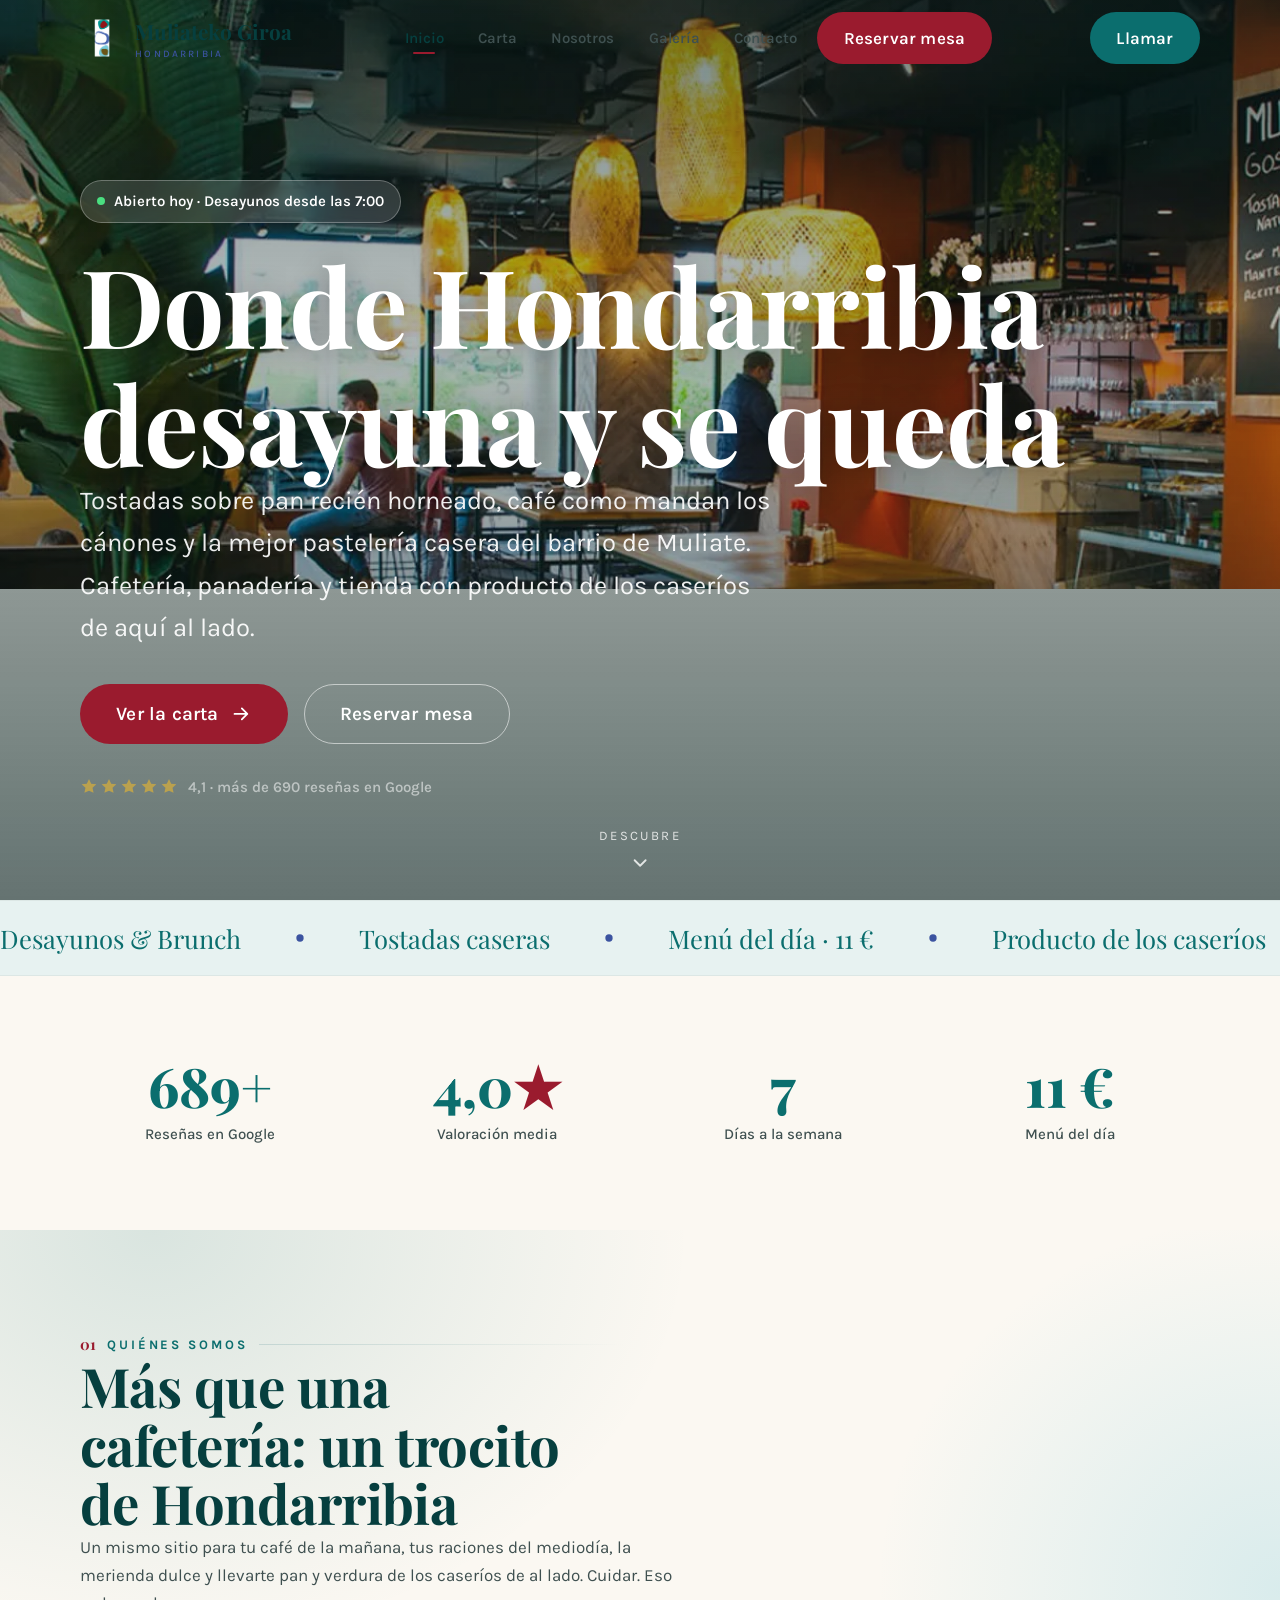
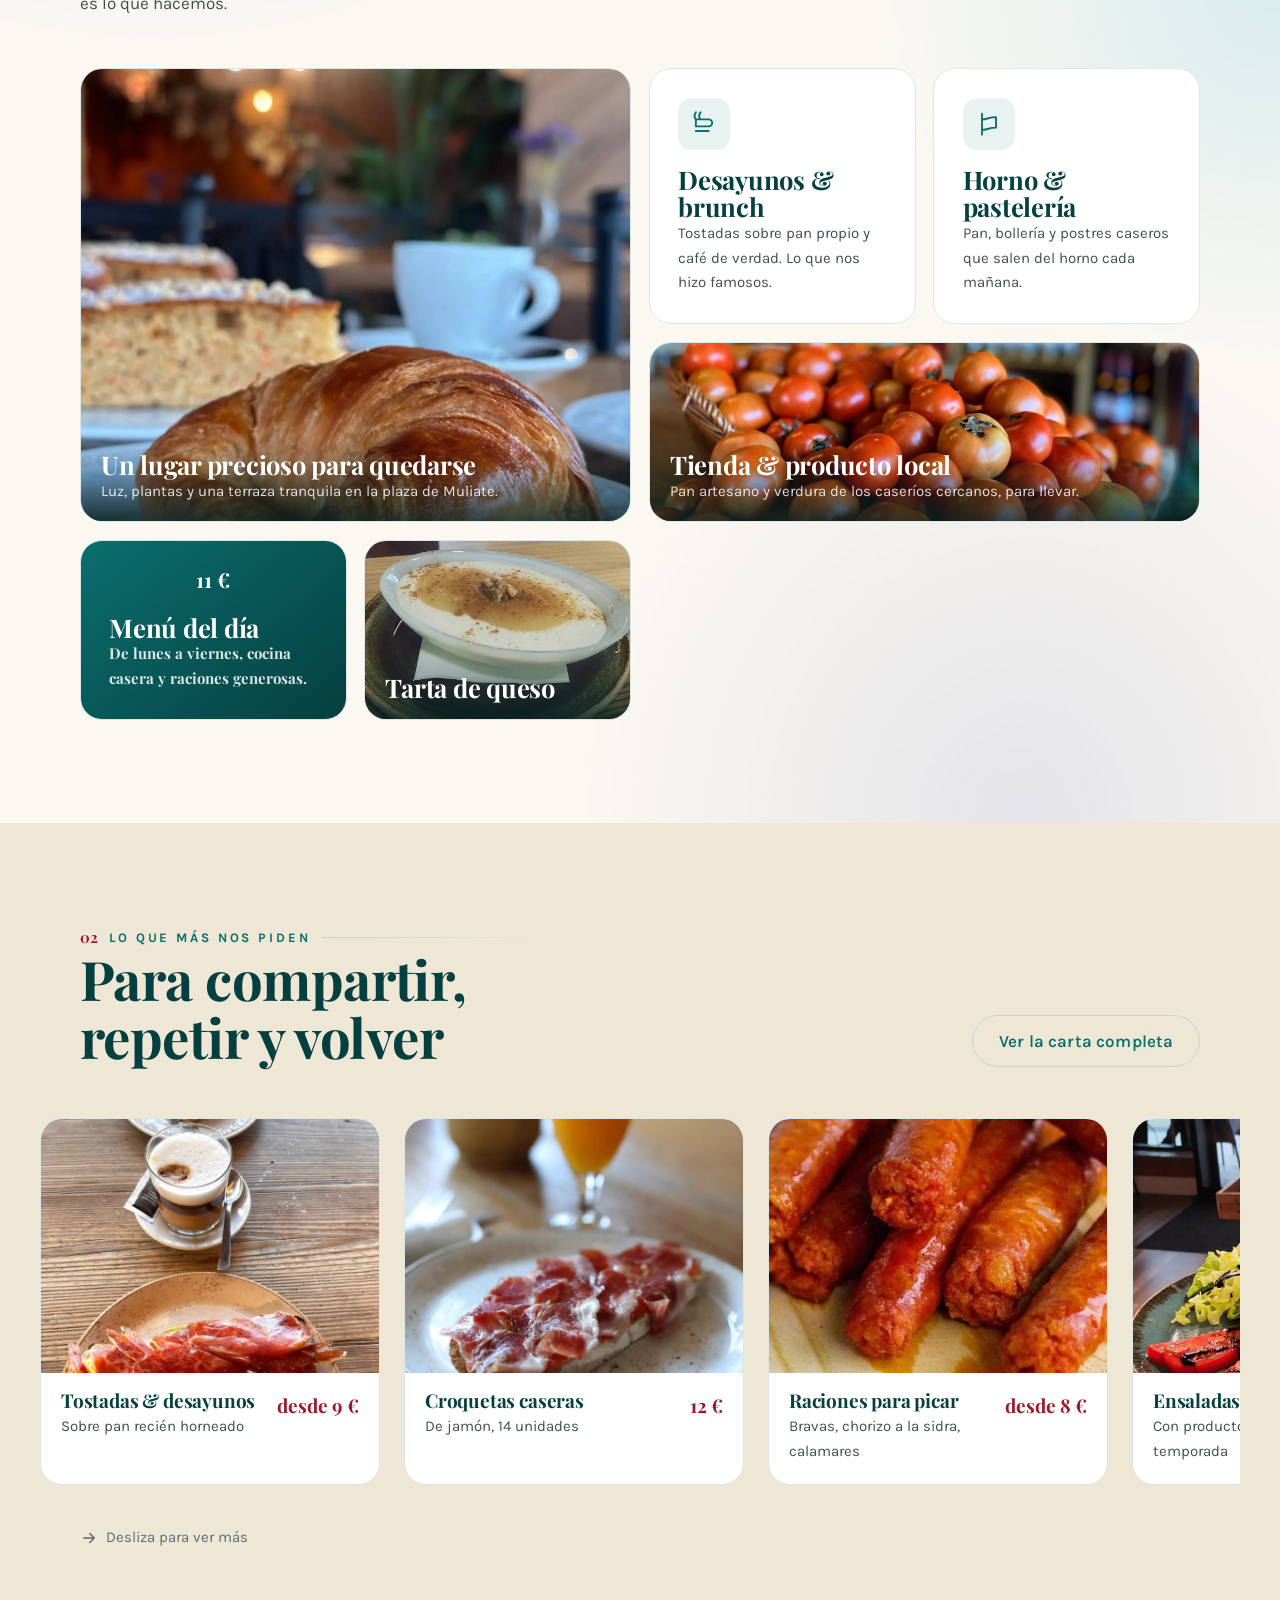
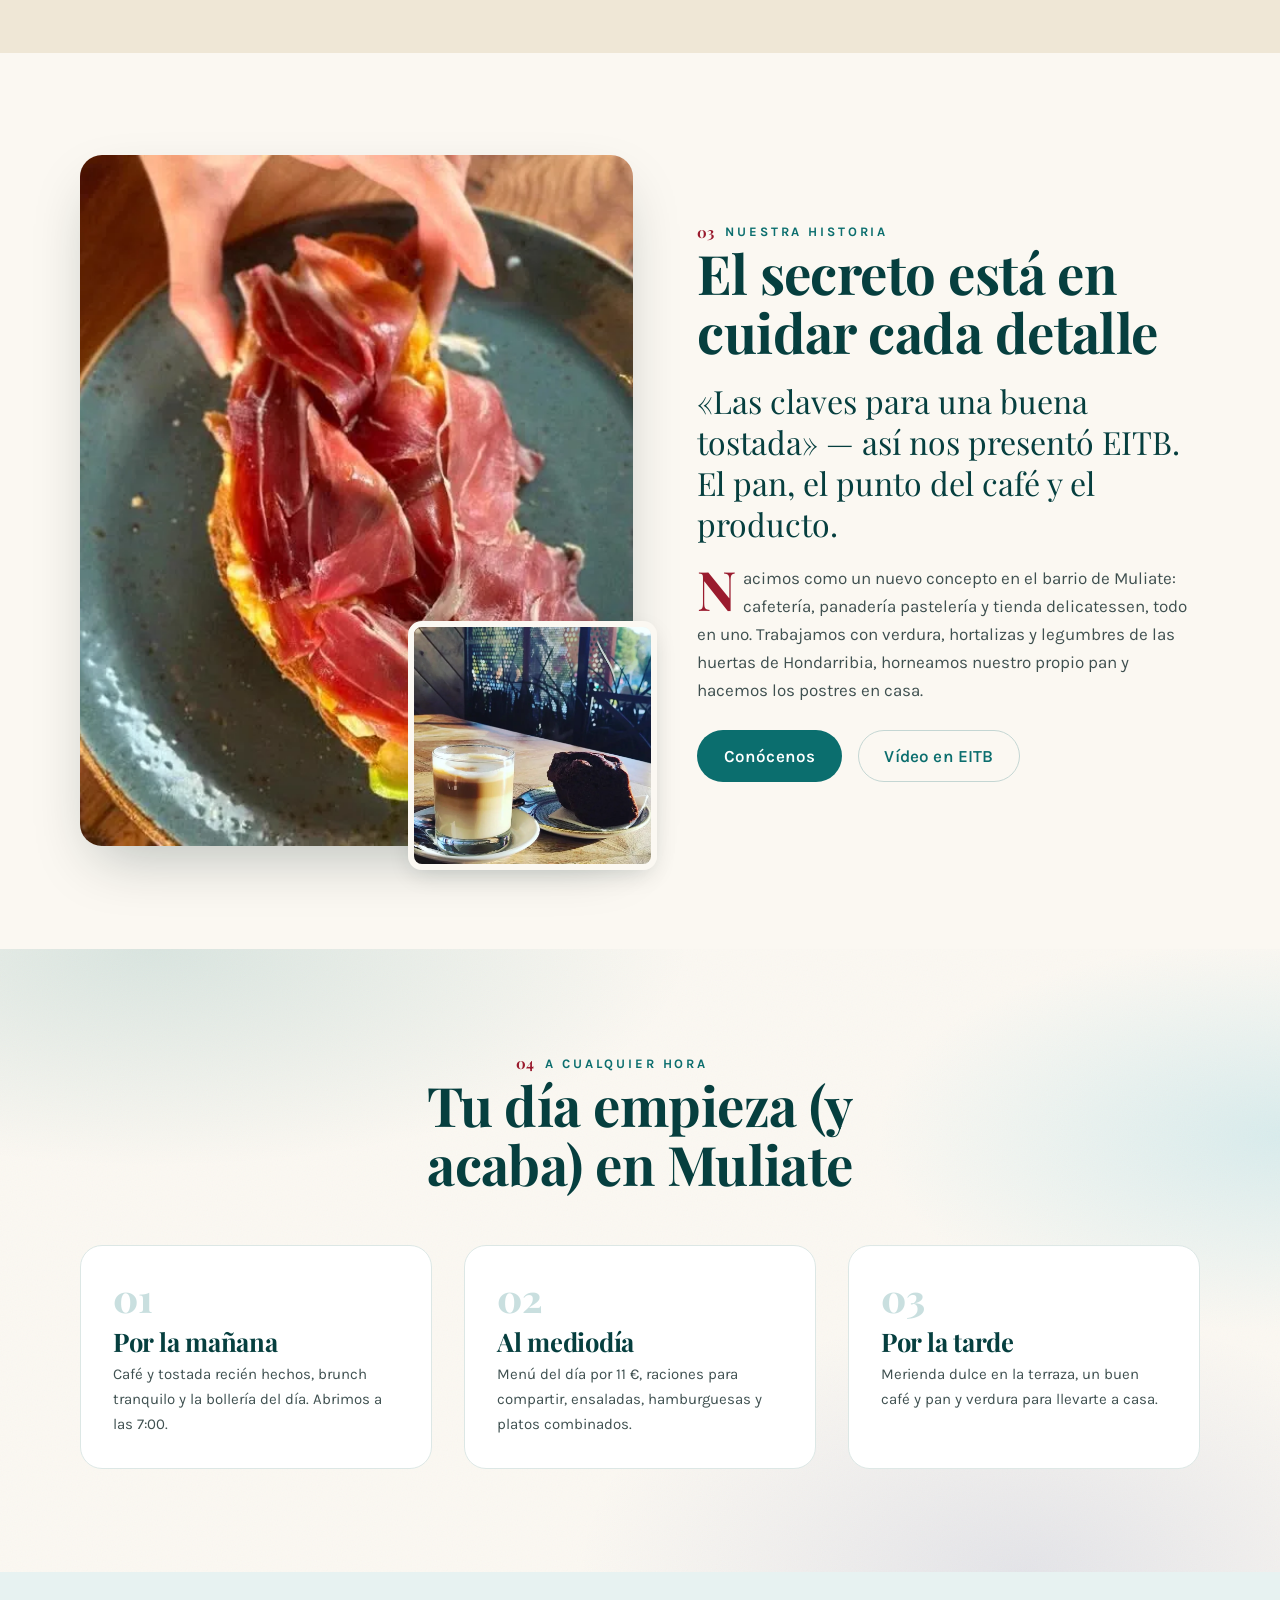
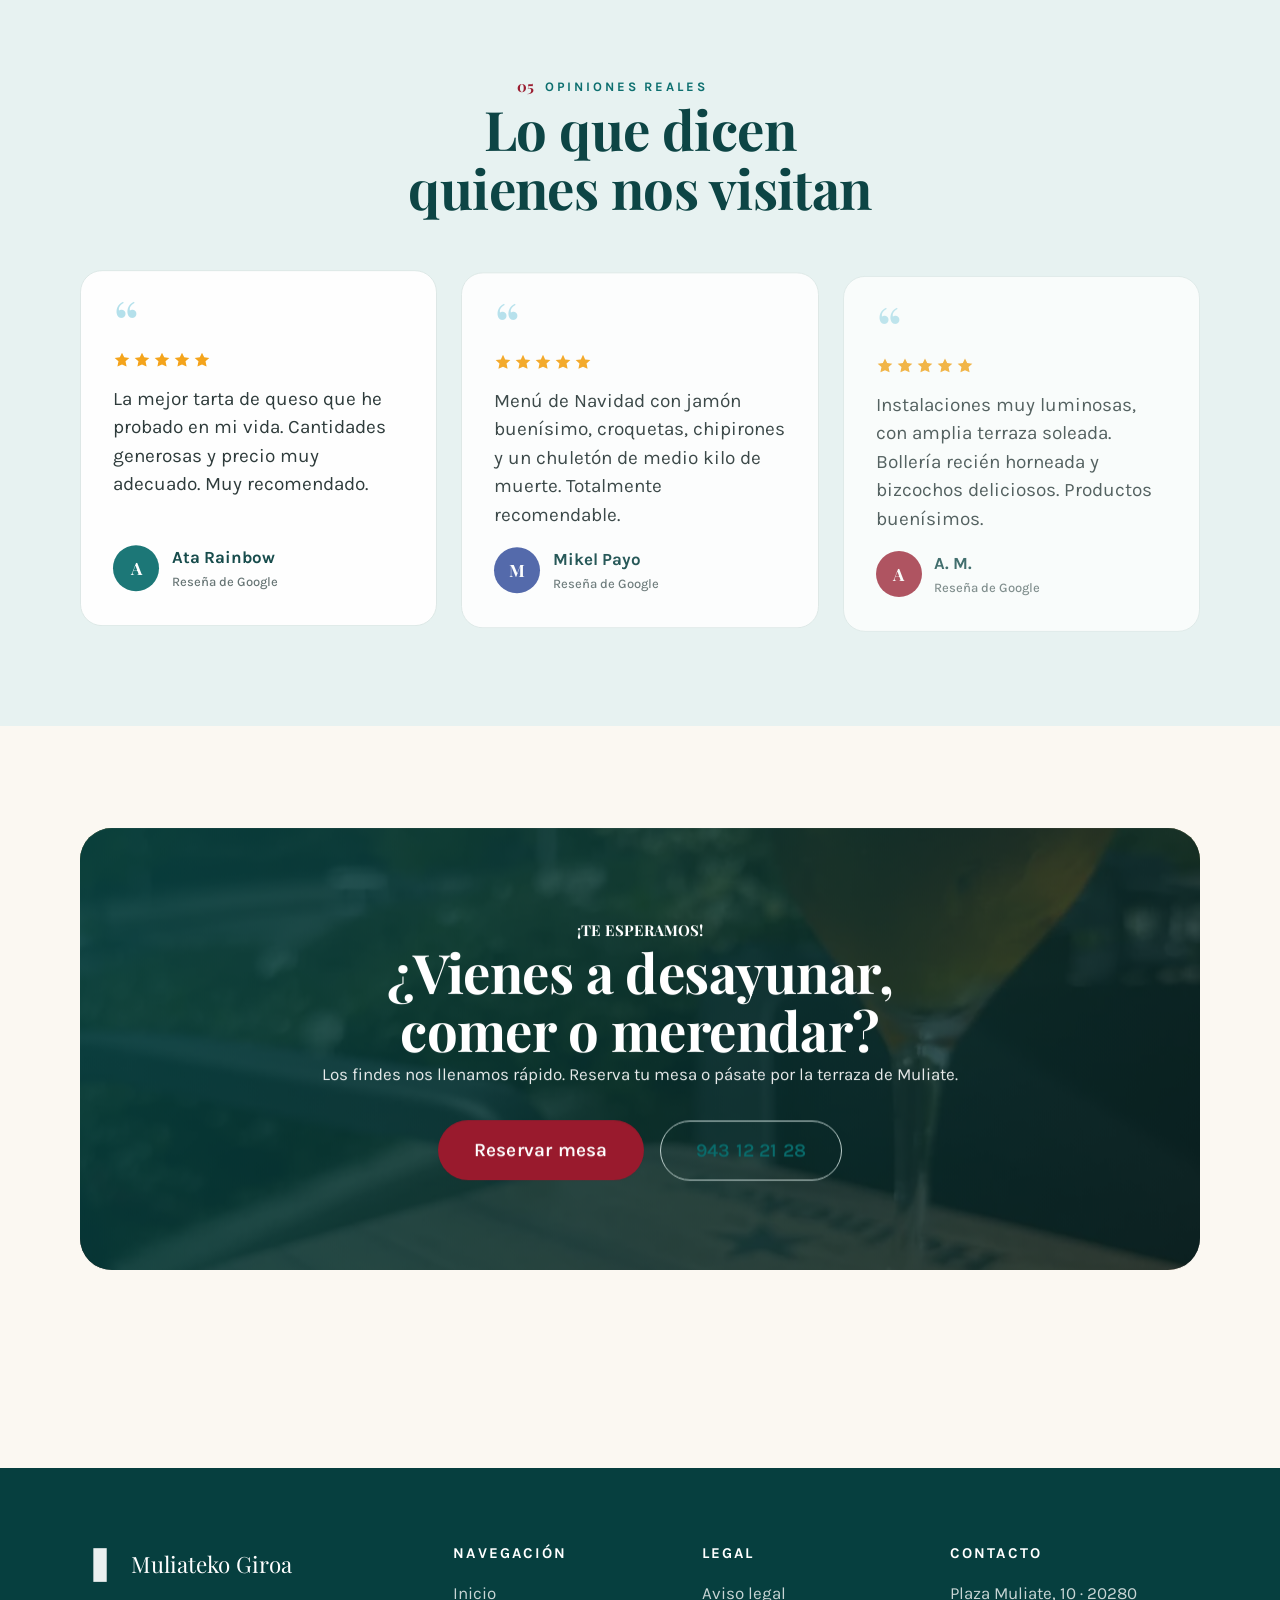
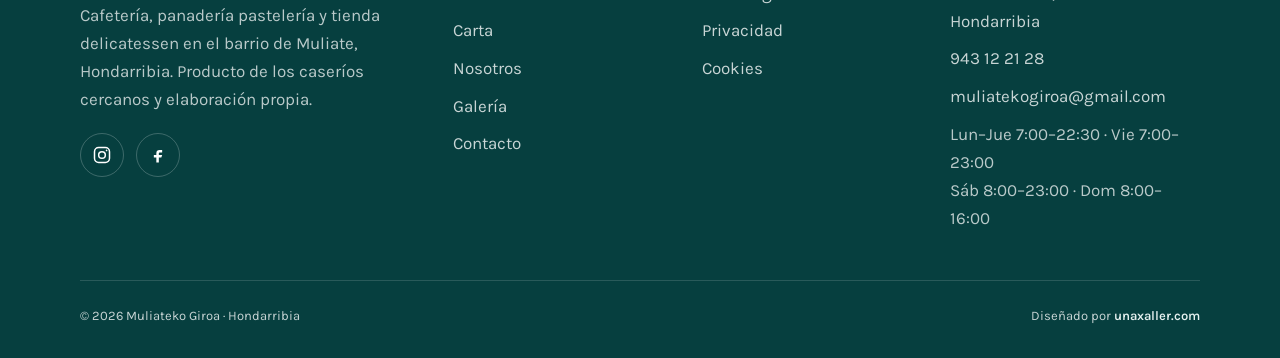
==== index.html @ 4fd58252 "feat: rediseño moderno + branding real + fotos reales + datos verificados Investigación del negocio " ====
<!DOCTYPE html>
<html lang="es">
<head>
  <meta charset="UTF-8">
  <meta name="viewport" content="width=device-width, initial-scale=1">
  <title>Muliateko Giroa | Cafetería, Panadería y Restaurante en Hondarribia</title>
  <meta name="description" content="Desayunos, tostadas y brunch, raciones, menú del día y pastelería casera en el barrio de Muliate, Hondarribia. Cafetería, panadería y tienda con producto de los caseríos cercanos. Terraza y fácil aparcamiento.">
  <meta name="keywords" content="desayunar Hondarribia, cafetería Hondarribia, restaurante Hondarribia, brunch Hondarribia, tostadas Hondarribia, menú del día Hondarribia, panadería Hondarribia, Muliateko Giroa, Muliate, tarta de queso, raciones">
  <meta name="author" content="Muliateko Giroa">
  <meta name="robots" content="index, follow">
  <link rel="canonical" href="https://muliatekogiroa.es/">

  <meta name="geo.region" content="ES-PV">
  <meta name="geo.placename" content="Hondarribia">
  <meta name="geo.position" content="43.3672;-1.8033">
  <meta name="ICBM" content="43.3672, -1.8033">

  <meta property="og:type" content="restaurant">
  <meta property="og:site_name" content="Muliateko Giroa">
  <meta property="og:locale" content="es_ES">
  <meta property="og:title" content="Muliateko Giroa | El mejor desayuno de Hondarribia">
  <meta property="og:description" content="Tostadas, brunch, raciones, menú del día y pastelería casera en Muliate, Hondarribia. Producto de los caseríos cercanos.">
  <meta property="og:url" content="https://muliatekogiroa.es/">
  <meta property="og:image" content="https://muliatekogiroa.es/assets/img/og/og-image.jpg">
  <meta property="og:image:width" content="1200">
  <meta property="og:image:height" content="630">

  <meta name="twitter:card" content="summary_large_image">
  <meta name="twitter:title" content="Muliateko Giroa | Cafetería y Restaurante en Hondarribia">
  <meta name="twitter:description" content="Desayunos, brunch, raciones y pastelería casera en el barrio de Muliate, Hondarribia.">
  <meta name="twitter:image" content="https://muliatekogiroa.es/assets/img/og/og-image.jpg">

  <meta name="theme-color" content="#0B6E6E">

  <link rel="icon" href="assets/img/favicon.svg" type="image/svg+xml"><link rel="icon" type="image/png" sizes="192x192" href="assets/img/favicon-192.png">
  <link rel="apple-touch-icon" href="assets/img/apple-touch-icon.png">
  <link rel="manifest" href="site.webmanifest">

  <link rel="preload" href="assets/fonts/playfair-latin.woff2" as="font" type="font/woff2" crossorigin>
  <link rel="preload" href="assets/fonts/karla-latin.woff2" as="font" type="font/woff2" crossorigin>
  <link rel="stylesheet" href="assets/css/fonts.css">
  <link rel="stylesheet" href="assets/css/styles.css">
  <link rel="stylesheet" href="assets/css/components.css">
  <link rel="stylesheet" href="assets/css/modern.css">

  <script type="application/ld+json">
  {
    "@context": "https://schema.org",
    "@type": "Restaurant",
    "name": "Muliateko Giroa",
    "image": "https://muliatekogiroa.es/assets/img/og/og-image.jpg",
    "@id": "https://muliatekogiroa.es/",
    "url": "https://muliatekogiroa.es/",
    "telephone": "+34943122128",
    "email": "muliatekogiroa@gmail.com",
    "priceRange": "€€",
    "servesCuisine": ["Cafetería", "Desayunos", "Brunch", "Cocina vasca", "Panadería", "Pastelería"],
    "address": {
      "@type": "PostalAddress",
      "streetAddress": "Plaza Muliate, 10, bajo",
      "addressLocality": "Hondarribia",
      "addressRegion": "Gipuzkoa",
      "postalCode": "20280",
      "addressCountry": "ES"
    },
    "geo": { "@type": "GeoCoordinates", "latitude": 43.3672, "longitude": -1.8033 },
    "openingHoursSpecification": [
      { "@type": "OpeningHoursSpecification", "dayOfWeek": ["Monday","Tuesday","Wednesday","Thursday"], "opens": "07:00", "closes": "22:30" },
      { "@type": "OpeningHoursSpecification", "dayOfWeek": "Friday", "opens": "07:00", "closes": "23:00" },
      { "@type": "OpeningHoursSpecification", "dayOfWeek": "Saturday", "opens": "08:00", "closes": "23:00" },
      { "@type": "OpeningHoursSpecification", "dayOfWeek": "Sunday", "opens": "08:00", "closes": "16:00" }
    ],
    "hasMenu": "https://muliatekogiroa.es/carta.html",
    "acceptsReservations": "True",
    "aggregateRating": { "@type": "AggregateRating", "ratingValue": "4.1", "reviewCount": "695" },
    "sameAs": [
      "https://www.instagram.com/muliatekogiroa/",
      "https://www.facebook.com/muliatehondarribia/"
    ]
  }
  </script>
</head>
<body>
  <a class="skip-link" href="#main">Saltar al contenido</a>

  <!-- Page loader (first visit only) -->
  <div class="loader" aria-hidden="true">
    <div class="loader-inner">
      <img src="assets/img/logo-mark.png" alt="" width="84" height="84" style="filter:brightness(0) invert(1)">
      <span class="loader-name">Muliateko Giroa</span>
      <span class="loader-bar"><i></i></span>
    </div>
  </div>

  <!-- HEADER -->
  <header class="site-header">
    <div class="container nav">
      <a class="brand" href="index.html" aria-label="Muliateko Giroa — Inicio">
        <img class="brand-logo" src="assets/img/logo-mark.png" width="44" height="44" alt="" aria-hidden="true">
        <span>Muliateko Giroa<span class="brand-sub">Hondarribia</span></span>
      </a>
      <nav class="nav-links" aria-label="Navegación principal">
        <a class="nav-link" href="index.html" aria-current="page">Inicio</a>
        <a class="nav-link" href="carta.html">Carta</a>
        <a class="nav-link" href="nosotros.html">Nosotros</a>
        <a class="nav-link" href="galeria.html">Galería</a>
        <a class="nav-link" href="contacto.html">Contacto</a>
        <a class="btn btn-accent" href="contacto.html">Reservar mesa</a>
      </nav>
      <div class="nav-actions">
        <a class="btn" href="tel:+34943122128">Llamar</a>
        <button class="nav-toggle" aria-label="Abrir menú" aria-expanded="false" aria-controls="nav-links"><span></span></button>
      </div>
    </div>
  </header>

  <main id="main">
    <!-- HERO -->
    <section class="hero" aria-label="Bienvenida">
      <div class="hero-bg" aria-hidden="true">
        <div class="slide" data-parallax>
          <picture><source srcset="assets/img/hero/hero-coffee-pour.webp" type="image/webp">
          <img src="assets/img/hero/hero-coffee-pour.jpg" alt="" fetchpriority="high" width="2400" height="1600"></picture>
        </div>
        <div class="slide">
          <picture><source srcset="assets/img/hero/hero-bakery-interior.webp" type="image/webp">
          <img src="assets/img/hero/hero-bakery-interior.jpg" alt="" loading="lazy" width="2400" height="1600"></picture>
        </div>
        <div class="slide">
          <picture><source srcset="assets/img/hero/hero-pastries.webp" type="image/webp">
          <img src="assets/img/hero/hero-pastries.jpg" alt="" loading="lazy" width="2400" height="1600"></picture>
        </div>
      </div>
      <div class="hero-scrim" aria-hidden="true"></div>

      <div class="container">
        <span class="hero-badge"><span class="dot" aria-hidden="true"></span> Abierto hoy · Desayunos desde las 7:00</span>
        <h1 class="text-balance">Donde Hondarribia<br>desayuna y se queda</h1>
        <p class="lead text-pretty">Tostadas sobre pan recién horneado, café como mandan los cánones y la mejor pastelería casera del barrio de Muliate. Cafetería, panadería y tienda con producto de los caseríos de aquí al lado.</p>
        <div class="hero-actions">
          <a class="btn btn-accent btn-lg" href="carta.html">Ver la carta
            <svg viewBox="0 0 24 24" fill="none" stroke="currentColor" stroke-width="2" aria-hidden="true"><path d="M5 12h14M13 6l6 6-6 6" stroke-linecap="round" stroke-linejoin="round"/></svg>
          </a>
          <a class="btn btn-secondary btn-lg" href="contacto.html">Reservar mesa</a>
        </div>
        <span class="hero-rating">
          <span class="stars" aria-hidden="true">
            <svg viewBox="0 0 24 24" fill="currentColor"><use href="#star"></use></svg><svg viewBox="0 0 24 24" fill="currentColor"><use href="#star"></use></svg><svg viewBox="0 0 24 24" fill="currentColor"><use href="#star"></use></svg><svg viewBox="0 0 24 24" fill="currentColor"><use href="#star"></use></svg><svg viewBox="0 0 24 24" fill="currentColor"><use href="#star"></use></svg>
          </span>
          4,1 · más de 690 reseñas en Google
        </span>
      </div>

      <div class="hero-scroll-hint" aria-hidden="true">
        <span>Descubre</span>
        <svg viewBox="0 0 24 24" fill="none" stroke="currentColor" stroke-width="2"><path d="M6 9l6 6 6-6" stroke-linecap="round" stroke-linejoin="round"/></svg>
      </div>
    </section>

    <!-- MARQUEE -->
    <div class="marquee" aria-hidden="true">
      <div class="marquee-track">
        <span>Desayunos &amp; Brunch <svg viewBox="0 0 24 24" fill="currentColor"><circle cx="12" cy="12" r="4"/></svg></span>
        <span>Tostadas caseras <svg viewBox="0 0 24 24" fill="currentColor"><circle cx="12" cy="12" r="4"/></svg></span>
        <span>Menú del día · 11 € <svg viewBox="0 0 24 24" fill="currentColor"><circle cx="12" cy="12" r="4"/></svg></span>
        <span>Producto de los caseríos <svg viewBox="0 0 24 24" fill="currentColor"><circle cx="12" cy="12" r="4"/></svg></span>
        <span>Pastelería propia <svg viewBox="0 0 24 24" fill="currentColor"><circle cx="12" cy="12" r="4"/></svg></span>
        <span>Desayunos &amp; Brunch <svg viewBox="0 0 24 24" fill="currentColor"><circle cx="12" cy="12" r="4"/></svg></span>
        <span>Tostadas caseras <svg viewBox="0 0 24 24" fill="currentColor"><circle cx="12" cy="12" r="4"/></svg></span>
        <span>Menú del día · 11 € <svg viewBox="0 0 24 24" fill="currentColor"><circle cx="12" cy="12" r="4"/></svg></span>
        <span>Producto de los caseríos <svg viewBox="0 0 24 24" fill="currentColor"><circle cx="12" cy="12" r="4"/></svg></span>
        <span>Pastelería propia <svg viewBox="0 0 24 24" fill="currentColor"><circle cx="12" cy="12" r="4"/></svg></span>
      </div>
    </div>

    <!-- STATS -->
    <section class="section-tight" aria-label="En cifras">
      <div class="container">
        <div class="stats">
          <div class="stat reveal"><div class="num" data-count="690" data-suffix="+">690+</div><div class="lab">Reseñas en Google</div></div>
          <div class="stat reveal"><div class="num"><span data-count="4" data-decimals="1">4,1</span><span class="suf">★</span></div><div class="lab">Valoración media</div></div>
          <div class="stat reveal"><div class="num" data-count="7" data-suffix="">7</div><div class="lab">Días a la semana</div></div>
          <div class="stat reveal"><div class="num" data-count="11" data-prefix="" data-suffix=" €">11 €</div><div class="lab">Menú del día</div></div>
        </div>
      </div>
    </section>

    <!-- BENTO: Más que una cafetería -->
    <section class="section mesh" aria-labelledby="bento-h">
      <div class="container">
        <div class="section-head">
          <p class="s-label reveal"><span class="n">01</span> Quiénes somos <span class="line"></span></p>
          <h2 id="bento-h" class="text-balance reveal">Más que una cafetería: un trocito de Hondarribia</h2>
          <p class="text-pretty reveal" style="color:var(--c-fg-soft)">Un mismo sitio para tu café de la mañana, tus raciones del mediodía, la merienda dulce y llevarte pan y verdura de los caseríos de al lado. Cuidar. Eso es lo que hacemos.</p>
        </div>

        <div class="bento">
          <article class="bento-cell media col2 row2 reveal">
            <img src="assets/img/hero/hero-bakery-interior.webp" alt="Interior luminoso de Muliateko Giroa en Hondarribia">
            <div class="cap"><h3>Un lugar precioso para quedarse</h3><p>Luz, plantas y una terraza tranquila en la plaza de Muliate.</p></div>
          </article>

          <article class="bento-cell note reveal">
            <span class="ico"><svg viewBox="0 0 24 24" fill="none" stroke="currentColor" stroke-width="1.6"><path d="M5 8h11a3 3 0 0 1 0 6H5zM5 8c-1.5-2-1.5-4 0-6M9 8c-1.5-2-1.5-4 0-6M5 18h11" stroke-linecap="round" stroke-linejoin="round"/></svg></span>
            <div><h3>Desayunos &amp; brunch</h3><p>Tostadas sobre pan propio y café de verdad. Lo que nos hizo famosos.</p></div>
          </article>

          <article class="bento-cell note reveal">
            <span class="ico"><svg viewBox="0 0 24 24" fill="none" stroke="currentColor" stroke-width="1.6"><path d="M6 3v18M6 8c4 0 6-2 12-2v9c-6 0-8 2-12 2" stroke-linecap="round" stroke-linejoin="round"/></svg></span>
            <div><h3>Horno &amp; pastelería</h3><p>Pan, bollería y postres caseros que salen del horno cada mañana.</p></div>
          </article>

          <article class="bento-cell media col2 reveal">
            <img src="assets/img/about/a3-produce.webp" alt="Producto fresco de los caseríos cercanos a Hondarribia">
            <div class="cap"><h3>Tienda &amp; producto local</h3><p>Pan artesano y verdura de los caseríos cercanos, para llevar.</p></div>
          </article>

          <article class="bento-cell brand note reveal">
            <span class="big">11 €</span>
            <div><h3>Menú del día</h3><p>De lunes a viernes, cocina casera y raciones generosas.</p></div>
          </article>

          <article class="bento-cell media reveal">
            <img src="assets/img/menu/tarta-queso.webp" alt="Tarta de queso casera de Muliateko Giroa">
            <div class="cap"><h3>Tarta de queso</h3></div>
          </article>
        </div>
      </div>
    </section>

    <!-- DISH SHOWCASE -->
    <section class="section" style="background:var(--c-cream-deep)" aria-labelledby="dish-h">
      <div class="container">
        <div class="section-head" style="display:flex;flex-wrap:wrap;align-items:flex-end;justify-content:space-between;gap:1.5rem;max-width:none">
          <div style="max-width:46ch">
            <p class="s-label reveal"><span class="n">02</span> Lo que más nos piden <span class="line"></span></p>
            <h2 id="dish-h" class="text-balance reveal">Para compartir, repetir y volver</h2>
          </div>
          <a class="btn btn-secondary reveal" href="carta.html">Ver la carta completa</a>
        </div>

        <div class="showcase">
          <div class="showcase-track" role="list">
            <article class="dish reveal" role="listitem">
              <div class="dish-media"><img src="assets/img/menu/tostada-jamon.webp" alt="Tostada de jamón ibérico con café" width="680" height="510" loading="lazy"></div>
              <div class="dish-body"><div><h3>Tostadas &amp; desayunos</h3><p>Sobre pan recién horneado</p></div><span class="dish-price">desde 9 €</span></div>
            </article>
            <article class="dish reveal" role="listitem">
              <div class="dish-media"><img src="assets/img/menu/croquetas.webp" alt="Croquetas caseras de jamón" width="680" height="510" loading="lazy"></div>
              <div class="dish-body"><div><h3>Croquetas caseras</h3><p>De jamón, 14 unidades</p></div><span class="dish-price">12 €</span></div>
            </article>
            <article class="dish reveal" role="listitem">
              <div class="dish-media"><img src="assets/img/menu/patatas-bravas.webp" alt="Chorizo a la sidra para compartir" width="680" height="510" loading="lazy"></div>
              <div class="dish-body"><div><h3>Raciones para picar</h3><p>Bravas, chorizo a la sidra, calamares</p></div><span class="dish-price">desde 8 €</span></div>
            </article>
            <article class="dish reveal" role="listitem">
              <div class="dish-media"><img src="assets/img/menu/ensalada.webp" alt="Ensalada de tomate del país" width="680" height="510" loading="lazy"></div>
              <div class="dish-body"><div><h3>Ensaladas frescas</h3><p>Con producto de temporada</p></div><span class="dish-price">desde 9,50 €</span></div>
            </article>
            <article class="dish reveal" role="listitem">
              <div class="dish-media"><img src="assets/img/menu/tarta-queso.webp" alt="Tarta de queso casera" width="680" height="510" loading="lazy"></div>
              <div class="dish-body"><div><h3>Pastelería casera</h3><p>Tarta de queso, bizcochos, napolitanas</p></div><span class="dish-price">casero</span></div>
            </article>
          </div>
          <span class="showcase-hint" aria-hidden="true">
            <svg viewBox="0 0 24 24" fill="none" stroke="currentColor" stroke-width="2"><path d="M5 12h14M13 6l6 6-6 6" stroke-linecap="round" stroke-linejoin="round"/></svg>
            Desliza para ver más
          </span>
        </div>
      </div>
    </section>

    <!-- EDITORIAL STORY -->
    <section class="section" aria-labelledby="story-h">
      <div class="container">
        <div class="editorial">
          <div class="editorial-figure reveal-l">
            <img class="main" src="assets/img/about/a2-baking.webp" alt="Jamón ibérico recién emplatado en Muliateko Giroa" width="1200" height="1500" loading="lazy">
            <img class="inset" src="assets/img/menu/cafe.webp" alt="Café con leche y bizcocho casero" width="700" height="700" loading="lazy">
          </div>
          <div class="reveal-r">
            <p class="s-label"><span class="n">03</span> Nuestra historia</p>
            <h2 id="story-h" class="text-balance">El secreto está en cuidar cada detalle</h2>
            <blockquote>«Las claves para una buena tostada» — así nos presentó EITB. El pan, el punto del café y el producto.</blockquote>
            <p class="dropcap text-pretty" style="color:var(--c-fg-soft)">Nacimos como un nuevo concepto en el barrio de Muliate: cafetería, panadería pastelería y tienda delicatessen, todo en uno. Trabajamos con verdura, hortalizas y legumbres de las huertas de Hondarribia, horneamos nuestro propio pan y hacemos los postres en casa.</p>
            <div class="hero-actions" style="margin-top:1.6rem">
              <a class="btn" href="nosotros.html">Conócenos</a>
              <a class="btn btn-secondary" href="https://www.eitb.eus/es/television/programas/a-bocados/videos/detalle/9543229/las-claves-para-buena-tostada-en-bar-y-cafeteria-muliateko-giroa-en-hondarribia/" target="_blank" rel="noopener">Vídeo en EITB</a>
            </div>
          </div>
        </div>
      </div>
    </section>

    <!-- STEPS / how to enjoy -->
    <section class="section mesh grain" aria-labelledby="steps-h">
      <div class="container">
        <div class="section-head is-centered">
          <p class="s-label reveal" style="justify-content:center"><span class="n">04</span> A cualquier hora</p>
          <h2 id="steps-h" class="text-balance reveal">Tu día empieza (y acaba) en Muliate</h2>
        </div>
        <div class="steps">
          <article class="step reveal"><h3>Por la mañana</h3><p>Café y tostada recién hechos, brunch tranquilo y la bollería del día. Abrimos a las 7:00.</p></article>
          <article class="step reveal"><h3>Al mediodía</h3><p>Menú del día por 11 €, raciones para compartir, ensaladas, hamburguesas y platos combinados.</p></article>
          <article class="step reveal"><h3>Por la tarde</h3><p>Merienda dulce en la terraza, un buen café y pan y verdura para llevarte a casa.</p></article>
        </div>
      </div>
    </section>

    <!-- TESTIMONIALS -->
    <section class="section" style="background:var(--c-bg-soft)" aria-labelledby="op-h">
      <div class="container">
        <div class="section-head is-centered">
          <p class="s-label reveal" style="justify-content:center"><span class="n">05</span> Opiniones reales</p>
          <h2 id="op-h" class="text-balance reveal">Lo que dicen quienes nos visitan</h2>
        </div>
        <div class="quotes">
          <figure class="quote-card reveal">
            <span class="mark" aria-hidden="true">“</span>
            <span class="stars" aria-label="5 de 5 estrellas"><svg viewBox="0 0 24 24" fill="currentColor"><use href="#star"></use></svg><svg viewBox="0 0 24 24" fill="currentColor"><use href="#star"></use></svg><svg viewBox="0 0 24 24" fill="currentColor"><use href="#star"></use></svg><svg viewBox="0 0 24 24" fill="currentColor"><use href="#star"></use></svg><svg viewBox="0 0 24 24" fill="currentColor"><use href="#star"></use></svg></span>
            <blockquote>La mejor tarta de queso que he probado en mi vida. Cantidades generosas y precio muy adecuado. Muy recomendado.</blockquote>
            <figcaption class="who"><span class="ava" style="background:var(--c-primary)">A</span><cite>Ata Rainbow<small>Reseña de Google</small></cite></figcaption>
          </figure>
          <figure class="quote-card reveal">
            <span class="mark" aria-hidden="true">“</span>
            <span class="stars" aria-label="5 de 5 estrellas"><svg viewBox="0 0 24 24" fill="currentColor"><use href="#star"></use></svg><svg viewBox="0 0 24 24" fill="currentColor"><use href="#star"></use></svg><svg viewBox="0 0 24 24" fill="currentColor"><use href="#star"></use></svg><svg viewBox="0 0 24 24" fill="currentColor"><use href="#star"></use></svg><svg viewBox="0 0 24 24" fill="currentColor"><use href="#star"></use></svg></span>
            <blockquote>Menú de Navidad con jamón buenísimo, croquetas, chipirones y un chuletón de medio kilo de muerte. Totalmente recomendable.</blockquote>
            <figcaption class="who"><span class="ava" style="background:var(--c-secondary)">M</span><cite>Mikel Payo<small>Reseña de Google</small></cite></figcaption>
          </figure>
          <figure class="quote-card reveal">
            <span class="mark" aria-hidden="true">“</span>
            <span class="stars" aria-label="5 de 5 estrellas"><svg viewBox="0 0 24 24" fill="currentColor"><use href="#star"></use></svg><svg viewBox="0 0 24 24" fill="currentColor"><use href="#star"></use></svg><svg viewBox="0 0 24 24" fill="currentColor"><use href="#star"></use></svg><svg viewBox="0 0 24 24" fill="currentColor"><use href="#star"></use></svg><svg viewBox="0 0 24 24" fill="currentColor"><use href="#star"></use></svg></span>
            <blockquote>Instalaciones muy luminosas, con amplia terraza soleada. Bollería recién horneada y bizcochos deliciosos. Productos buenísimos.</blockquote>
            <figcaption class="who"><span class="ava" style="background:var(--c-accent)">A</span><cite>A. M.<small>Reseña de Google</small></cite></figcaption>
          </figure>
        </div>
      </div>
    </section>

    <!-- BIG CTA -->
    <section class="section">
      <div class="container">
        <div class="cta-xl reveal">
          <img class="bgimg" src="assets/img/hero/hero-terraza.webp" alt="" aria-hidden="true" loading="lazy">
          <p class="s-label" style="justify-content:center;color:var(--c-cyan)"><span class="n" style="color:#fff">¡Te esperamos!</span></p>
          <h2 class="text-balance">¿Vienes a desayunar, comer o merendar?</h2>
          <p class="text-pretty">Los findes nos llenamos rápido. Reserva tu mesa o pásate por la terraza de Muliate.</p>
          <div class="hero-actions" style="justify-content:center;margin-top:2rem">
            <a class="btn btn-accent btn-lg" href="contacto.html">Reservar mesa</a>
            <a class="btn btn-secondary btn-lg" href="tel:+34943122128">943 12 21 28</a>
          </div>
        </div>
      </div>
    </section>
  </main>

  <!-- FOOTER -->
  <footer class="site-footer">
    <div class="container">
      <div class="footer-grid">
        <div>
          <span class="footer-brand"><img class="brand-logo" src="assets/img/logo-mark.png" width="40" height="40" alt="" aria-hidden="true"> Muliateko Giroa</span>
          <p style="color:rgba(255,255,255,.72);max-width:34ch">Cafetería, panadería pastelería y tienda delicatessen en el barrio de Muliate, Hondarribia. Producto de los caseríos cercanos y elaboración propia.</p>
          <div class="footer-social" style="margin-top:1.25rem">
            <a href="https://www.instagram.com/muliatekogiroa/" target="_blank" rel="noopener" aria-label="Instagram de Muliateko Giroa"><svg viewBox="0 0 24 24" fill="none" stroke="currentColor" stroke-width="1.8"><rect x="3" y="3" width="18" height="18" rx="5"/><circle cx="12" cy="12" r="4"/><circle cx="17.5" cy="6.5" r="1" fill="currentColor" stroke="none"/></svg></a>
            <a href="https://www.facebook.com/muliatehondarribia/" target="_blank" rel="noopener" aria-label="Facebook de Muliateko Giroa"><svg viewBox="0 0 24 24" fill="currentColor"><path d="M14 9h3V6h-3a4 4 0 0 0-4 4v2H7v3h3v6h3v-6h3l1-3h-4v-2a1 1 0 0 1 1-1Z"/></svg></a>
          </div>
        </div>
        <div>
          <h4>Navegación</h4>
          <nav class="footer-links" aria-label="Enlaces de pie">
            <a href="index.html">Inicio</a>
            <a href="carta.html">Carta</a>
            <a href="nosotros.html">Nosotros</a>
            <a href="galeria.html">Galería</a>
            <a href="contacto.html">Contacto</a>
          </nav>
        </div>
        <div>
          <h4>Legal</h4>
          <nav class="footer-links" aria-label="Enlaces legales">
            <a href="legal/aviso-legal.html">Aviso legal</a>
            <a href="legal/privacidad.html">Privacidad</a>
            <a href="legal/cookies.html">Cookies</a>
          </nav>
        </div>
        <div>
          <h4>Contacto</h4>
          <div class="footer-links">
            <a href="https://maps.google.com/?q=Plaza+Muliate+10+Hondarribia" target="_blank" rel="noopener">Plaza Muliate, 10 · 20280 Hondarribia</a>
            <a href="tel:+34943122128">943 12 21 28</a>
            <a href="mailto:muliatekogiroa@gmail.com">muliatekogiroa@gmail.com</a>
            <span style="color:rgba(255,255,255,.72)">Lun–Jue 7:00–22:30 · Vie 7:00–23:00<br>Sáb 8:00–23:00 · Dom 8:00–16:00</span>
          </div>
        </div>
      </div>
      <div class="footer-bottom">
        <span>© <span data-year>2026</span> Muliateko Giroa · Hondarribia</span>
        <span>Diseñado por <a href="https://unaxaller.com" target="_blank" rel="noopener">unaxaller.com</a></span>
      </div>
    </div>
  </footer>

  <!-- Shared inline SVG sprite -->
  <svg width="0" height="0" style="position:absolute" aria-hidden="true">
    <defs>
      <path id="star" d="M12 2l2.9 6.3 6.9.7-5.1 4.6 1.4 6.8L12 17.8 5.9 20.4l1.4-6.8L2.2 9l6.9-.7z"/>
    </defs>
  </svg>

  <script src="assets/js/vendor/gsap.min.js" defer></script>
  <script src="assets/js/vendor/ScrollTrigger.min.js" defer></script>
  <script src="assets/js/main.js" defer></script>
</body>
</html>
---- assets/css/fonts.css ----
/* ==========================================================================
   Muliateko Giroa — Self-hosted fonts
   Playfair Display (display serif) + Karla (sans body)
   ========================================================================== */

/* ---- Karla (body) ---- */
@font-face {
  font-family: 'Karla';
  font-style: normal;
  font-weight: 300 700;
  font-display: swap;
  src: url('../fonts/karla-latin.woff2') format('woff2');
  unicode-range: U+0000-00FF, U+0131, U+0152-0153, U+02BB-02BC, U+02C6, U+02DA, U+02DC, U+0304, U+0308, U+0329, U+2000-206F, U+20AC, U+2122, U+2191, U+2193, U+2212, U+2215, U+FEFF, U+FFFD;
}
@font-face {
  font-family: 'Karla';
  font-style: normal;
  font-weight: 300 700;
  font-display: swap;
  src: url('../fonts/karla-latinext.woff2') format('woff2');
  unicode-range: U+0100-02BA, U+02BD-02C5, U+02C7-02CC, U+02CE-02D7, U+02DD-02FF, U+0304, U+0308, U+0329, U+1D00-1DBF, U+1E00-1E9F, U+1EF2-1EFF, U+2020, U+20A0-20AB, U+20AD-20C0, U+2113, U+2C60-2C7F, U+A720-A7FF;
}

/* ---- Playfair Display (display) ---- */
@font-face {
  font-family: 'Playfair Display';
  font-style: normal;
  font-weight: 400 800;
  font-display: swap;
  src: url('../fonts/playfair-latin.woff2') format('woff2');
  unicode-range: U+0000-00FF, U+0131, U+0152-0153, U+02BB-02BC, U+02C6, U+02DA, U+02DC, U+0304, U+0308, U+0329, U+2000-206F, U+20AC, U+2122, U+2191, U+2193, U+2212, U+2215, U+FEFF, U+FFFD;
}
@font-face {
  font-family: 'Playfair Display';
  font-style: normal;
  font-weight: 400 800;
  font-display: swap;
  src: url('../fonts/playfair-latinext.woff2') format('woff2');
  unicode-range: U+0100-02BA, U+02BD-02C5, U+02C7-02CC, U+02CE-02D7, U+02DD-02FF, U+0304, U+0308, U+0329, U+1D00-1DBF, U+1E00-1E9F, U+1EF2-1EFF, U+2020, U+20A0-20AB, U+20AD-20C0, U+2113, U+2C60-2C7F, U+A720-A7FF;
}
---- assets/css/styles.css ----
/* ==========================================================================
   Muliateko Giroa — Design System
   Cafetería · Panadería · Restaurante — Hondarribia
   Warm, earthy, slow-food premium. Palette from ui-ux-pro-max.
   ========================================================================== */

/* ---------- Design Tokens ---------- */
:root {
  /* Brand palette — derived from the Muliateko Giroa logo
     (teal/turquesa, azul, rojo, oliva) over a warm-neutral paper */
  --c-primary:        #0B6E6E;   /* teal — brand primary */
  --c-primary-700:    #095757;
  --c-primary-900:    #063F3F;   /* deep teal — headings */
  --c-secondary:      #3B53A0;   /* logo blue */
  --c-accent:         #9A1B2E;   /* logo red — highlights/CTA pop */
  --c-olive:          #6A5418;   /* logo olive/mostaza — huerta */
  --c-cyan:           #60C0D8;   /* logo light cyan — soft accents */
  --c-bg:             #FBF8F2;   /* warm paper */
  --c-bg-soft:        #E7F2F1;   /* soft teal wash */
  --c-surface:        #FFFFFF;
  --c-fg:             #1F2D2D;   /* near-black teal-grey text */
  --c-fg-soft:        #3F5050;   /* softened text */
  --c-muted:          #5C6B6B;   /* muted — WCAG AA on paper & white */
  --c-border:         #DCE7E5;   /* soft cool border */
  --c-border-strong:  #C4D6D3;
  --c-cream-deep:     #EFE7D6;   /* warm sand band */

  /* Typography */
  --font-display: 'Playfair Display', Georgia, 'Times New Roman', serif;
  --font-body: 'Karla', system-ui, -apple-system, 'Segoe UI', Roboto, sans-serif;

  /* Fluid type scale */
  --fs-xs:   0.8125rem;
  --fs-sm:   0.9375rem;
  --fs-base: 1.0625rem;
  --fs-lg:   1.1875rem;
  --fs-xl:   clamp(1.35rem, 1.1rem + 1vw, 1.6rem);
  --fs-2xl:  clamp(1.7rem, 1.3rem + 1.8vw, 2.3rem);
  --fs-3xl:  clamp(2.2rem, 1.6rem + 3vw, 3.4rem);
  --fs-4xl:  clamp(2.8rem, 1.8rem + 5vw, 5rem);
  --fs-hero: clamp(3rem, 1.6rem + 7vw, 6.8rem);

  /* Spacing scale (8pt rhythm) */
  --sp-1: 0.5rem;  --sp-2: 1rem;   --sp-3: 1.5rem;  --sp-4: 2rem;
  --sp-5: 3rem;    --sp-6: 4rem;   --sp-8: 6rem;    --sp-10: 8rem;

  /* Radius & shadow */
  --r-sm: 8px;  --r-md: 14px;  --r-lg: 22px;  --r-xl: 32px;  --r-full: 999px;
  --shadow-sm: 0 1px 3px rgba(8,34,34,.08), 0 1px 2px rgba(8,34,34,.06);
  --shadow-md: 0 8px 24px -6px rgba(8,34,34,.18);
  --shadow-lg: 0 24px 60px -16px rgba(8,34,34,.28);
  --shadow-glow: 0 10px 40px -8px rgba(11,110,110,.38);

  /* Layout */
  --container: 1200px;
  --container-wide: 1400px;
  --nav-h: 76px;

  /* Motion */
  --ease-out: cubic-bezier(.16,1,.3,1);
  --ease-in-out: cubic-bezier(.65,0,.35,1);
  --dur: 240ms;
}

/* ---------- Reset ---------- */
*, *::before, *::after { box-sizing: border-box; }
* { margin: 0; }
html { -webkit-text-size-adjust: 100%; scroll-behavior: smooth; color-scheme: light; -webkit-tap-highlight-color: rgba(11,110,110,.18); }
/* Offset anchor targets so they clear the fixed header */
:target, [id] { scroll-margin-top: calc(var(--nav-h) + 1.5rem); }
@media (prefers-reduced-motion: reduce) {
  html { scroll-behavior: auto; }
  *, *::before, *::after {
    animation-duration: .001ms !important;
    animation-iteration-count: 1 !important;
    transition-duration: .001ms !important;
  }
}

body {
  font-family: var(--font-body);
  font-size: var(--fs-base);
  line-height: 1.65;
  color: var(--c-fg);
  background: var(--c-bg);
  -webkit-font-smoothing: antialiased;
  text-rendering: optimizeLegibility;
  overflow-x: hidden;
}

img, picture, video, svg { display: block; max-width: 100%; height: auto; }
button, input, select, textarea { font: inherit; color: inherit; }
a { color: inherit; text-decoration: none; }
ul[role="list"] { list-style: none; padding: 0; }

/* ---------- Typography ---------- */
h1, h2, h3, h4 { font-family: var(--font-display); font-weight: 700; line-height: 1.08; color: var(--c-primary-900); letter-spacing: -0.01em; }
h1 { font-size: var(--fs-4xl); }
h2 { font-size: var(--fs-3xl); }
h3 { font-size: var(--fs-2xl); }
h4 { font-size: var(--fs-xl); }
p { max-width: 68ch; }
strong { font-weight: 700; }

.eyebrow {
  display: inline-flex; align-items: center; gap: .6em;
  font-family: var(--font-body); font-weight: 600;
  font-size: var(--fs-sm); letter-spacing: .18em; text-transform: uppercase;
  color: var(--c-secondary);
}
.eyebrow::before {
  content: ""; width: 28px; height: 2px; background: currentColor; opacity: .7;
  display: inline-block;
}
.eyebrow.is-centered::after {
  content: ""; width: 28px; height: 2px; background: currentColor; opacity: .7;
  display: inline-block;
}

.text-balance { text-wrap: balance; }
.text-pretty { text-wrap: pretty; }

/* ---------- Layout primitives ---------- */
.container { width: 100%; max-width: var(--container); margin-inline: auto; padding-inline: clamp(1.25rem, 5vw, 2.5rem); }
.container-wide { max-width: var(--container-wide); }
.section { padding-block: clamp(3.5rem, 8vw, 7rem); }
.section-tight { padding-block: clamp(2.5rem, 5vw, 4rem); }

.stack > * + * { margin-top: var(--sp-2); }
.section-head { max-width: 60ch; margin-bottom: clamp(2rem, 4vw, 3.5rem); }
.section-head.is-centered { margin-inline: auto; text-align: center; }

/* Skip link */
.skip-link {
  position: absolute; left: 1rem; top: -100px; z-index: 1000;
  background: var(--c-primary); color: #fff; padding: .75rem 1.25rem;
  border-radius: var(--r-sm); transition: top var(--dur) var(--ease-out);
}
.skip-link:focus { top: 1rem; }

/* Visible focus for keyboard users */
:focus-visible { outline: 3px solid var(--c-accent); outline-offset: 3px; border-radius: 4px; }

/* ---------- Buttons ---------- */
.btn {
  --btn-bg: var(--c-primary); --btn-fg: #fff;
  position: relative; display: inline-flex; align-items: center; justify-content: center;
  gap: .6em; min-height: 52px; padding: 0 1.6rem;
  font-weight: 600; font-size: var(--fs-base); letter-spacing: .01em;
  background: var(--btn-bg); color: var(--btn-fg);
  border: 1px solid transparent; border-radius: var(--r-full);
  cursor: pointer; overflow: hidden;
  transition: transform var(--dur) var(--ease-out), box-shadow var(--dur) var(--ease-out), background var(--dur) var(--ease-out);
  touch-action: manipulation;
}
.btn svg { width: 1.15em; height: 1.15em; transition: transform var(--dur) var(--ease-out); }
.btn::after {
  content: ""; position: absolute; inset: 0; background: rgba(255,255,255,.16);
  transform: translateX(-101%); transition: transform .5s var(--ease-out);
}
.btn:hover { transform: translateY(-2px); box-shadow: var(--shadow-glow); }
.btn:hover::after { transform: translateX(101%); }
.btn:hover svg { transform: translateX(3px); }
.btn:active { transform: translateY(0) scale(.98); }

.btn-secondary { --btn-bg: transparent; --btn-fg: var(--c-primary); border-color: var(--c-border-strong); }
.btn-secondary:hover { --btn-bg: var(--c-primary); --btn-fg: #fff; border-color: var(--c-primary); }
.btn-ghost { --btn-bg: transparent; --btn-fg: var(--c-fg); min-height: 44px; padding: 0 1rem; }
.btn-lg { min-height: 60px; padding: 0 2.2rem; font-size: var(--fs-lg); }

/* ---------- Cards ---------- */
.card {
  background: var(--c-surface); border: 1px solid var(--c-border);
  border-radius: var(--r-lg); overflow: hidden;
  transition: transform var(--dur) var(--ease-out), box-shadow var(--dur) var(--ease-out), border-color var(--dur) var(--ease-out);
}
.card:hover { transform: translateY(-6px); box-shadow: var(--shadow-lg); border-color: var(--c-border-strong); }

.card-media { position: relative; aspect-ratio: 4 / 3; overflow: hidden; background: var(--c-cream-deep); }
.card-media img { width: 100%; height: 100%; object-fit: cover; transition: transform .7s var(--ease-out); }
.card:hover .card-media img { transform: scale(1.06); }

/* ---------- Pill / tag ---------- */
.pill {
  display: inline-flex; align-items: center; gap: .4em;
  font-size: var(--fs-xs); font-weight: 600; letter-spacing: .04em;
  padding: .35em .85em; border-radius: var(--r-full);
  background: var(--c-bg-soft); color: var(--c-primary-700);
  border: 1px solid var(--c-border);
}

/* ---------- Grid helpers (no orphaned rows: use auto-fit + balanced counts) ---------- */
.grid { display: grid; gap: clamp(1.25rem, 2.5vw, 2rem); }
.grid-2 { grid-template-columns: repeat(2, 1fr); }
.grid-3 { grid-template-columns: repeat(3, 1fr); }
.grid-4 { grid-template-columns: repeat(4, 1fr); }
@media (max-width: 900px) { .grid-3, .grid-4 { grid-template-columns: repeat(2, 1fr); } }
@media (max-width: 560px) { .grid-2, .grid-3, .grid-4 { grid-template-columns: 1fr; } }

/* ---------- Reveal-on-scroll base (GSAP toggles .is-in) ---------- */
.reveal { opacity: 0; transform: translateY(28px); }
.is-in .reveal, .reveal.is-in { opacity: 1; transform: none; }
/* When JS is off or reduced-motion, never hide content */
.no-js .reveal, html:not(.js) .reveal { opacity: 1 !important; transform: none !important; }
@media (prefers-reduced-motion: reduce) { .reveal { opacity: 1 !important; transform: none !important; } }

/* ---------- Decorative SVG animation utilities ---------- */
.spin-slow { animation: spin 28s linear infinite; transform-origin: center; }
@keyframes spin { to { transform: rotate(360deg); } }
@media (prefers-reduced-motion: reduce) { .spin-slow { animation: none; } }

/* ---------- Utilities ---------- */
.u-center { text-align: center; }
.u-sr-only {
  position: absolute; width: 1px; height: 1px; padding: 0; margin: -1px;
  overflow: hidden; clip: rect(0,0,0,0); white-space: nowrap; border: 0;
}
.tabular { font-variant-numeric: tabular-nums; }
.divider-leaf { display: flex; align-items: center; justify-content: center; gap: 1rem; color: var(--c-secondary); }
.divider-leaf::before, .divider-leaf::after { content: ""; height: 1px; flex: 1; max-width: 120px; background: linear-gradient(90deg, transparent, var(--c-border-strong)); }
---- assets/css/components.css ----
/* ==========================================================================
   Muliateko Giroa — Components
   ========================================================================== */

/* ---------- Page loader (first visit only; JS adds .loaded) ---------- */
.loader {
  position: fixed; inset: 0; z-index: 9999;
  display: grid; place-items: center;
  background: var(--c-primary-900);
  transition: opacity .6s var(--ease-out), visibility .6s;
}
body.loaded .loader { opacity: 0; visibility: hidden; pointer-events: none; }
.loader-inner { display: grid; place-items: center; gap: 1.5rem; text-align: center; color: var(--c-bg-soft); }
.loader-cup { width: 96px; height: 96px; }
.loader-name { font-family: var(--font-display); font-size: 1.6rem; letter-spacing: .04em; color: var(--c-bg); }
.loader-bar { width: 160px; height: 3px; border-radius: 2px; background: rgba(255,255,255,.18); overflow: hidden; }
.loader-bar i { display: block; height: 100%; width: 40%; background: var(--c-accent); border-radius: 2px; animation: loaderbar 1.1s var(--ease-in-out) infinite; }
@keyframes loaderbar { 0% { transform: translateX(-120%); } 100% { transform: translateX(320%); } }

/* steam strokes inside loader cup */
.steam path { stroke-dasharray: 40; stroke-dashoffset: 40; animation: steam 2.4s var(--ease-in-out) infinite; }
.steam path:nth-child(2) { animation-delay: .4s; }
.steam path:nth-child(3) { animation-delay: .8s; }
@keyframes steam { 0% { stroke-dashoffset: 40; opacity: 0; } 40% { opacity: .9; } 100% { stroke-dashoffset: -40; opacity: 0; } }

/* ---------- Header / Nav ---------- */
.site-header {
  position: fixed; inset: 0 0 auto 0; z-index: 100; height: var(--nav-h);
  display: flex; align-items: center;
  transition: background var(--dur) var(--ease-out), box-shadow var(--dur) var(--ease-out), backdrop-filter var(--dur);
}
.site-header.is-scrolled, .site-header.is-solid {
  background: color-mix(in srgb, var(--c-bg) 88%, transparent);
  backdrop-filter: blur(12px) saturate(1.2);
  box-shadow: 0 1px 0 var(--c-border), var(--shadow-sm);
}
.nav { display: flex; align-items: center; justify-content: space-between; width: 100%; gap: 2rem; }
.brand { display: inline-flex; align-items: center; gap: .7rem; font-family: var(--font-display); font-weight: 700; font-size: 1.3rem; color: var(--c-primary-900); }
.brand svg { width: 38px; height: 38px; flex: none; }
.brand-logo { width: 44px; height: 44px; flex: none; object-fit: contain; }
.footer-brand .brand-logo { width: 40px; height: 40px; filter: brightness(0) invert(1); opacity: .92; }
.brand-sub { font-family: var(--font-body); font-weight: 500; font-size: .62rem; letter-spacing: .22em; text-transform: uppercase; color: var(--c-secondary); display: block; margin-top: -2px; }

.nav-links { display: flex; align-items: center; gap: .35rem; }
.nav-link {
  position: relative; padding: .6rem .9rem; font-weight: 600; font-size: var(--fs-sm);
  border-radius: var(--r-full); color: var(--c-fg-soft);
  transition: color var(--dur) var(--ease-out), background var(--dur) var(--ease-out);
}
.nav-link::after {
  content: ""; position: absolute; left: 50%; bottom: .35rem; width: 0; height: 2px;
  background: var(--c-accent); border-radius: 2px; transform: translateX(-50%);
  transition: width var(--dur) var(--ease-out);
}
.nav-link:hover { color: var(--c-primary-900); }
.nav-link:hover::after { width: 18px; }
.nav-link[aria-current="page"] { color: var(--c-primary-900); }
.nav-link[aria-current="page"]::after { width: 22px; }
.nav-actions { display: flex; align-items: center; gap: .75rem; }

/* Mobile nav */
.nav-toggle {
  display: none; width: 48px; height: 48px; border: 1px solid var(--c-border-strong);
  border-radius: var(--r-full); background: var(--c-surface); cursor: pointer;
  align-items: center; justify-content: center;
}
.nav-toggle span { position: relative; width: 20px; height: 2px; background: var(--c-primary-900); border-radius: 2px; transition: var(--dur); }
.nav-toggle span::before, .nav-toggle span::after { content: ""; position: absolute; left: 0; width: 20px; height: 2px; background: inherit; border-radius: 2px; transition: var(--dur) var(--ease-out); }
.nav-toggle span::before { top: -6px; } .nav-toggle span::after { top: 6px; }
.nav-toggle[aria-expanded="true"] span { background: transparent; }
.nav-toggle[aria-expanded="true"] span::before { top: 0; transform: rotate(45deg); }
.nav-toggle[aria-expanded="true"] span::after { top: 0; transform: rotate(-45deg); }

@media (max-width: 880px) {
  .nav-toggle { display: inline-flex; }
  .nav-links {
    position: fixed; inset: var(--nav-h) 0 0 0; flex-direction: column; justify-content: flex-start;
    gap: .5rem; padding: 2rem clamp(1.25rem,5vw,2.5rem); background: var(--c-bg);
    transform: translateX(100%); transition: transform .4s var(--ease-out);
    border-top: 1px solid var(--c-border); overflow-y: auto;
  }
  .nav-links.is-open { transform: translateX(0); overscroll-behavior: contain; }
  .nav-link { width: 100%; font-size: var(--fs-xl); padding: 1rem 0; font-family: var(--font-display); }
  .nav-link::after { left: 0; transform: none; bottom: .6rem; }
  .nav-link:hover::after, .nav-link[aria-current="page"]::after { width: 30px; }
  .nav-actions .btn { display: none; }
  .nav-links .btn { display: inline-flex; margin-top: 1rem; width: 100%; }
}

/* ---------- Hero ---------- */
.hero { position: relative; min-height: 100svh; display: grid; align-items: center; overflow: hidden; padding-top: var(--nav-h); }
.hero-bg { position: absolute; inset: 0; z-index: 0; }
.hero-bg .slide { position: absolute; inset: 0; opacity: 0; }
.hero-bg .slide img { width: 100%; height: 100%; object-fit: cover; }
.hero-bg .slide.is-active { opacity: 1; }
.hero-scrim { position: absolute; inset: 0; z-index: 1; background:
   linear-gradient(180deg, rgba(8,34,34,.55) 0%, rgba(8,34,34,.30) 35%, rgba(8,34,34,.62) 100%); }
.hero .container { position: relative; z-index: 2; color: #fff; padding-block: clamp(3rem,8vh,6rem); }
.hero h1 { color: #fff; font-size: var(--fs-hero); text-shadow: 0 2px 30px rgba(0,0,0,.3); max-width: 16ch; }
.hero p.lead { font-size: var(--fs-xl); max-width: 46ch; color: rgba(255,255,255,.92); }
.hero .eyebrow { color: var(--c-bg-soft); }
.hero-actions { display: flex; flex-wrap: wrap; gap: 1rem; margin-top: 2.2rem; }
.hero .btn-secondary { --btn-fg: #fff; border-color: rgba(255,255,255,.55); }
.hero .btn-secondary:hover { --btn-bg: #fff; --btn-fg: var(--c-primary-900); border-color: #fff; }

.hero-meta { display: flex; flex-wrap: wrap; gap: 1.5rem 2.5rem; margin-top: 3rem; padding-top: 2rem; border-top: 1px solid rgba(255,255,255,.22); }
.hero-meta div { display: grid; gap: .15rem; }
.hero-meta dt { font-size: var(--fs-xs); letter-spacing: .12em; text-transform: uppercase; color: rgba(255,255,255,.7); }
.hero-meta dd { font-family: var(--font-display); font-size: var(--fs-lg); color: #fff; }

.hero-scroll-hint { position: absolute; left: 50%; bottom: 1.6rem; z-index: 2; transform: translateX(-50%); color: rgba(255,255,255,.8); display: grid; place-items: center; gap: .4rem; font-size: var(--fs-xs); letter-spacing: .18em; text-transform: uppercase; }
.hero-scroll-hint svg { width: 22px; height: 22px; animation: bob 1.8s var(--ease-in-out) infinite; }
@keyframes bob { 0%,100% { transform: translateY(0); } 50% { transform: translateY(7px); } }
@media (prefers-reduced-motion: reduce) { .hero-scroll-hint svg { animation: none; } }

/* floating steam decoration over hero */
.hero-steam { position: absolute; z-index: 2; opacity: .5; pointer-events: none; }

/* ---------- Feature / value cards ---------- */
.feature { padding: clamp(1.6rem, 3vw, 2.2rem); display: grid; gap: 1rem; align-content: start; height: 100%; }
.feature-icon { width: 56px; height: 56px; display: grid; place-items: center; border-radius: var(--r-md); background: var(--c-bg-soft); color: var(--c-primary); }
.feature-icon svg { width: 30px; height: 30px; }
.feature h3 { font-size: var(--fs-xl); }
.feature p { color: var(--c-fg-soft); font-size: var(--fs-sm); }

/* ---------- Split / showcase ---------- */
.split { display: grid; grid-template-columns: 1fr 1fr; gap: clamp(2rem, 5vw, 4.5rem); align-items: center; }
.split.is-rev .split-media { order: 2; }
@media (max-width: 860px) { .split { grid-template-columns: 1fr; } .split.is-rev .split-media { order: 0; } }
.split-media { position: relative; }
.split-media img { width: 100%; border-radius: var(--r-lg); box-shadow: var(--shadow-md); aspect-ratio: 4/5; object-fit: cover; }
.split-media .badge {
  position: absolute; background: var(--c-surface); border: 1px solid var(--c-border);
  border-radius: var(--r-md); padding: 1rem 1.25rem; box-shadow: var(--shadow-md);
  display: flex; align-items: center; gap: .75rem;
}
.split-media .badge.tl { top: 1.25rem; left: -1.25rem; }
.split-media .badge.br { bottom: 1.25rem; right: -1.25rem; }
.split-media .badge svg { width: 34px; height: 34px; color: var(--c-secondary); flex: none; }
.split-media .badge b { font-family: var(--font-display); font-size: 1.4rem; display: block; color: var(--c-primary-900); }
.split-media .badge small { font-size: var(--fs-xs); color: var(--c-fg-soft); }
@media (max-width: 560px) { .split-media .badge.tl, .split-media .badge.br { left: auto; right: 1rem; } }

/* ---------- Menu (Carta) ---------- */
.menu-cat { margin-bottom: clamp(2.5rem, 5vw, 4rem); }
.menu-cat-head { display: flex; align-items: flex-end; gap: 1.5rem; margin-bottom: 1.75rem; }
.menu-cat-head h3 { font-size: var(--fs-2xl); white-space: nowrap; }
.menu-cat-head .rule { flex: 1; height: 1px; background: var(--c-border-strong); margin-bottom: .7rem; }
.menu-list { display: grid; gap: .25rem; }
.menu-item { display: grid; grid-template-columns: 1fr auto; align-items: baseline; gap: .5rem 1rem; padding: .85rem 0; border-bottom: 1px dashed var(--c-border); }
.menu-item:last-child { border-bottom: 0; }
.menu-item .mi-name { font-weight: 600; color: var(--c-primary-900); }
.menu-item .mi-desc { grid-column: 1 / -1; font-size: var(--fs-sm); color: var(--c-fg-soft); max-width: 60ch; }
.menu-item .mi-price { font-family: var(--font-display); font-weight: 700; font-size: var(--fs-lg); color: var(--c-secondary); font-variant-numeric: tabular-nums; }

.menu-hero-card { position: relative; border-radius: var(--r-lg); overflow: hidden; aspect-ratio: 16/10; box-shadow: var(--shadow-md); }
.menu-hero-card img { width: 100%; height: 100%; object-fit: cover; }
.menu-hero-card figcaption { position: absolute; left: 0; right: 0; bottom: 0; padding: 1.4rem; color: #fff;
  background: linear-gradient(0deg, rgba(8,34,34,.82), transparent); font-family: var(--font-display); font-size: var(--fs-xl); }

/* ---------- Gallery (masonry-ish, symmetric, no orphans) ---------- */
.gallery-grid { display: grid; grid-template-columns: repeat(3, 1fr); gap: clamp(.75rem, 1.5vw, 1.25rem); }
@media (max-width: 760px) { .gallery-grid { grid-template-columns: repeat(2, 1fr); } }
.gallery-item { position: relative; overflow: hidden; border-radius: var(--r-md); aspect-ratio: 1; background: var(--c-cream-deep); cursor: pointer; }
.gallery-item.tall { aspect-ratio: 1 / 1.4; }
@media (max-width: 760px) { .gallery-item.tall { aspect-ratio: 1; } }
.gallery-item img { width: 100%; height: 100%; object-fit: cover; transition: transform .8s var(--ease-out); }
.gallery-item:hover img { transform: scale(1.08); }
.gallery-item figcaption { position: absolute; inset: auto 0 0 0; padding: 1rem; color: #fff; font-weight: 600;
  background: linear-gradient(0deg, rgba(8,34,34,.7), transparent); opacity: 0; transform: translateY(8px);
  transition: opacity var(--dur) var(--ease-out), transform var(--dur) var(--ease-out); }
.gallery-item:hover figcaption, .gallery-item:focus-within figcaption { opacity: 1; transform: none; }

/* ---------- Testimonials ---------- */
.testi { padding: clamp(1.6rem,3vw,2.2rem); display: grid; gap: 1.1rem; align-content: start; height: 100%; background: var(--c-surface); border: 1px solid var(--c-border); border-radius: var(--r-lg); }
.testi-stars { display: inline-flex; gap: 3px; color: var(--c-accent); }
.testi-stars svg { width: 20px; height: 20px; }
.testi blockquote { font-size: var(--fs-lg); line-height: 1.55; color: var(--c-fg); }
.testi figcaption { display: flex; align-items: center; gap: .75rem; margin-top: auto; }
.testi .avatar { width: 44px; height: 44px; border-radius: var(--r-full); display: grid; place-items: center; background: var(--c-bg-soft); color: var(--c-primary); font-weight: 700; font-family: var(--font-display); flex: none; }
.testi cite { font-style: normal; font-weight: 700; color: var(--c-primary-900); display: block; }
.testi cite small { display: block; font-weight: 500; color: var(--c-muted); font-size: var(--fs-xs); }

/* ---------- CTA band ---------- */
.cta-band { position: relative; overflow: hidden; border-radius: var(--r-xl); padding: clamp(2.5rem,6vw,5rem); color: #fff; background: linear-gradient(135deg, var(--c-primary) 0%, var(--c-primary-900) 60%, #052E2E 100%); }
.cta-band h2 { color: #fff; }
.cta-band p { color: rgba(255,255,255,.86); margin-inline: auto; }
.cta-band .hero-actions { justify-content: center; }
.cta-band .btn-secondary { --btn-fg:#fff; border-color: rgba(255,255,255,.5); }
.cta-band .btn-secondary:hover { --btn-bg:#fff; --btn-fg: var(--c-primary-900); }
.cta-band .beans { position: absolute; opacity: .12; }

/* ---------- Info / hours / contact ---------- */
.info-card { background: var(--c-surface); border: 1px solid var(--c-border); border-radius: var(--r-lg); padding: clamp(1.6rem,3vw,2.2rem); }
.hours-row { display: flex; justify-content: space-between; gap: 1rem; padding: .65rem 0; border-bottom: 1px dashed var(--c-border); }
.hours-row:last-child { border-bottom: 0; }
.hours-row.is-today { font-weight: 700; color: var(--c-primary-900); }
.hours-row .day { color: var(--c-fg-soft); }
.contact-list { display: grid; gap: 1.25rem; }
.contact-list a, .contact-list span { display: flex; align-items: flex-start; gap: .9rem; }
.contact-list svg { width: 24px; height: 24px; color: var(--c-secondary); flex: none; margin-top: 2px; }
.map-embed { border: 0; width: 100%; height: 100%; min-height: 340px; border-radius: var(--r-lg); }

/* ---------- Forms ---------- */
.field { display: grid; gap: .4rem; margin-bottom: 1.25rem; }
.field label { font-weight: 600; font-size: var(--fs-sm); color: var(--c-primary-900); }
.field label .req { color: var(--c-secondary); }
.field input, .field textarea, .field select {
  min-height: 52px; padding: .8rem 1rem; background: var(--c-surface);
  border: 1px solid var(--c-border-strong); border-radius: var(--r-md);
  transition: border-color var(--dur), box-shadow var(--dur);
}
.field textarea { min-height: 130px; resize: vertical; }
.field input:focus, .field textarea:focus, .field select:focus { outline: none; border-color: var(--c-accent); box-shadow: 0 0 0 3px color-mix(in srgb, var(--c-accent) 22%, transparent); }
.field .helper { font-size: var(--fs-xs); color: var(--c-muted); }
.field .error-msg { font-size: var(--fs-xs); color: #B91C1C; display: none; }
.field.has-error input, .field.has-error textarea { border-color: #B91C1C; }
.field.has-error .error-msg { display: block; }
.form-note { font-size: var(--fs-xs); color: var(--c-muted); }
.form-status { padding: 1rem 1.25rem; border-radius: var(--r-md); font-weight: 600; display: none; }
.form-status.ok { display: block; background: #E8F3E8; color: #2C6B2F; border: 1px solid #BEE0BE; }

/* ---------- Footer ---------- */
.site-footer { background: var(--c-primary-900); color: rgba(255,255,255,.78); padding-block: clamp(3rem,6vw,5rem) 2rem; margin-top: clamp(3rem,8vw,6rem); }
.site-footer h4 { color: #fff; font-family: var(--font-body); font-size: var(--fs-sm); letter-spacing: .14em; text-transform: uppercase; font-weight: 700; margin-bottom: 1.1rem; }
.footer-grid { display: grid; grid-template-columns: 1.6fr 1fr 1fr 1.2fr; gap: 2.5rem; }
@media (max-width: 860px) { .footer-grid { grid-template-columns: 1fr 1fr; gap: 2rem; } }
@media (max-width: 520px) { .footer-grid { grid-template-columns: 1fr; } }
.footer-brand { display: inline-flex; align-items: center; gap: .7rem; font-family: var(--font-display); font-size: 1.4rem; color: #fff; margin-bottom: 1rem; }
.footer-brand svg { width: 40px; height: 40px; }
.footer-links { display: grid; gap: .6rem; }
.footer-links a { color: rgba(255,255,255,.78); transition: color var(--dur); }
.footer-links a:hover { color: #fff; }
.footer-social { display: flex; gap: .75rem; }
.footer-social a { width: 44px; height: 44px; display: grid; place-items: center; border: 1px solid rgba(255,255,255,.22); border-radius: var(--r-full); transition: background var(--dur), transform var(--dur); }
.footer-social a:hover { background: rgba(255,255,255,.12); transform: translateY(-2px); }
.footer-social svg { width: 20px; height: 20px; color: #fff; }
.footer-bottom { display: flex; flex-wrap: wrap; justify-content: space-between; gap: 1rem; margin-top: 3rem; padding-top: 1.5rem; border-top: 1px solid rgba(255,255,255,.14); font-size: var(--fs-xs); }
.footer-bottom a { color: var(--c-bg-soft); font-weight: 600; }
.footer-bottom a:hover { text-decoration: underline; }

/* ---------- 404 ---------- */
.page-404 { min-height: 100svh; display: grid; place-items: center; text-align: center; padding: var(--nav-h) 1.5rem 3rem; background: radial-gradient(circle at 50% 30%, var(--c-bg-soft), var(--c-bg) 70%); }
.page-404 .big { font-family: var(--font-display); font-size: clamp(6rem, 22vw, 14rem); line-height: .9; color: var(--c-primary); }
.page-404 .cup-404 { width: clamp(120px,30vw,200px); margin: 0 auto 1rem; }

/* ---------- Tooltip ---------- */
[data-tooltip] { position: relative; }
[data-tooltip]::after {
  content: attr(data-tooltip); position: absolute; left: 50%; bottom: calc(100% + 8px);
  transform: translateX(-50%) translateY(4px); white-space: nowrap;
  background: var(--c-primary-900); color: #fff; font-size: var(--fs-xs); font-weight: 600;
  padding: .4rem .7rem; border-radius: var(--r-sm); opacity: 0; pointer-events: none;
  transition: opacity var(--dur), transform var(--dur); z-index: 50;
}
[data-tooltip]:hover::after, [data-tooltip]:focus-visible::after { opacity: 1; transform: translateX(-50%) translateY(0); }

/* ---------- Lightbox ---------- */
.lightbox { position: fixed; inset: 0; z-index: 9998; display: grid; place-items: center; padding: clamp(1rem,4vw,3rem); background: rgba(8,34,34,.85); backdrop-filter: blur(6px); opacity: 0; transition: opacity .3s var(--ease-out); overscroll-behavior: contain; }
.lightbox.is-open { opacity: 1; }
.lightbox img { max-width: 100%; max-height: 86vh; border-radius: var(--r-md); box-shadow: var(--shadow-lg); transform: scale(.96); transition: transform .35s var(--ease-out); }
.lightbox.is-open img { transform: scale(1); }
.lightbox-close { position: absolute; top: 1.2rem; right: 1.2rem; width: 52px; height: 52px; border-radius: var(--r-full); border: 1px solid rgba(255,255,255,.3); background: rgba(255,255,255,.1); color: #fff; font-size: 1.8rem; line-height: 1; cursor: pointer; display: grid; place-items: center; transition: background var(--dur); }
.lightbox-close:hover { background: rgba(255,255,255,.22); }

/* ---------- Marquee strip ---------- */
.marquee { overflow: hidden; border-block: 1px solid var(--c-border); background: var(--c-bg-soft); padding-block: 1rem; }
.marquee-track { display: flex; gap: 3rem; width: max-content; animation: marquee 32s linear infinite; }
.marquee:hover .marquee-track { animation-play-state: paused; }
.marquee span { display: inline-flex; align-items: center; gap: 3rem; font-family: var(--font-display); font-size: var(--fs-xl); color: var(--c-primary); white-space: nowrap; }
.marquee span svg { width: 22px; height: 22px; color: var(--c-secondary); }
@keyframes marquee { to { transform: translateX(-50%); } }
@media (prefers-reduced-motion: reduce) { .marquee-track { animation: none; } }
---- assets/css/modern.css ----
/* ==========================================================================
   Muliateko Giroa — Modern section system
   Bento grids, stat counters, dish showcase, editorial, magazine testimonials.
   Builds on tokens in styles.css. Teal/blue/red/olive brand palette.
   ========================================================================== */

/* ---------- Section label (sticky eyebrow) ---------- */
.s-label { display: flex; align-items: center; gap: .7rem; font-size: var(--fs-xs); font-weight: 700; letter-spacing: .22em; text-transform: uppercase; color: var(--c-primary); }
.s-label .n { font-family: var(--font-display); font-size: var(--fs-sm); color: var(--c-accent); font-weight: 700; letter-spacing: 0; }
.s-label .line { flex: 1; height: 1px; background: linear-gradient(90deg, var(--c-border-strong), transparent); }

/* ---------- Gradient mesh / texture backdrops ---------- */
.mesh { position: relative; isolation: isolate; }
.mesh::before { content: ""; position: absolute; inset: 0; z-index: -1; pointer-events: none;
  background:
    radial-gradient(60% 50% at 12% 0%, color-mix(in srgb, var(--c-primary) 14%, transparent), transparent 70%),
    radial-gradient(45% 45% at 100% 30%, color-mix(in srgb, var(--c-cyan) 22%, transparent), transparent 70%),
    radial-gradient(50% 60% at 80% 100%, color-mix(in srgb, var(--c-secondary) 12%, transparent), transparent 70%);
}
.grain::after { content:""; position:absolute; inset:0; z-index:-1; opacity:.04; pointer-events:none;
  background-image: url("data:image/svg+xml,%3Csvg xmlns='http://www.w3.org/2000/svg' width='120' height='120'%3E%3Cfilter id='n'%3E%3CfeTurbulence type='fractalNoise' baseFrequency='.8' numOctaves='3'/%3E%3C/filter%3E%3Crect width='100%25' height='100%25' filter='url(%23n)'/%3E%3C/svg%3E"); }

/* ---------- HERO upgrades ---------- */
.hero-badge { display: inline-flex; align-items: center; gap: .55rem; padding: .5rem 1rem; border-radius: var(--r-full);
  background: rgba(255,255,255,.14); border: 1px solid rgba(255,255,255,.28); backdrop-filter: blur(8px);
  color: #fff; font-size: var(--fs-sm); font-weight: 600; margin-bottom: 1.4rem; }
.hero-badge .dot { width: 8px; height: 8px; border-radius: 50%; background: #4ADE80; box-shadow: 0 0 0 0 rgba(74,222,128,.7); animation: pulse 2s infinite; }
@keyframes pulse { 0% { box-shadow: 0 0 0 0 rgba(74,222,128,.6); } 70% { box-shadow: 0 0 0 8px rgba(74,222,128,0); } 100% { box-shadow: 0 0 0 0 rgba(74,222,128,0); } }
@media (prefers-reduced-motion: reduce) { .hero-badge .dot { animation: none; } }

.hero-rating { display: inline-flex; align-items: center; gap: .6rem; margin-top: 1.4rem; color: #fff; font-weight: 600; font-size: var(--fs-sm); }
.hero-rating .stars { display: inline-flex; gap: 2px; color: #FBBF24; }
.hero-rating .stars svg { width: 18px; height: 18px; }

/* ---------- Stat counters ---------- */
.stats { display: grid; grid-template-columns: repeat(4, 1fr); gap: clamp(1rem, 2vw, 2rem); }
@media (max-width: 720px) { .stats { grid-template-columns: repeat(2, 1fr); } }
.stat { text-align: center; padding: 1.2rem .5rem; }
.stat .num { font-family: var(--font-display); font-weight: 800; font-size: clamp(2.2rem, 1.4rem + 3vw, 3.4rem); line-height: 1; color: var(--c-primary); font-variant-numeric: tabular-nums; }
.stat .num .suf { color: var(--c-accent); }
.stat .lab { margin-top: .5rem; font-size: var(--fs-sm); color: var(--c-fg-soft); font-weight: 500; }

/* ---------- BENTO GRID ---------- */
.bento { display: grid; grid-template-columns: repeat(4, 1fr); grid-auto-rows: minmax(180px, auto); gap: clamp(.85rem, 1.4vw, 1.25rem); }
.bento-cell { position: relative; overflow: hidden; border-radius: var(--r-lg); border: 1px solid var(--c-border); background: var(--c-surface);
  transition: transform var(--dur) var(--ease-out), box-shadow var(--dur) var(--ease-out); display: flex; flex-direction: column; }
.bento-cell:hover { transform: translateY(-4px); box-shadow: var(--shadow-lg); }
.bento-cell.col2 { grid-column: span 2; } .bento-cell.row2 { grid-row: span 2; } .bento-cell.col2.row2 { grid-column: span 2; grid-row: span 2; }
/* image cells */
.bento-cell.media img { position: absolute; inset: 0; width: 100%; height: 100%; object-fit: cover; transition: transform .8s var(--ease-out); }
.bento-cell.media:hover img { transform: scale(1.07); }
.bento-cell.media .cap { position: relative; margin-top: auto; padding: 1.1rem 1.25rem; z-index: 2; color: #fff;
  background: linear-gradient(0deg, rgba(8,34,34,.82), rgba(8,34,34,.15) 70%, transparent); }
.bento-cell.media .cap h3 { color: #fff; font-size: var(--fs-xl); }
.bento-cell.media .cap p { color: rgba(255,255,255,.85); font-size: var(--fs-sm); }
/* text/feature cells */
.bento-cell.note { padding: clamp(1.4rem, 2.2vw, 2rem); justify-content: space-between; gap: 1rem; }
.bento-cell.note .ico { width: 52px; height: 52px; border-radius: 14px; display: grid; place-items: center; background: var(--c-bg-soft); color: var(--c-primary); }
.bento-cell.note .ico svg { width: 28px; height: 28px; }
.bento-cell.note h3 { font-size: var(--fs-xl); }
.bento-cell.note p { color: var(--c-fg-soft); font-size: var(--fs-sm); }
.bento-cell.brand { background: linear-gradient(140deg, var(--c-primary), var(--c-primary-900)); color: #fff; }
.bento-cell.brand h3, .bento-cell.brand .big { color: #fff; }
.bento-cell.brand p { color: rgba(255,255,255,.85); }
.bento-cell.brand .big { font-family: var(--font-display); font-size: clamp(2.4rem,2rem+2vw,3.4rem); line-height: 1; }
@media (max-width: 860px) { .bento { grid-template-columns: repeat(2, 1fr); } .bento-cell.col2 { grid-column: span 2; } .bento-cell.row2 { grid-row: span 1; } }
@media (max-width: 520px) { .bento { grid-template-columns: 1fr; } .bento-cell.col2 { grid-column: span 1; } }

/* ---------- DISH SHOWCASE (horizontal scroll-snap) ---------- */
.showcase { display: grid; gap: 1.5rem; }
.showcase-track { display: flex; gap: clamp(1rem, 2vw, 1.5rem); overflow-x: auto; scroll-snap-type: x mandatory;
  padding-bottom: 1rem; margin-inline: calc(-1 * clamp(1.25rem,5vw,2.5rem)); padding-inline: clamp(1.25rem,5vw,2.5rem);
  scrollbar-width: thin; scrollbar-color: var(--c-border-strong) transparent; -webkit-overflow-scrolling: touch; }
.showcase-track::-webkit-scrollbar { height: 6px; }
.showcase-track::-webkit-scrollbar-thumb { background: var(--c-border-strong); border-radius: 3px; }
.dish { scroll-snap-align: start; flex: 0 0 clamp(260px, 30vw, 340px); position: relative; border-radius: var(--r-lg); overflow: hidden;
  background: var(--c-surface); border: 1px solid var(--c-border); transition: transform var(--dur) var(--ease-out), box-shadow var(--dur) var(--ease-out); }
.dish:hover { transform: translateY(-5px); box-shadow: var(--shadow-lg); }
.dish-media { aspect-ratio: 4/3; overflow: hidden; }
.dish-media img { width: 100%; height: 100%; object-fit: cover; transition: transform .7s var(--ease-out); }
.dish:hover .dish-media img { transform: scale(1.08); }
.dish-body { padding: 1.1rem 1.25rem 1.3rem; display: flex; align-items: flex-start; justify-content: space-between; gap: 1rem; }
.dish-body h3 { font-size: var(--fs-lg); }
.dish-body p { font-size: var(--fs-sm); color: var(--c-fg-soft); margin-top: .2rem; }
.dish-price { font-family: var(--font-display); font-weight: 700; font-size: var(--fs-lg); color: var(--c-accent); white-space: nowrap; font-variant-numeric: tabular-nums; }
.showcase-hint { display: inline-flex; align-items: center; gap: .5rem; font-size: var(--fs-sm); color: var(--c-muted); }
.showcase-hint svg { width: 18px; height: 18px; }

/* ---------- Editorial story strip ---------- */
.editorial { display: grid; grid-template-columns: 1.1fr 1fr; gap: clamp(2rem, 5vw, 5rem); align-items: center; }
@media (max-width: 880px) { .editorial { grid-template-columns: 1fr; } }
.editorial-figure { position: relative; }
.editorial-figure .main { width: 100%; border-radius: var(--r-lg); aspect-ratio: 4/5; object-fit: cover; box-shadow: var(--shadow-lg); }
.editorial-figure .inset { position: absolute; bottom: -1.5rem; right: -1.5rem; width: 45%; border-radius: var(--r-md); aspect-ratio: 1; object-fit: cover; border: 6px solid var(--c-bg); box-shadow: var(--shadow-md); }
@media (max-width: 520px) { .editorial-figure .inset { right: 1rem; width: 40%; } }
.editorial blockquote { font-family: var(--font-display); font-size: clamp(1.4rem, 1.1rem + 1.4vw, 2rem); line-height: 1.28; color: var(--c-primary-900); margin: 1.2rem 0; }
.editorial .dropcap::first-letter { font-family: var(--font-display); font-size: 3.2em; float: left; line-height: .82; padding: .05em .12em 0 0; color: var(--c-accent); font-weight: 700; }

/* ---------- Magazine testimonials ---------- */
.quotes { display: grid; grid-template-columns: repeat(3, 1fr); gap: clamp(1rem, 2vw, 1.5rem); }
@media (max-width: 900px) { .quotes { grid-template-columns: 1fr; } }
.quote-card { position: relative; background: var(--c-surface); border: 1px solid var(--c-border); border-radius: var(--r-lg);
  padding: clamp(1.6rem, 2.5vw, 2.2rem); display: flex; flex-direction: column; gap: 1rem; overflow: hidden;
  transition: transform var(--dur) var(--ease-out), box-shadow var(--dur) var(--ease-out); }
.quote-card:hover { transform: translateY(-4px); box-shadow: var(--shadow-lg); }
.quote-card .mark { font-family: var(--font-display); font-size: 4rem; line-height: .6; color: var(--c-cyan); opacity: .5; height: 2rem; }
.quote-card blockquote { font-size: var(--fs-lg); line-height: 1.5; color: var(--c-fg); }
.quote-card .who { display: flex; align-items: center; gap: .8rem; margin-top: auto; }
.quote-card .ava { width: 46px; height: 46px; border-radius: 50%; flex: none; display: grid; place-items: center;
  font-family: var(--font-display); font-weight: 700; color: #fff; }
.quote-card .who cite { font-style: normal; font-weight: 700; color: var(--c-primary-900); }
.quote-card .who cite small { display: block; font-weight: 500; color: var(--c-muted); font-size: var(--fs-xs); }
.quote-card .stars { display: inline-flex; gap: 2px; color: #F59E0B; }
.quote-card .stars svg { width: 18px; height: 18px; }

/* ---------- Feature row with number ---------- */
.steps { display: grid; grid-template-columns: repeat(3,1fr); gap: clamp(1.25rem,2.5vw,2rem); counter-reset: step; }
@media (max-width: 820px) { .steps { grid-template-columns: 1fr; } }
.step { position: relative; padding: clamp(1.5rem,2.5vw,2rem); background: var(--c-surface); border: 1px solid var(--c-border); border-radius: var(--r-lg); }
.step::before { counter-increment: step; content: "0" counter(step); font-family: var(--font-display); font-weight: 800; font-size: 2.4rem; color: color-mix(in srgb, var(--c-primary) 22%, transparent); line-height: 1; display: block; margin-bottom: .75rem; }
.step h3 { font-size: var(--fs-xl); } .step p { color: var(--c-fg-soft); font-size: var(--fs-sm); margin-top: .4rem; }

/* ---------- Big CTA (full-bleed feel) ---------- */
.cta-xl { position: relative; overflow: hidden; border-radius: var(--r-xl); color: #fff; isolation: isolate;
  padding: clamp(3rem, 7vw, 6rem) clamp(1.5rem, 5vw, 4rem); text-align: center; }
.cta-xl .bgimg { position: absolute; inset: 0; z-index: -2; width: 100%; height: 100%; object-fit: cover; }
.cta-xl::after { content: ""; position: absolute; inset: 0; z-index: -1; background: linear-gradient(120deg, rgba(6,63,63,.92), rgba(8,34,34,.78)); }
.cta-xl h2 { color: #fff; font-size: var(--fs-3xl); }
.cta-xl p { color: rgba(255,255,255,.9); margin-inline: auto; }

/* ---------- Pill row / specialties chips ---------- */
.chips { display: flex; flex-wrap: wrap; gap: .6rem; }
.chip { display: inline-flex; align-items: center; gap: .45rem; padding: .5rem 1rem; border-radius: var(--r-full);
  background: var(--c-surface); border: 1px solid var(--c-border); font-weight: 600; font-size: var(--fs-sm); color: var(--c-primary-900); }
.chip svg { width: 16px; height: 16px; color: var(--c-accent); }

/* ---------- Magnetic / shine button accent (red CTA variant) ---------- */
.btn-accent { --btn-bg: var(--c-accent); --btn-fg: #fff; }
.btn-accent:hover { --btn-bg: #82121F; }

/* ---------- Reveal variants ---------- */
.reveal-l { opacity: 0; transform: translateX(-30px); }
.reveal-r { opacity: 0; transform: translateX(30px); }
.is-in .reveal-l, .reveal-l.is-in, .is-in .reveal-r, .reveal-r.is-in { opacity: 1; transform: none; }
@media (prefers-reduced-motion: reduce) { .reveal-l, .reveal-r { opacity: 1 !important; transform: none !important; } }
html:not(.js) .reveal-l, html:not(.js) .reveal-r { opacity: 1 !important; transform: none !important; }
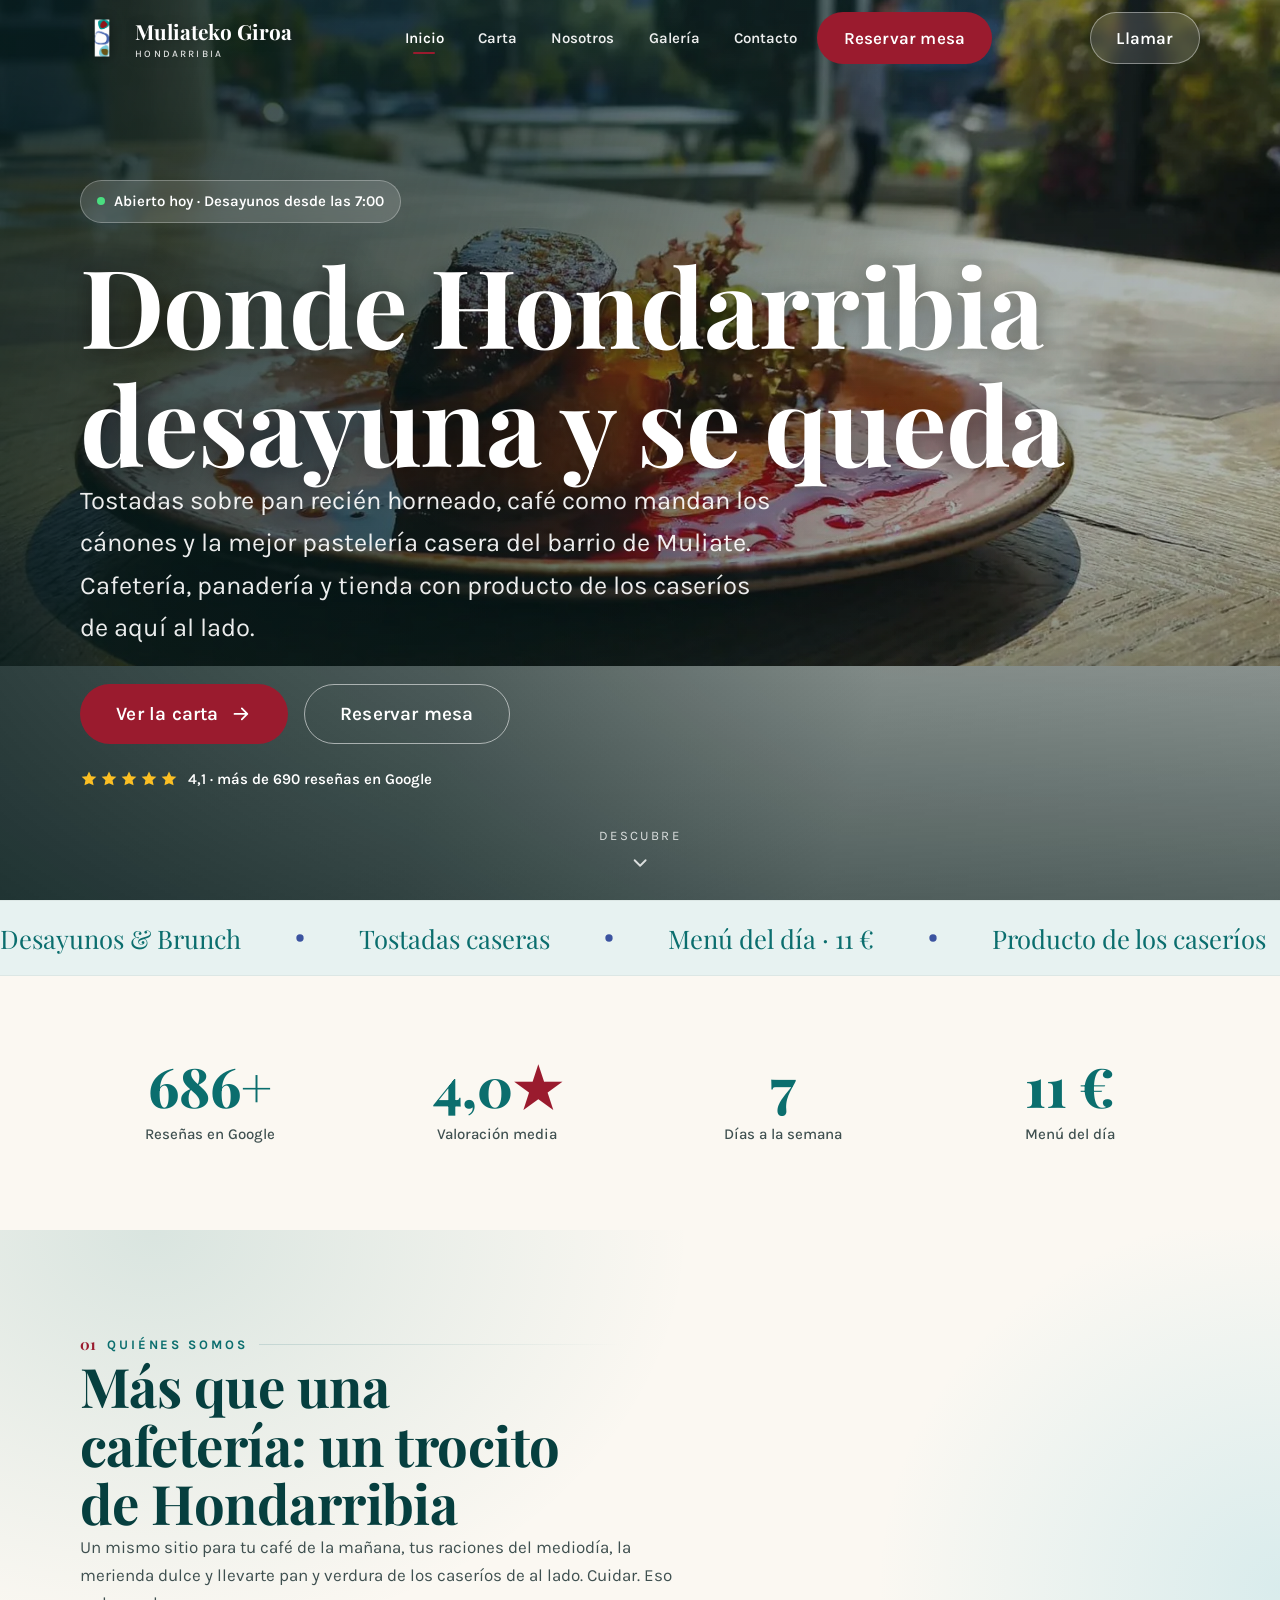
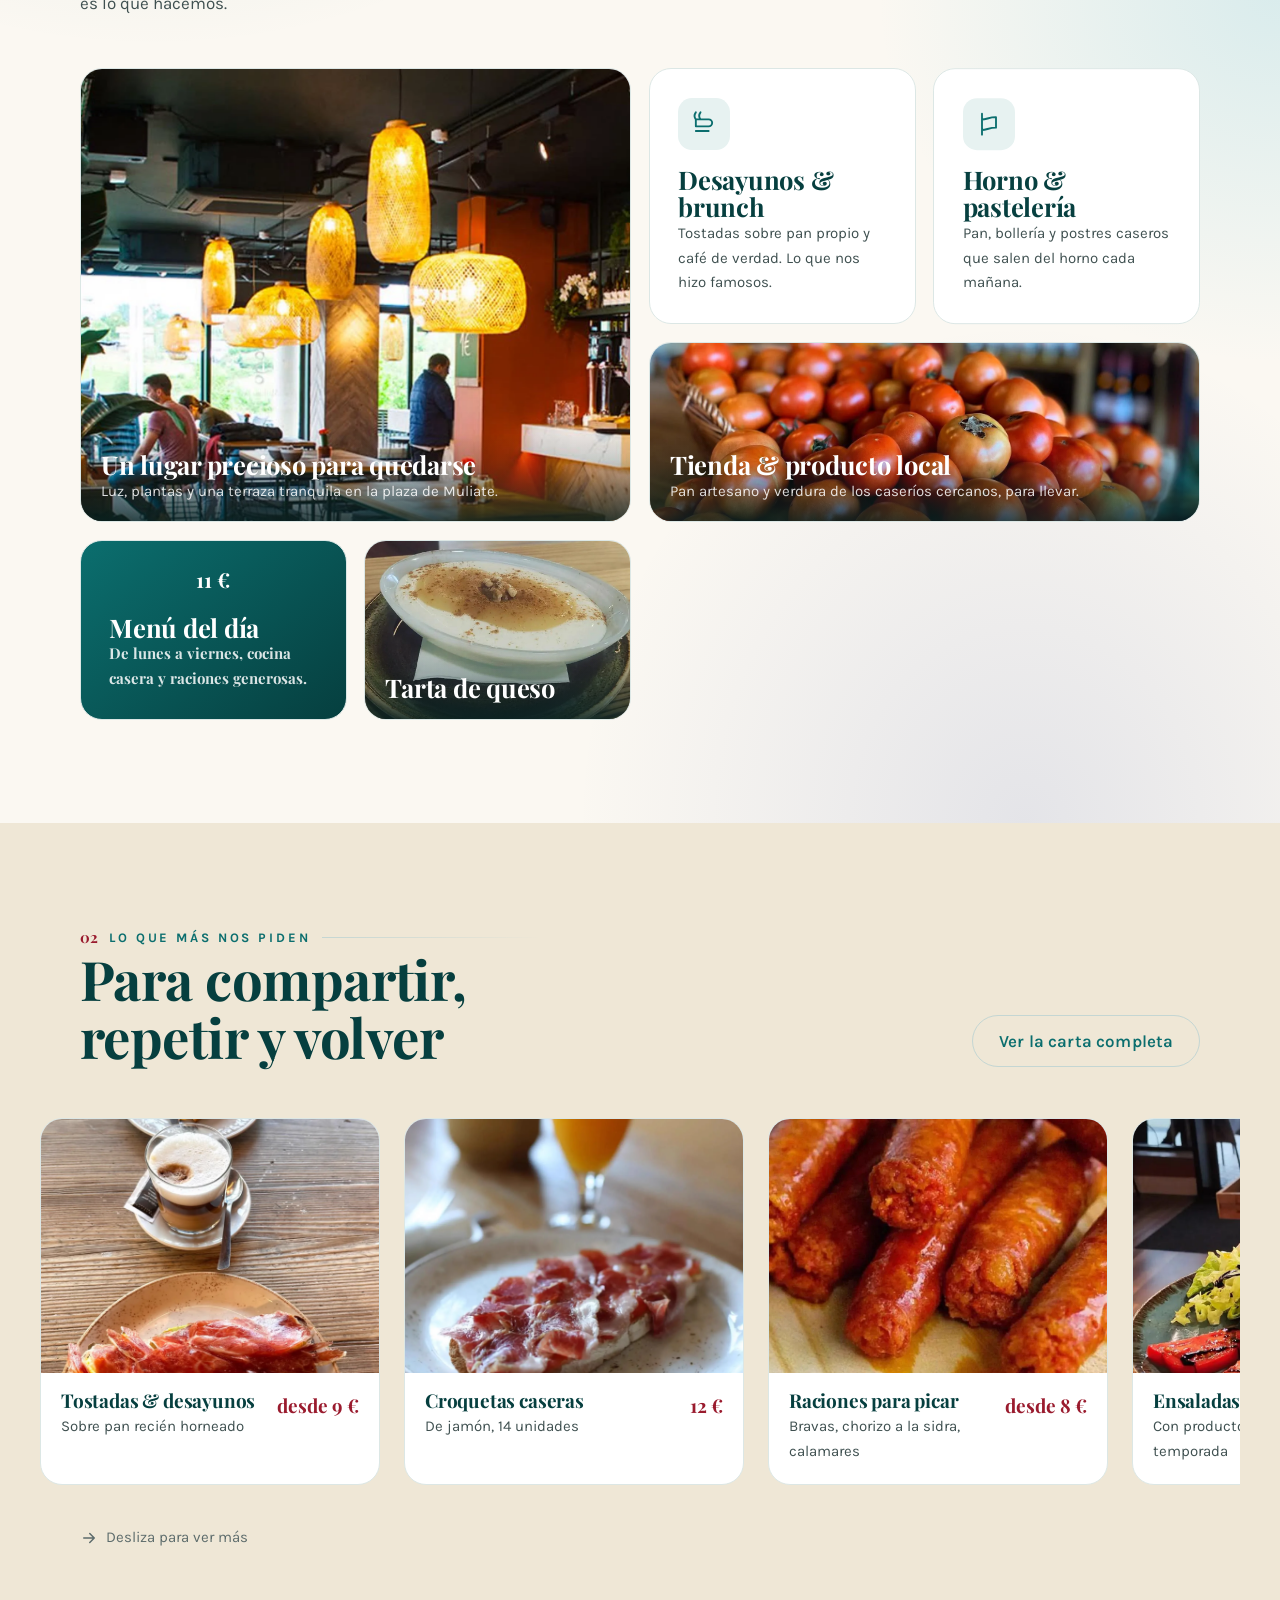
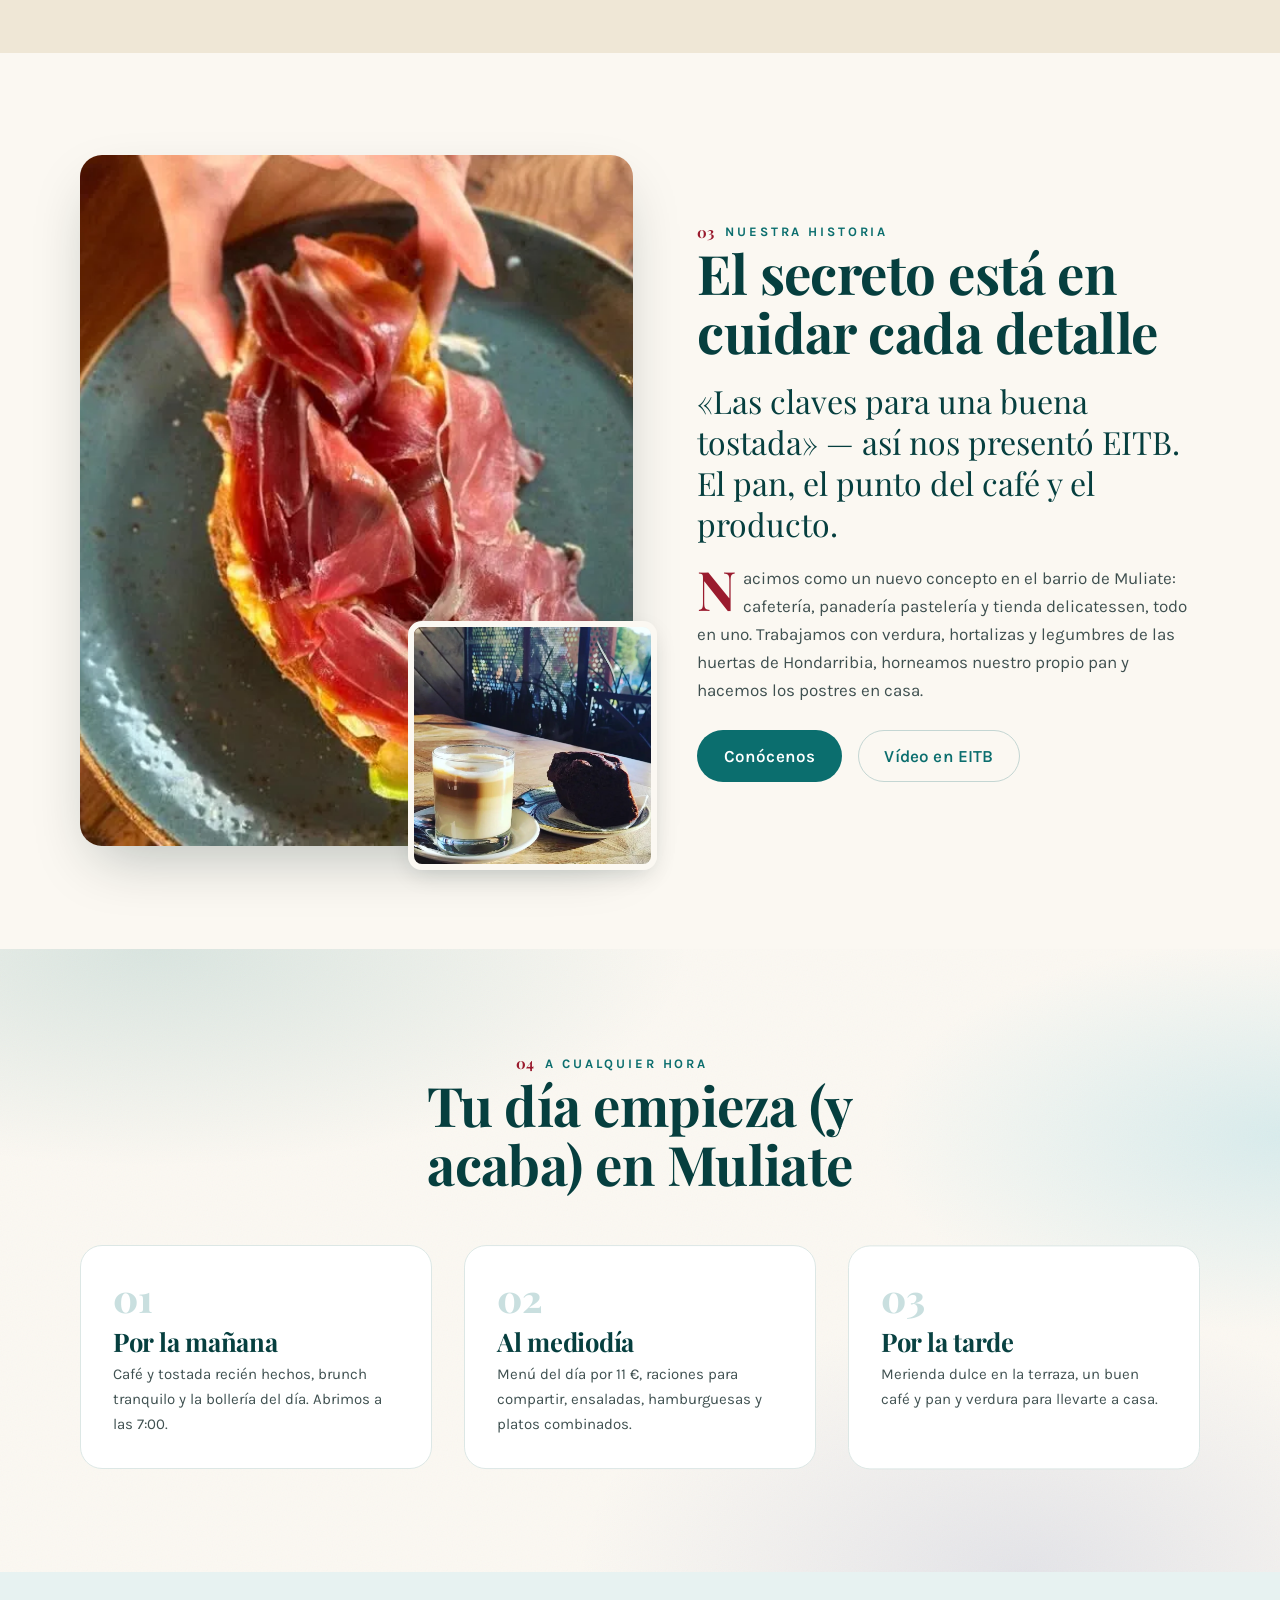
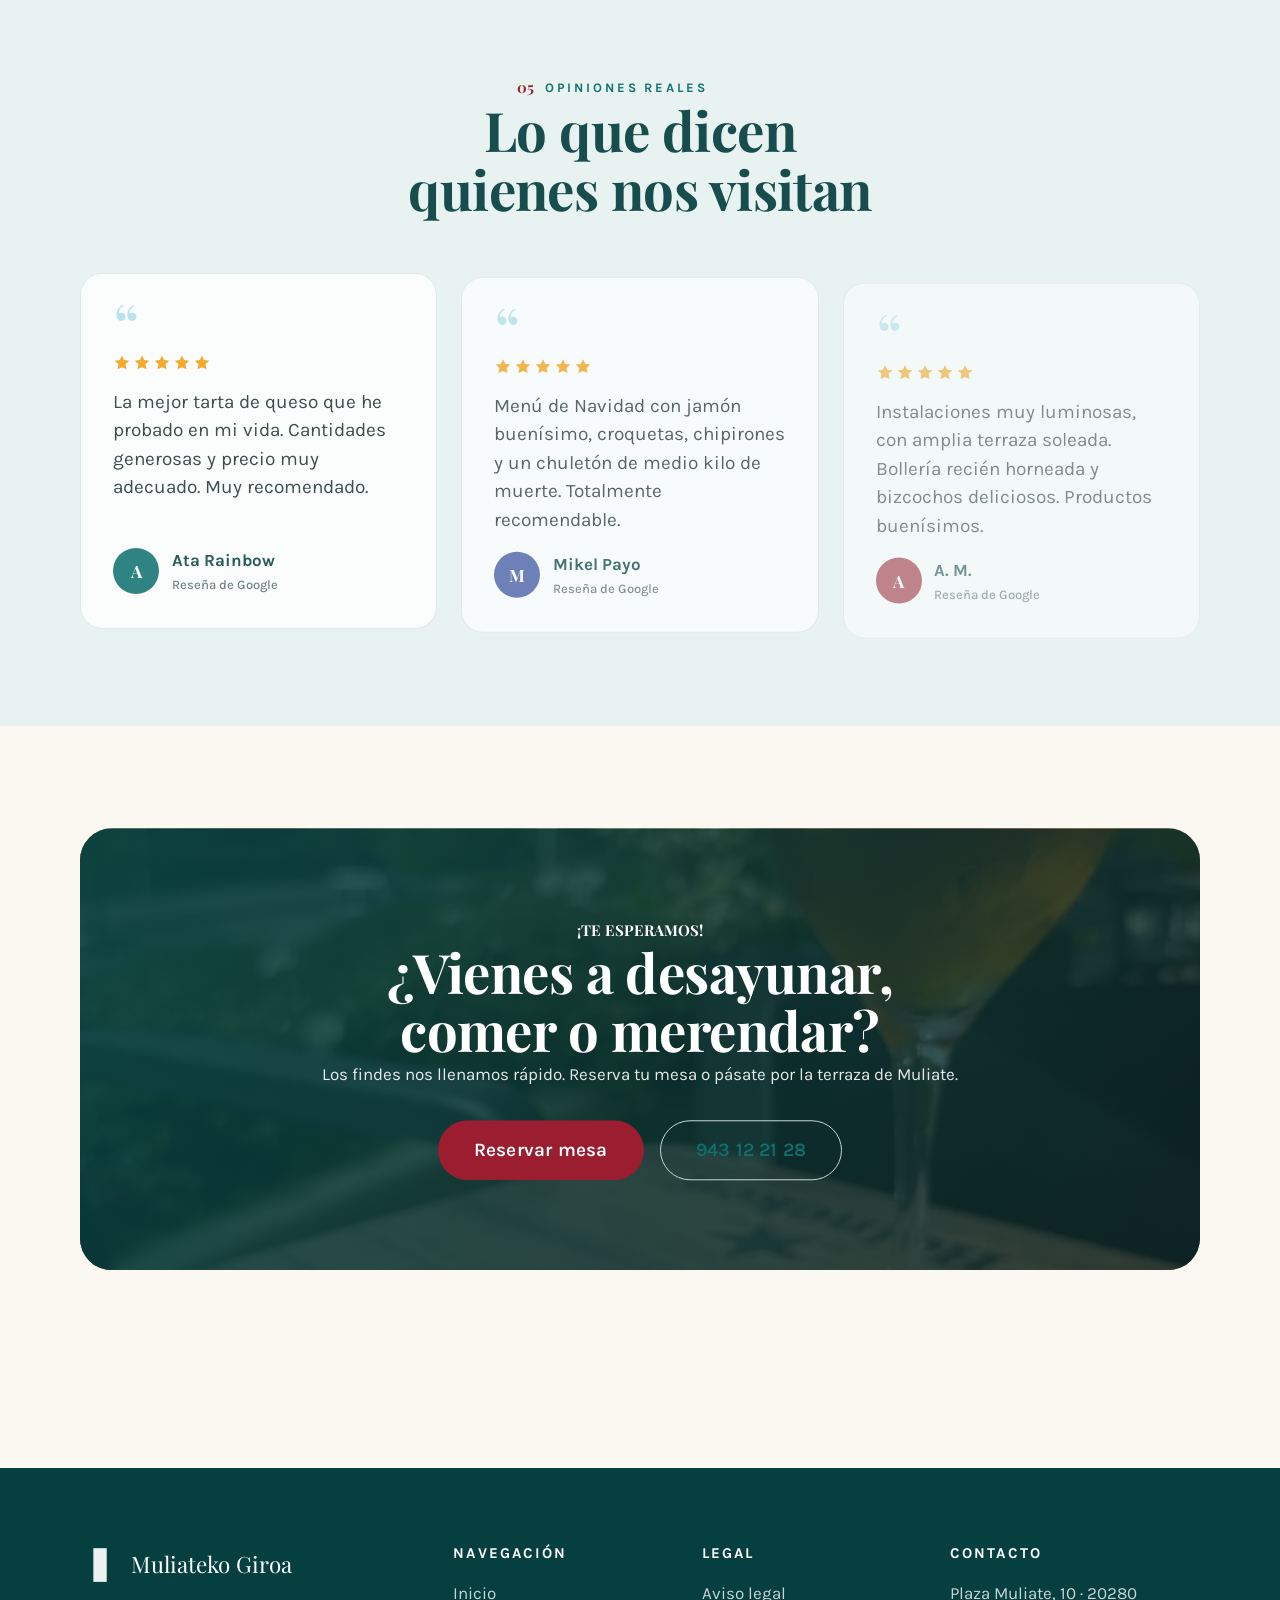
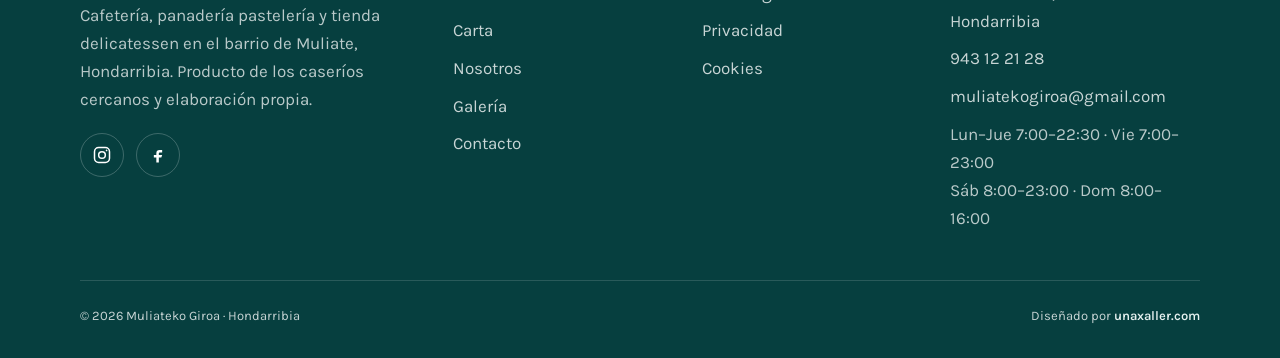
==== commit 87f56dd4: "fix: nav legible sobre el hero + imágenes de hero en alta resolución - Header transparente sobre el " ====
--- a/index.html
+++ b/index.html
@@ -93,7 +93,7 @@
   </div>
 
   <!-- HEADER -->
-  <header class="site-header">
+  <header class="site-header over-hero">
     <div class="container nav">
       <a class="brand" href="index.html" aria-label="Muliateko Giroa — Inicio">
         <img class="brand-logo" src="assets/img/logo-mark.png" width="44" height="44" alt="" aria-hidden="true">
--- a/assets/css/components.css
+++ b/assets/css/components.css
@@ -34,6 +34,21 @@
   backdrop-filter: blur(12px) saturate(1.2);
   box-shadow: 0 1px 0 var(--c-border), var(--shadow-sm);
 }
+/* Transparent header over the hero (home, before scroll): white text for contrast */
+.site-header.over-hero:not(.is-scrolled) { color: #fff; }
+.site-header.over-hero:not(.is-scrolled) .brand { color: #fff; text-shadow: 0 1px 12px rgba(0,0,0,.35); }
+.site-header.over-hero:not(.is-scrolled) .brand-sub { color: rgba(255,255,255,.85); }
+.site-header.over-hero:not(.is-scrolled) .brand-logo { filter: drop-shadow(0 1px 6px rgba(0,0,0,.4)); }
+.site-header.over-hero:not(.is-scrolled) .nav-link { color: rgba(255,255,255,.92); }
+.site-header.over-hero:not(.is-scrolled) .nav-link:hover,
+.site-header.over-hero:not(.is-scrolled) .nav-link[aria-current="page"] { color: #fff; }
+.site-header.over-hero:not(.is-scrolled) .nav-actions .btn:not(.btn-accent) {
+  --btn-bg: rgba(255,255,255,.14); --btn-fg: #fff; border-color: rgba(255,255,255,.4); backdrop-filter: blur(6px);
+}
+.site-header.over-hero:not(.is-scrolled) .nav-toggle { background: rgba(255,255,255,.14); border-color: rgba(255,255,255,.4); }
+.site-header.over-hero:not(.is-scrolled) .nav-toggle span,
+.site-header.over-hero:not(.is-scrolled) .nav-toggle span::before,
+.site-header.over-hero:not(.is-scrolled) .nav-toggle span::after { background: #fff; }
 .nav { display: flex; align-items: center; justify-content: space-between; width: 100%; gap: 2rem; }
 .brand { display: inline-flex; align-items: center; gap: .7rem; font-family: var(--font-display); font-weight: 700; font-size: 1.3rem; color: var(--c-primary-900); }
 .brand svg { width: 38px; height: 38px; flex: none; }
@@ -94,9 +109,10 @@
 .hero-bg .slide img { width: 100%; height: 100%; object-fit: cover; }
 .hero-bg .slide.is-active { opacity: 1; }
 .hero-scrim { position: absolute; inset: 0; z-index: 1; background:
-   linear-gradient(180deg, rgba(8,34,34,.55) 0%, rgba(8,34,34,.30) 35%, rgba(8,34,34,.62) 100%); }
+   linear-gradient(105deg, rgba(6,28,28,.86) 0%, rgba(6,28,28,.62) 42%, rgba(6,28,28,.34) 70%, rgba(6,28,28,.30) 100%),
+   linear-gradient(0deg, rgba(6,28,28,.55) 0%, transparent 45%); }
 .hero .container { position: relative; z-index: 2; color: #fff; padding-block: clamp(3rem,8vh,6rem); }
-.hero h1 { color: #fff; font-size: var(--fs-hero); text-shadow: 0 2px 30px rgba(0,0,0,.3); max-width: 16ch; }
+.hero h1 { color: #fff; font-size: var(--fs-hero); text-shadow: 0 2px 24px rgba(0,0,0,.45); max-width: 15ch; }
 .hero p.lead { font-size: var(--fs-xl); max-width: 46ch; color: rgba(255,255,255,.92); }
 .hero .eyebrow { color: var(--c-bg-soft); }
 .hero-actions { display: flex; flex-wrap: wrap; gap: 1rem; margin-top: 2.2rem; }
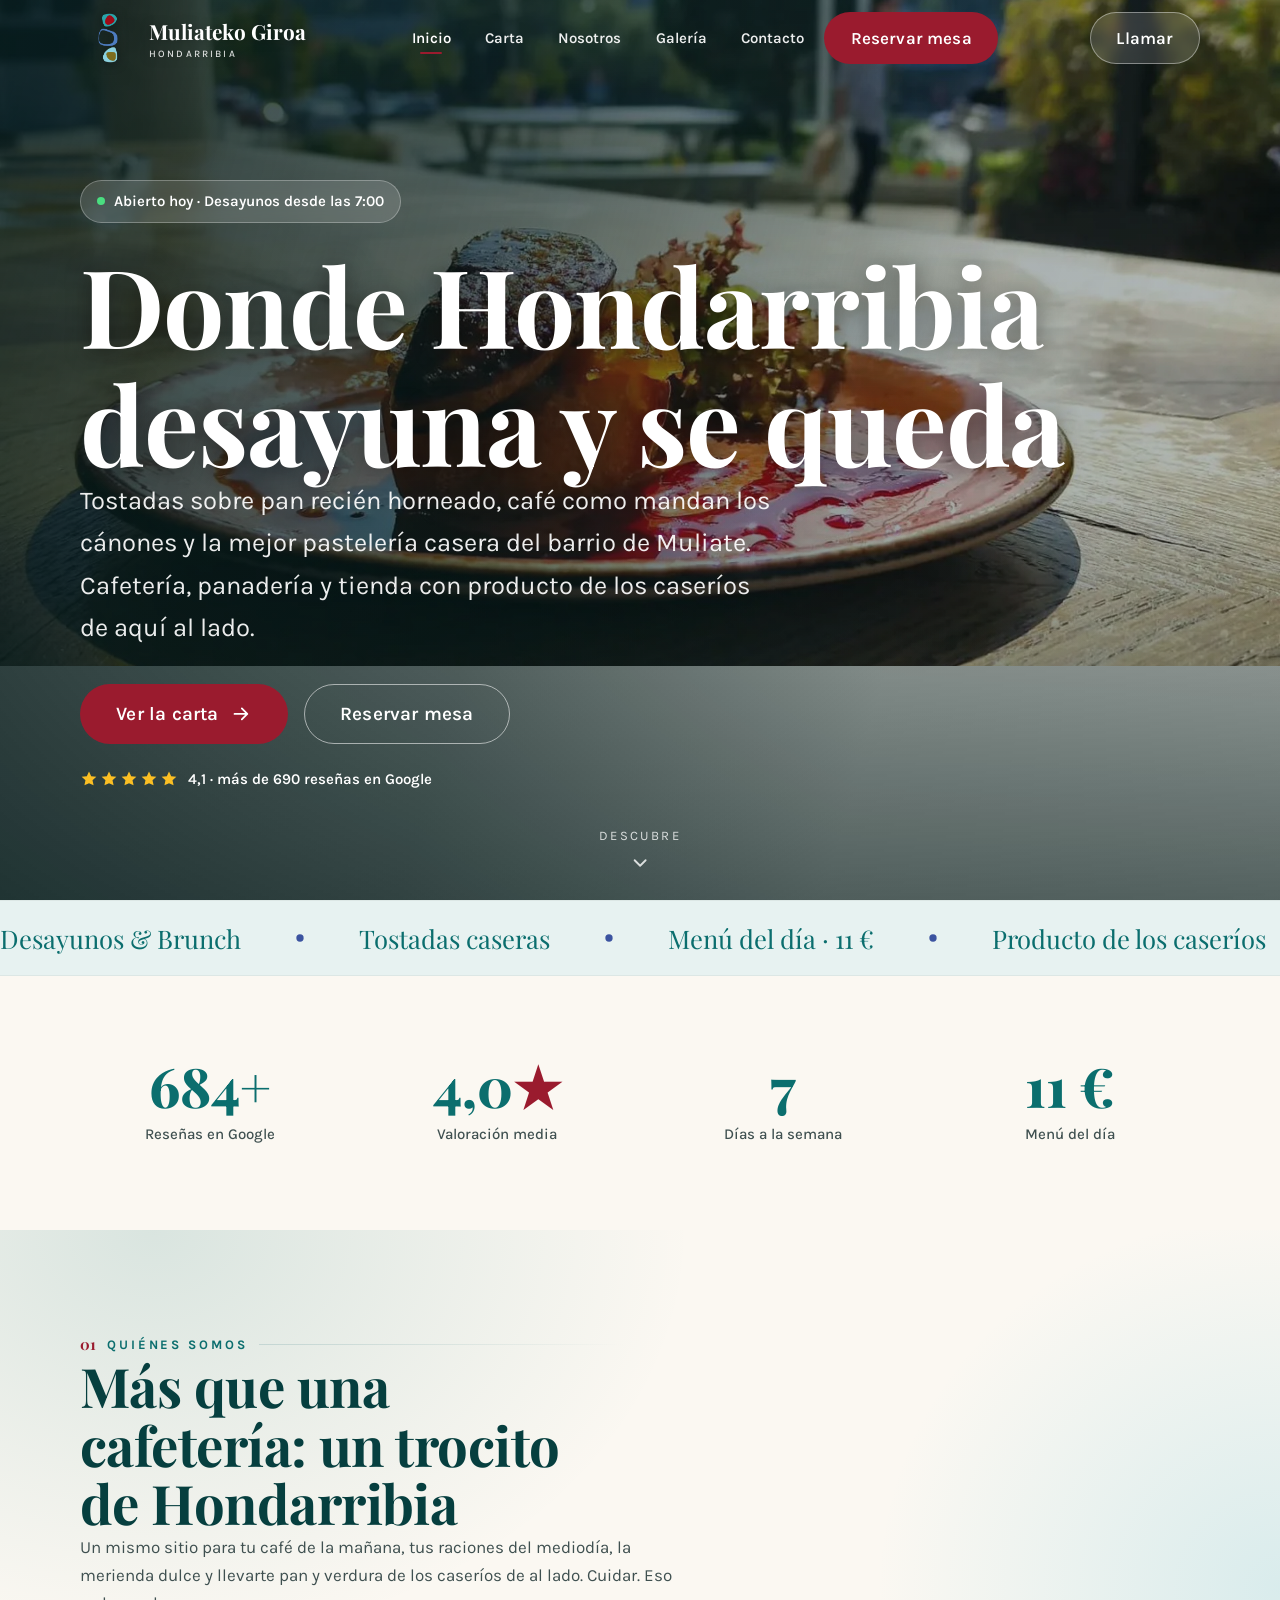
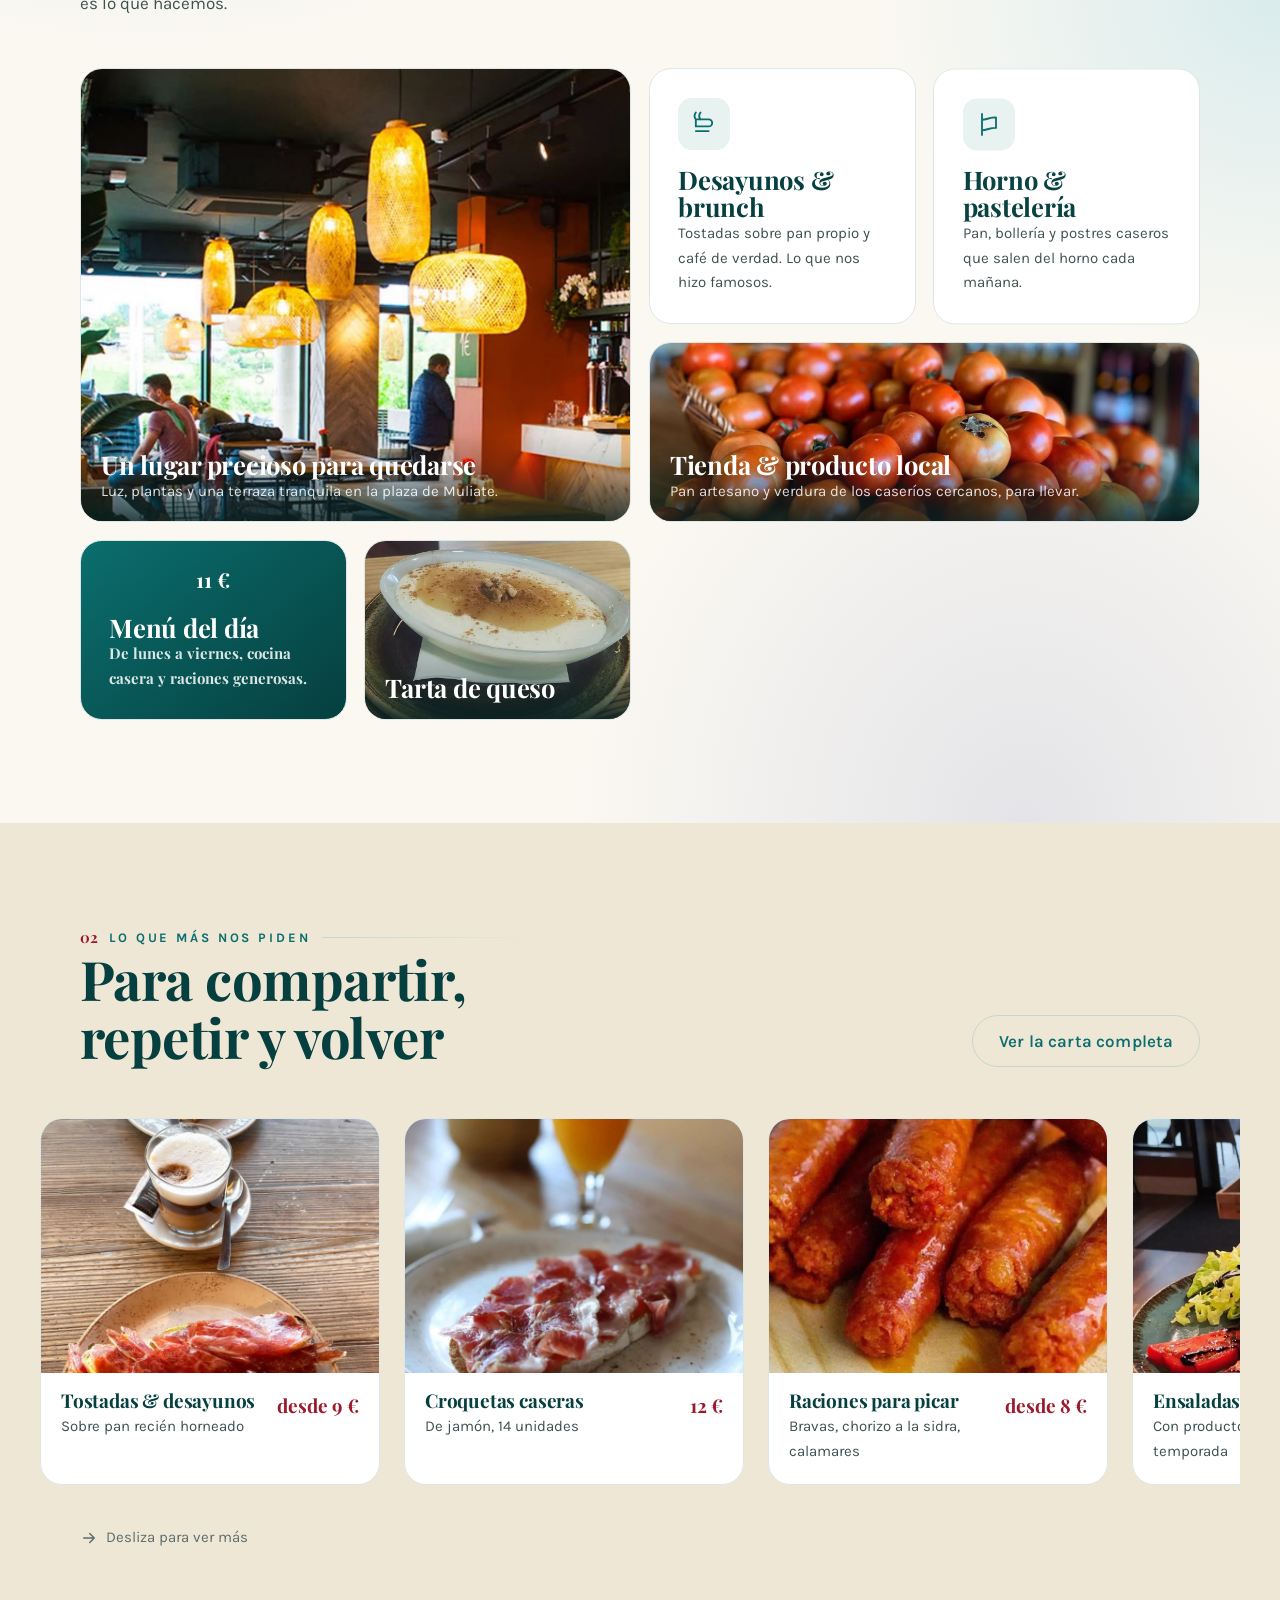
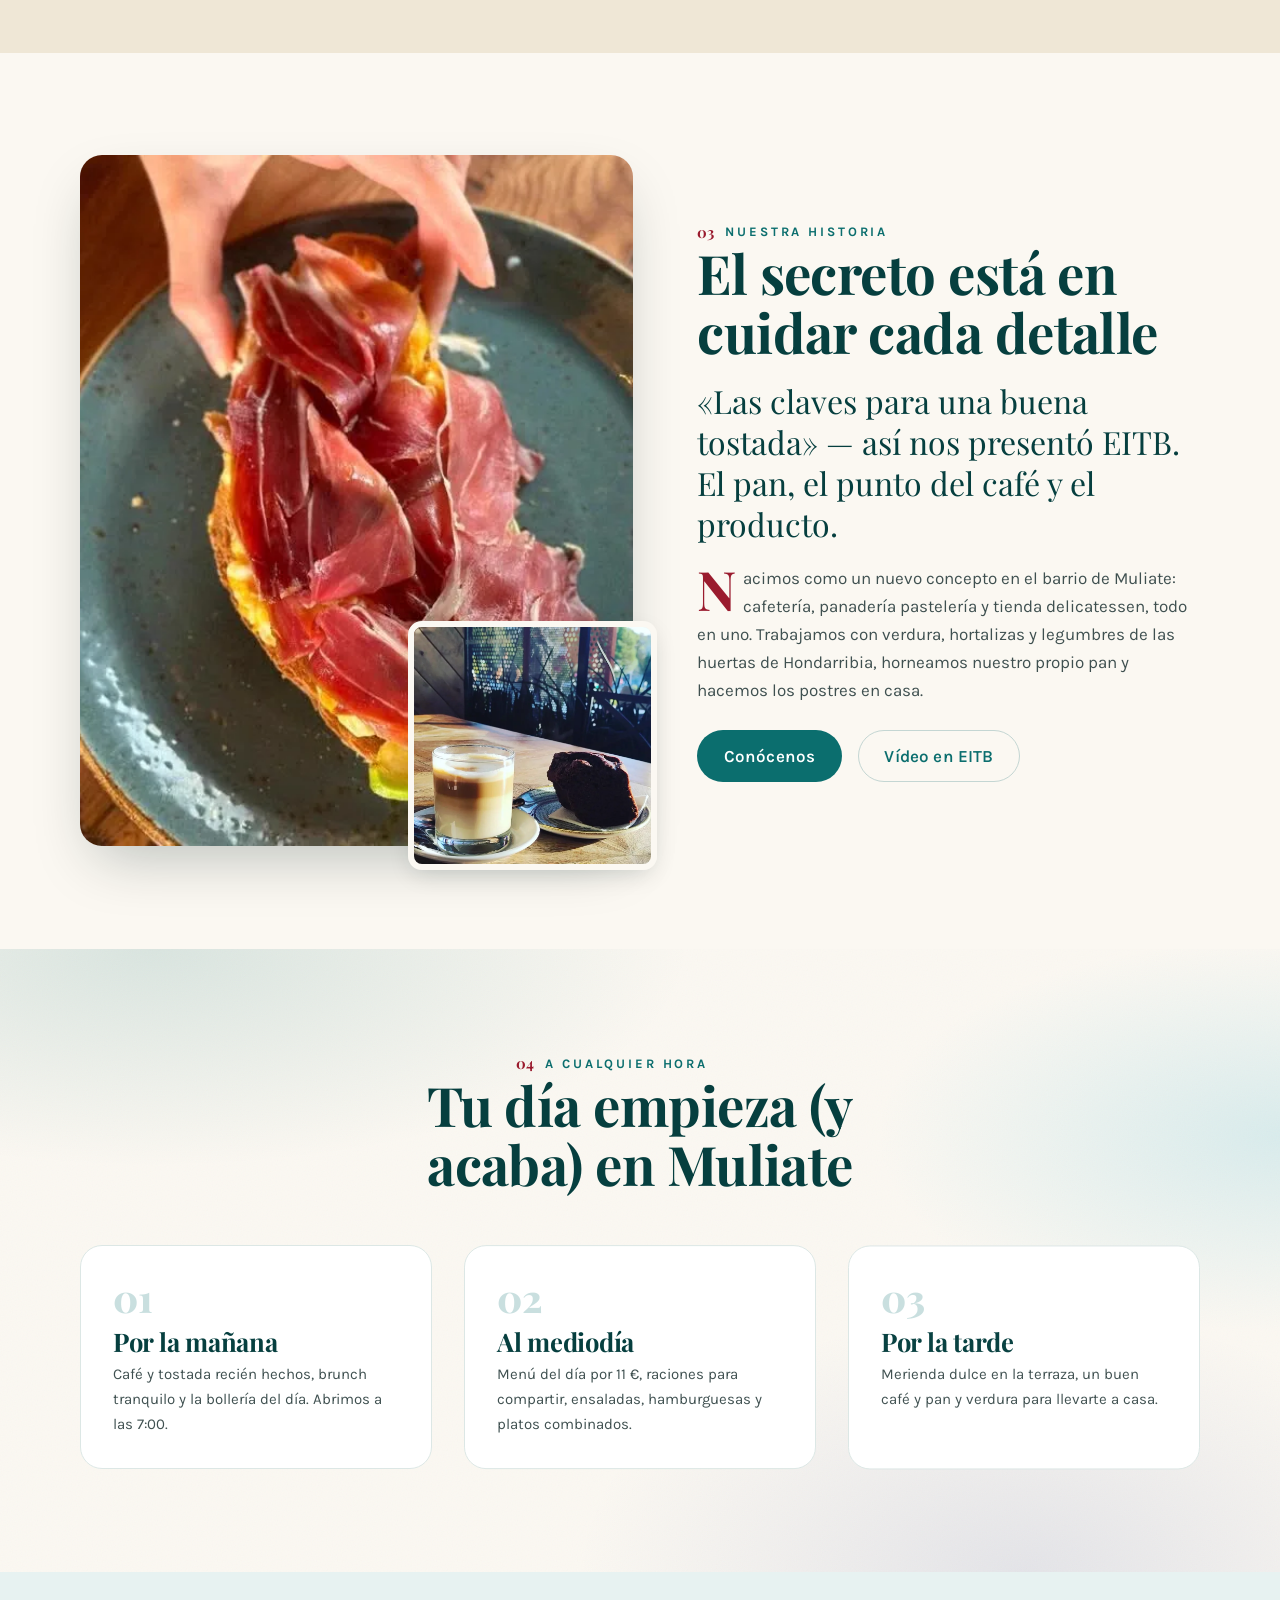
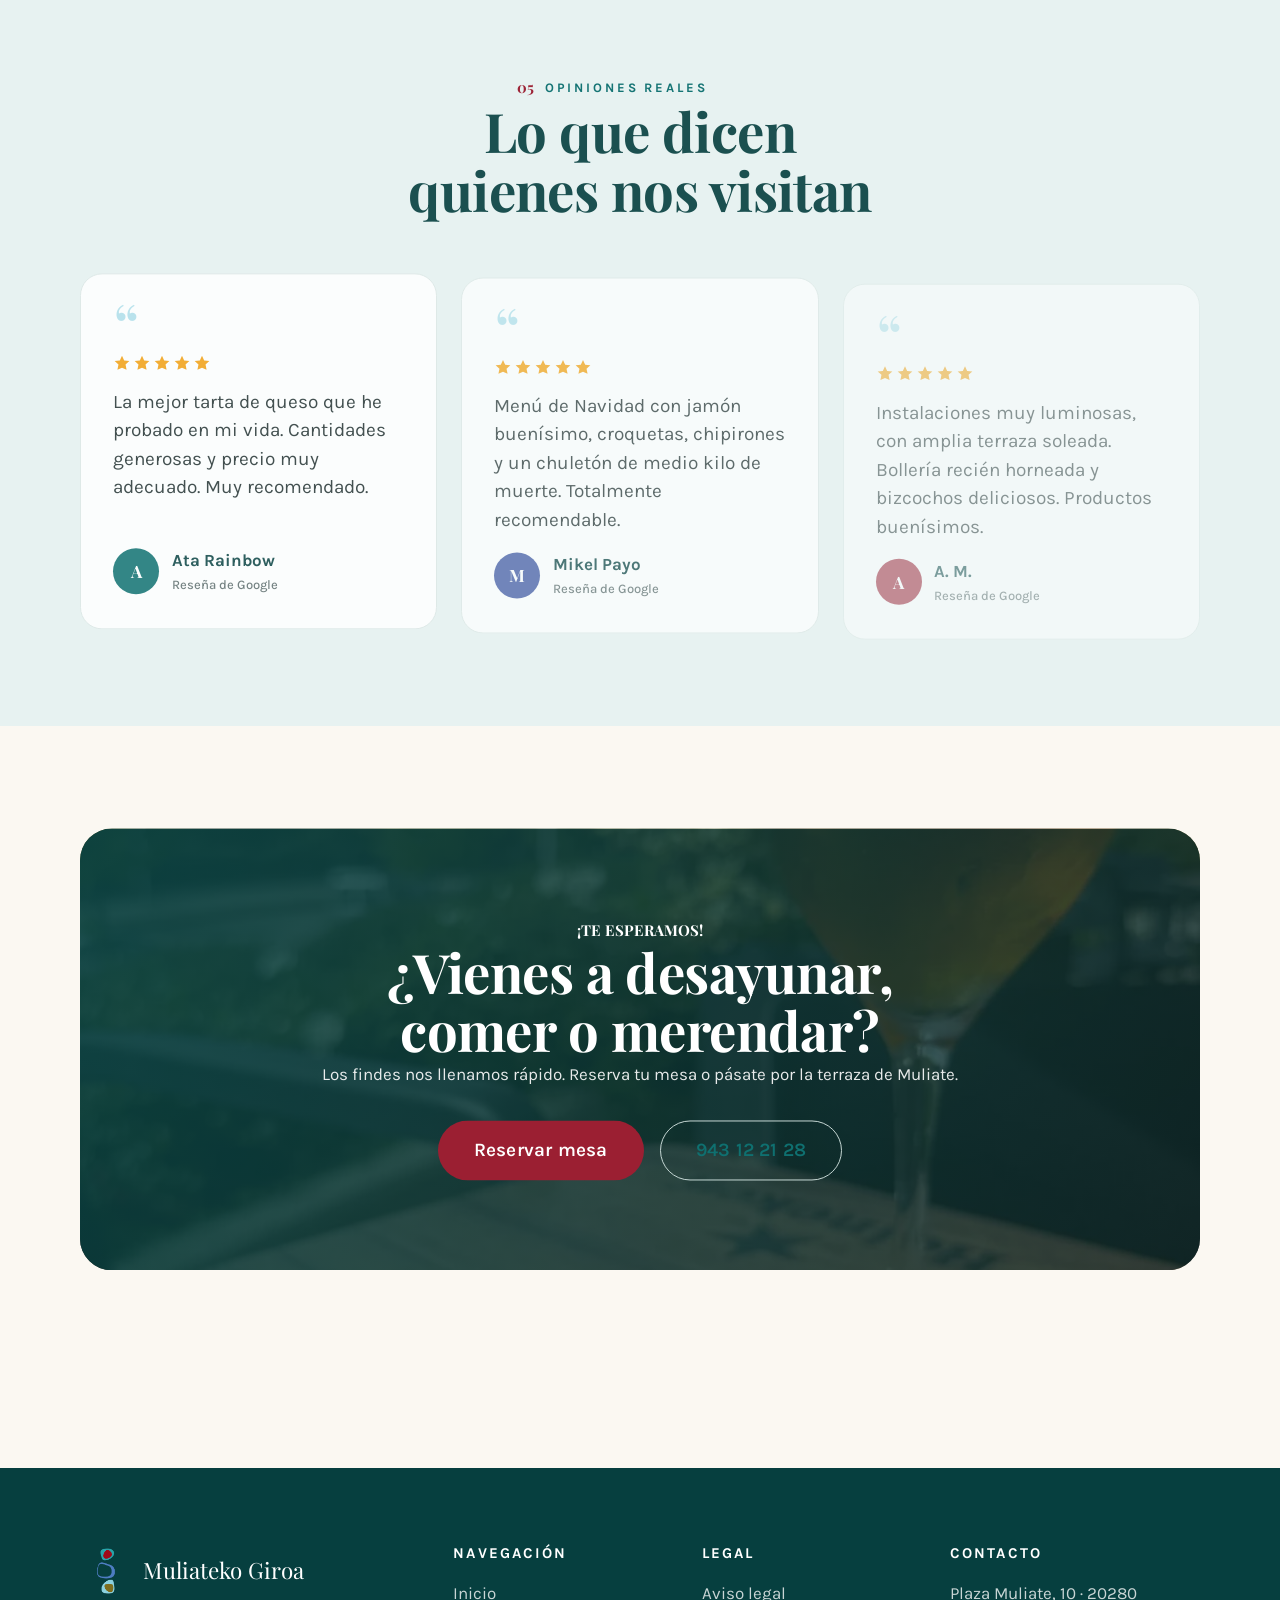
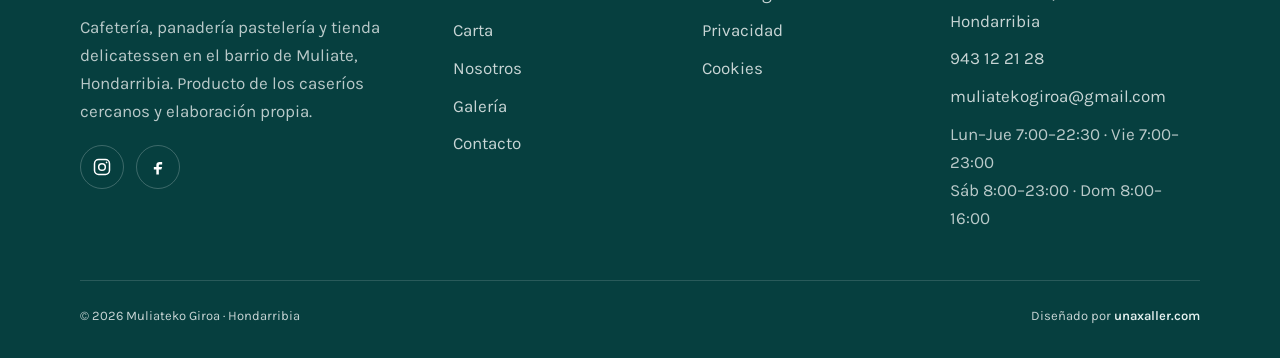
==== commit e2c952a2: "feat(branding): usar el logo solo-dibujo en grande (header, footer, loader, favicons) - Nuevo logo-m" ====
--- a/index.html
+++ b/index.html
@@ -86,7 +86,7 @@
   <!-- Page loader (first visit only) -->
   <div class="loader" aria-hidden="true">
     <div class="loader-inner">
-      <img src="assets/img/logo-mark.png" alt="" width="84" height="84" style="filter:brightness(0) invert(1)">
+      <span class="loader-badge"><img src="assets/img/logo-mark.png" alt="" width="120" height="120"></span>
       <span class="loader-name">Muliateko Giroa</span>
       <span class="loader-bar"><i></i></span>
     </div>
@@ -96,7 +96,7 @@
   <header class="site-header over-hero">
     <div class="container nav">
       <a class="brand" href="index.html" aria-label="Muliateko Giroa — Inicio">
-        <img class="brand-logo" src="assets/img/logo-mark.png" width="44" height="44" alt="" aria-hidden="true">
+        <img class="brand-logo" src="assets/img/logo-mark.png" width="56" height="56" alt="" aria-hidden="true">
         <span>Muliateko Giroa<span class="brand-sub">Hondarribia</span></span>
       </a>
       <nav class="nav-links" aria-label="Navegación principal">
--- a/assets/css/components.css
+++ b/assets/css/components.css
@@ -12,6 +12,8 @@
 body.loaded .loader { opacity: 0; visibility: hidden; pointer-events: none; }
 .loader-inner { display: grid; place-items: center; gap: 1.5rem; text-align: center; color: var(--c-bg-soft); }
 .loader-cup { width: 96px; height: 96px; }
+.loader-badge { display: grid; place-items: center; width: 150px; height: 150px; border-radius: 32px; background: var(--c-bg); box-shadow: 0 20px 50px -12px rgba(0,0,0,.4); }
+.loader-badge img { width: 96px; height: auto; }
 .loader-name { font-family: var(--font-display); font-size: 1.6rem; letter-spacing: .04em; color: var(--c-bg); }
 .loader-bar { width: 160px; height: 3px; border-radius: 2px; background: rgba(255,255,255,.18); overflow: hidden; }
 .loader-bar i { display: block; height: 100%; width: 40%; background: var(--c-accent); border-radius: 2px; animation: loaderbar 1.1s var(--ease-in-out) infinite; }
@@ -50,10 +52,11 @@
 .site-header.over-hero:not(.is-scrolled) .nav-toggle span::before,
 .site-header.over-hero:not(.is-scrolled) .nav-toggle span::after { background: #fff; }
 .nav { display: flex; align-items: center; justify-content: space-between; width: 100%; gap: 2rem; }
-.brand { display: inline-flex; align-items: center; gap: .7rem; font-family: var(--font-display); font-weight: 700; font-size: 1.3rem; color: var(--c-primary-900); }
+.brand { display: inline-flex; align-items: center; gap: .8rem; font-family: var(--font-display); font-weight: 700; font-size: 1.3rem; color: var(--c-primary-900); }
 .brand svg { width: 38px; height: 38px; flex: none; }
-.brand-logo { width: 44px; height: 44px; flex: none; object-fit: contain; }
-.footer-brand .brand-logo { width: 40px; height: 40px; filter: brightness(0) invert(1); opacity: .92; }
+/* Logo mark is a tall 3-shape glyph — size by height so it reads big and crisp */
+.brand-logo { width: auto; height: 56px; flex: none; object-fit: contain; }
+.footer-brand .brand-logo { height: 52px; width: auto; }
 .brand-sub { font-family: var(--font-body); font-weight: 500; font-size: .62rem; letter-spacing: .22em; text-transform: uppercase; color: var(--c-secondary); display: block; margin-top: -2px; }
 
 .nav-links { display: flex; align-items: center; gap: .35rem; }
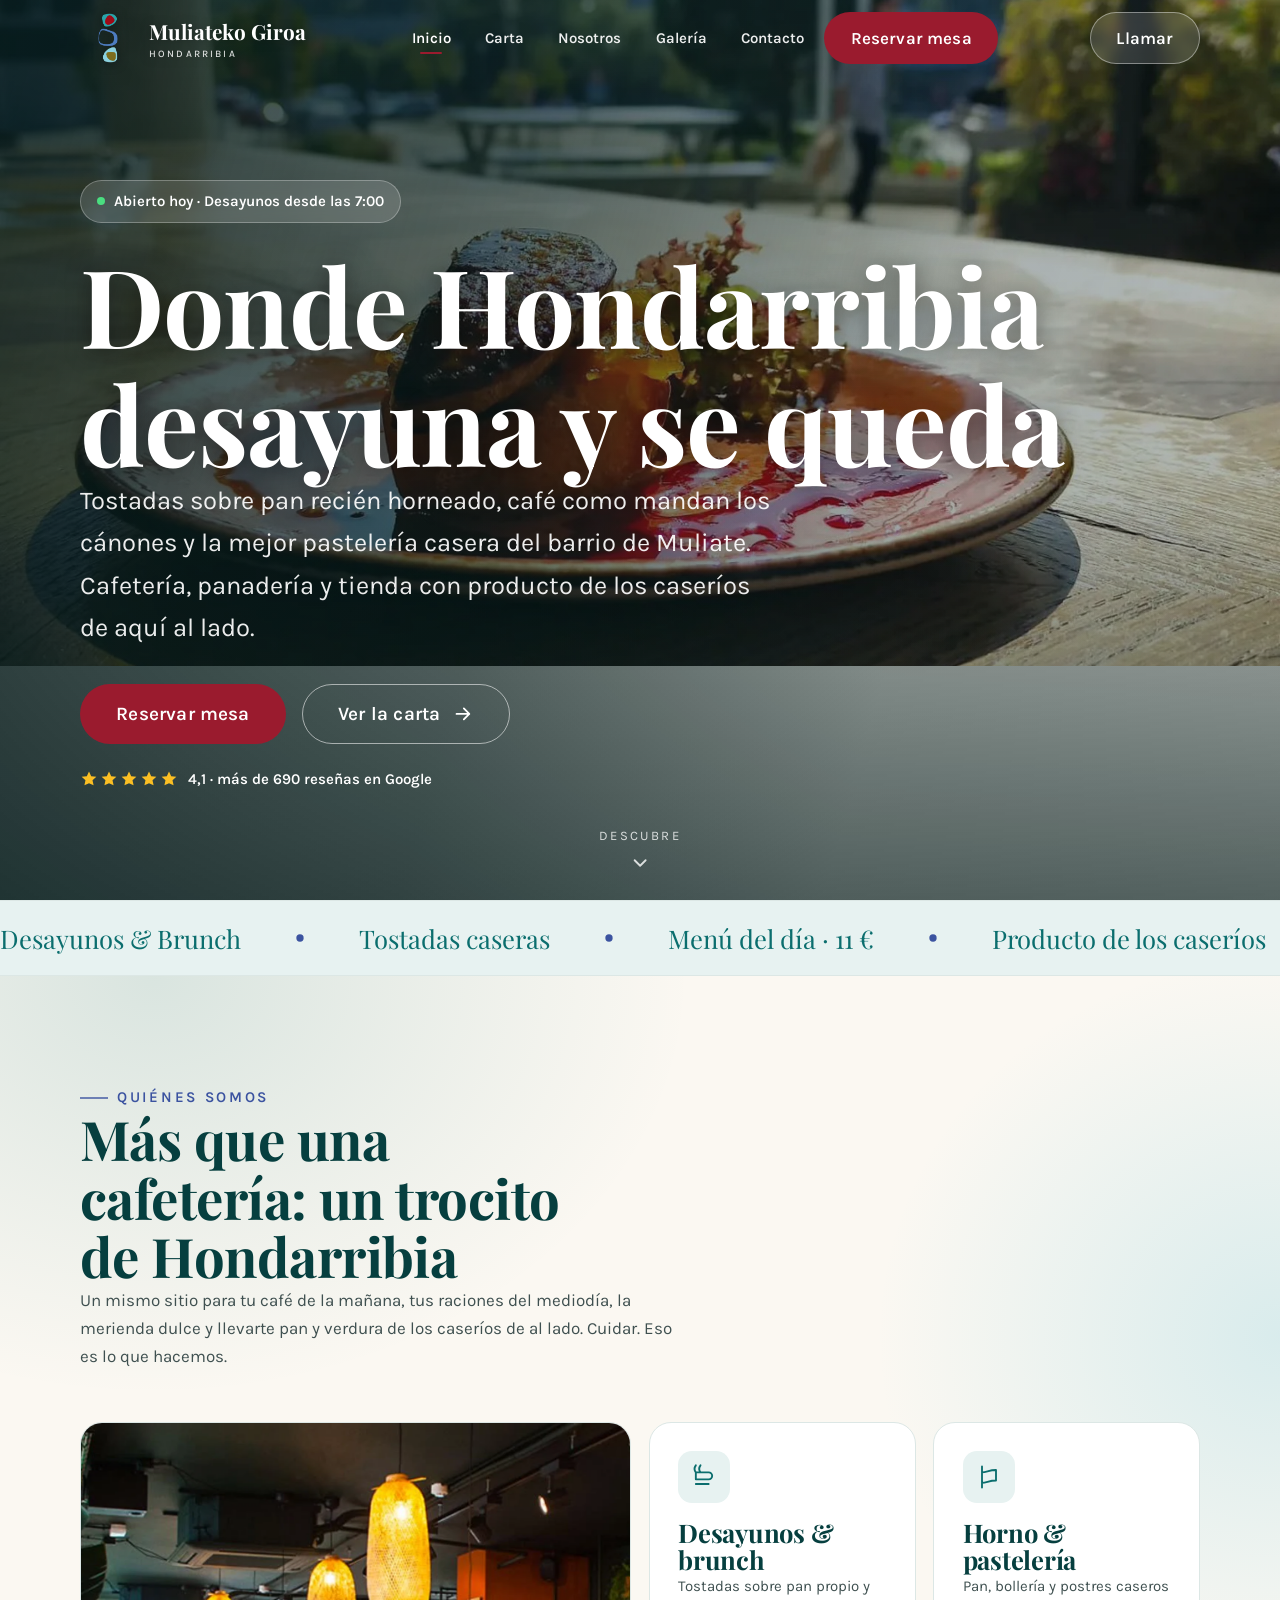
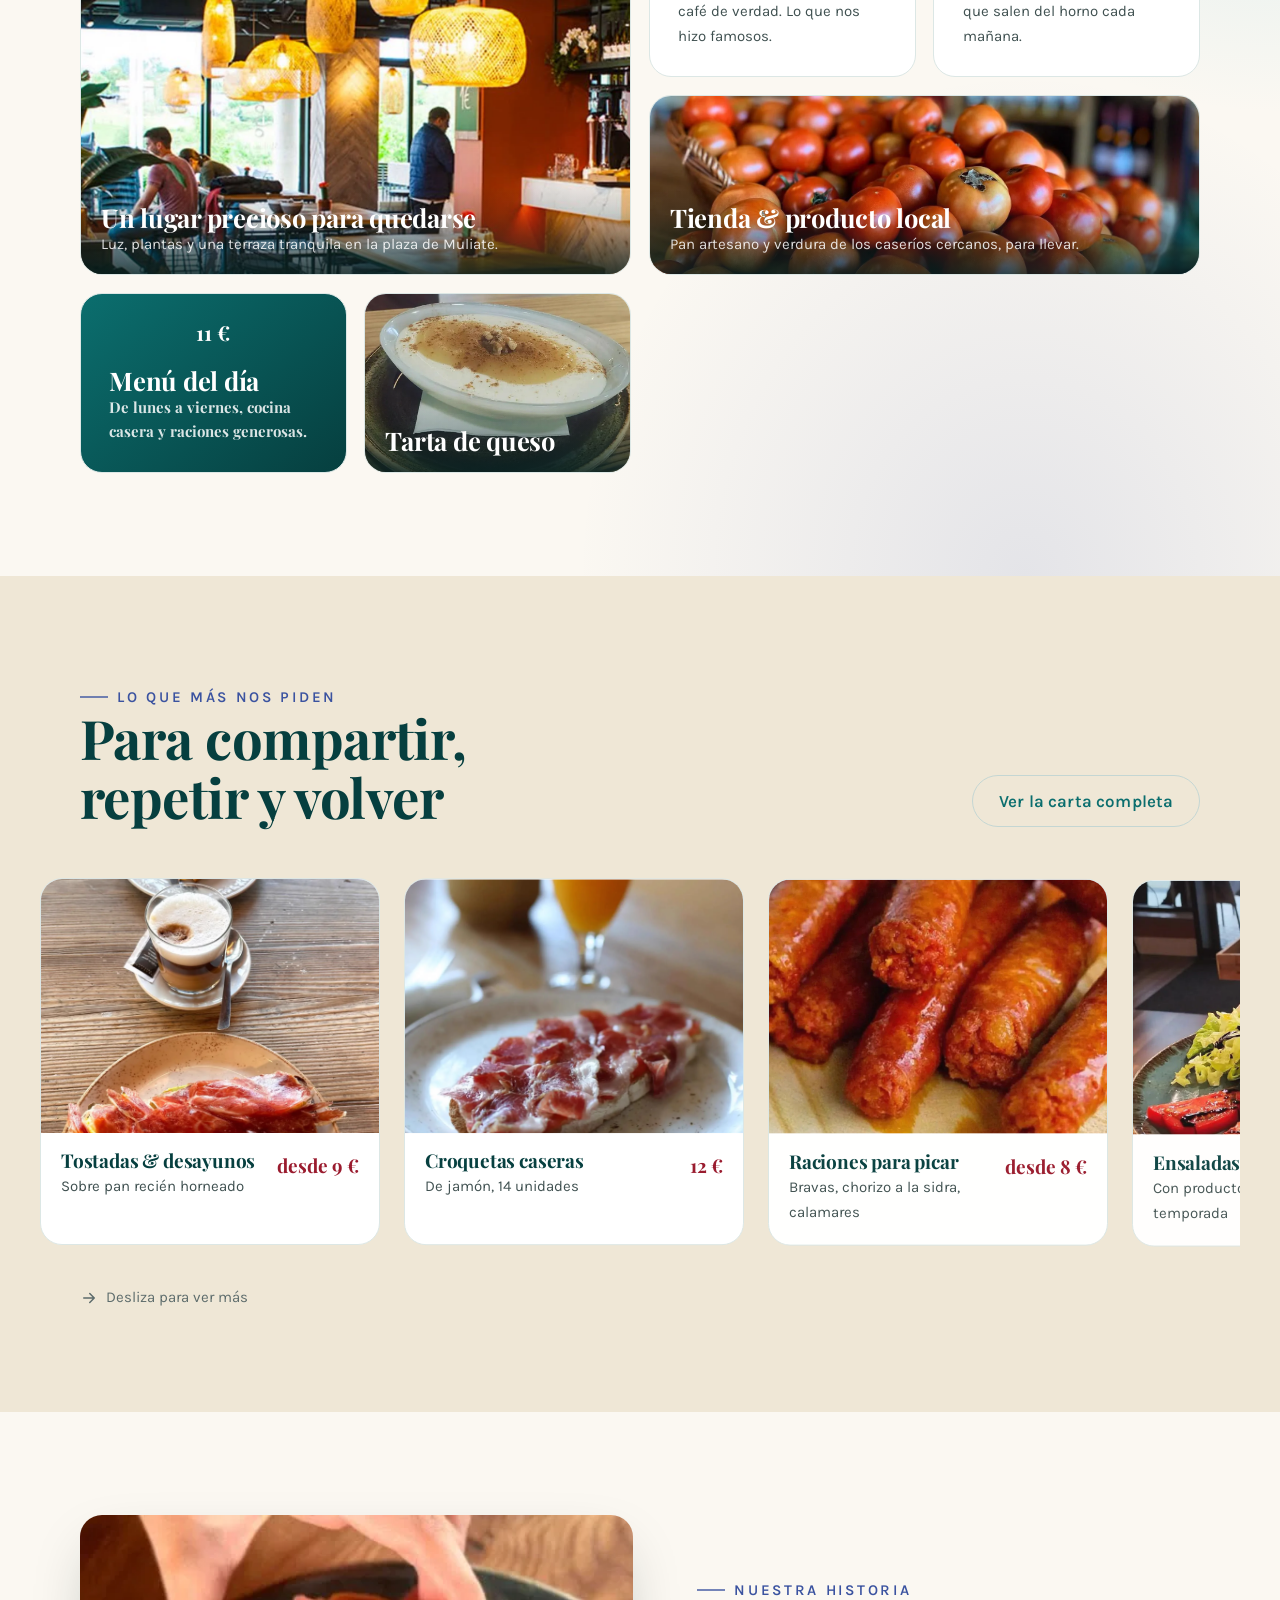
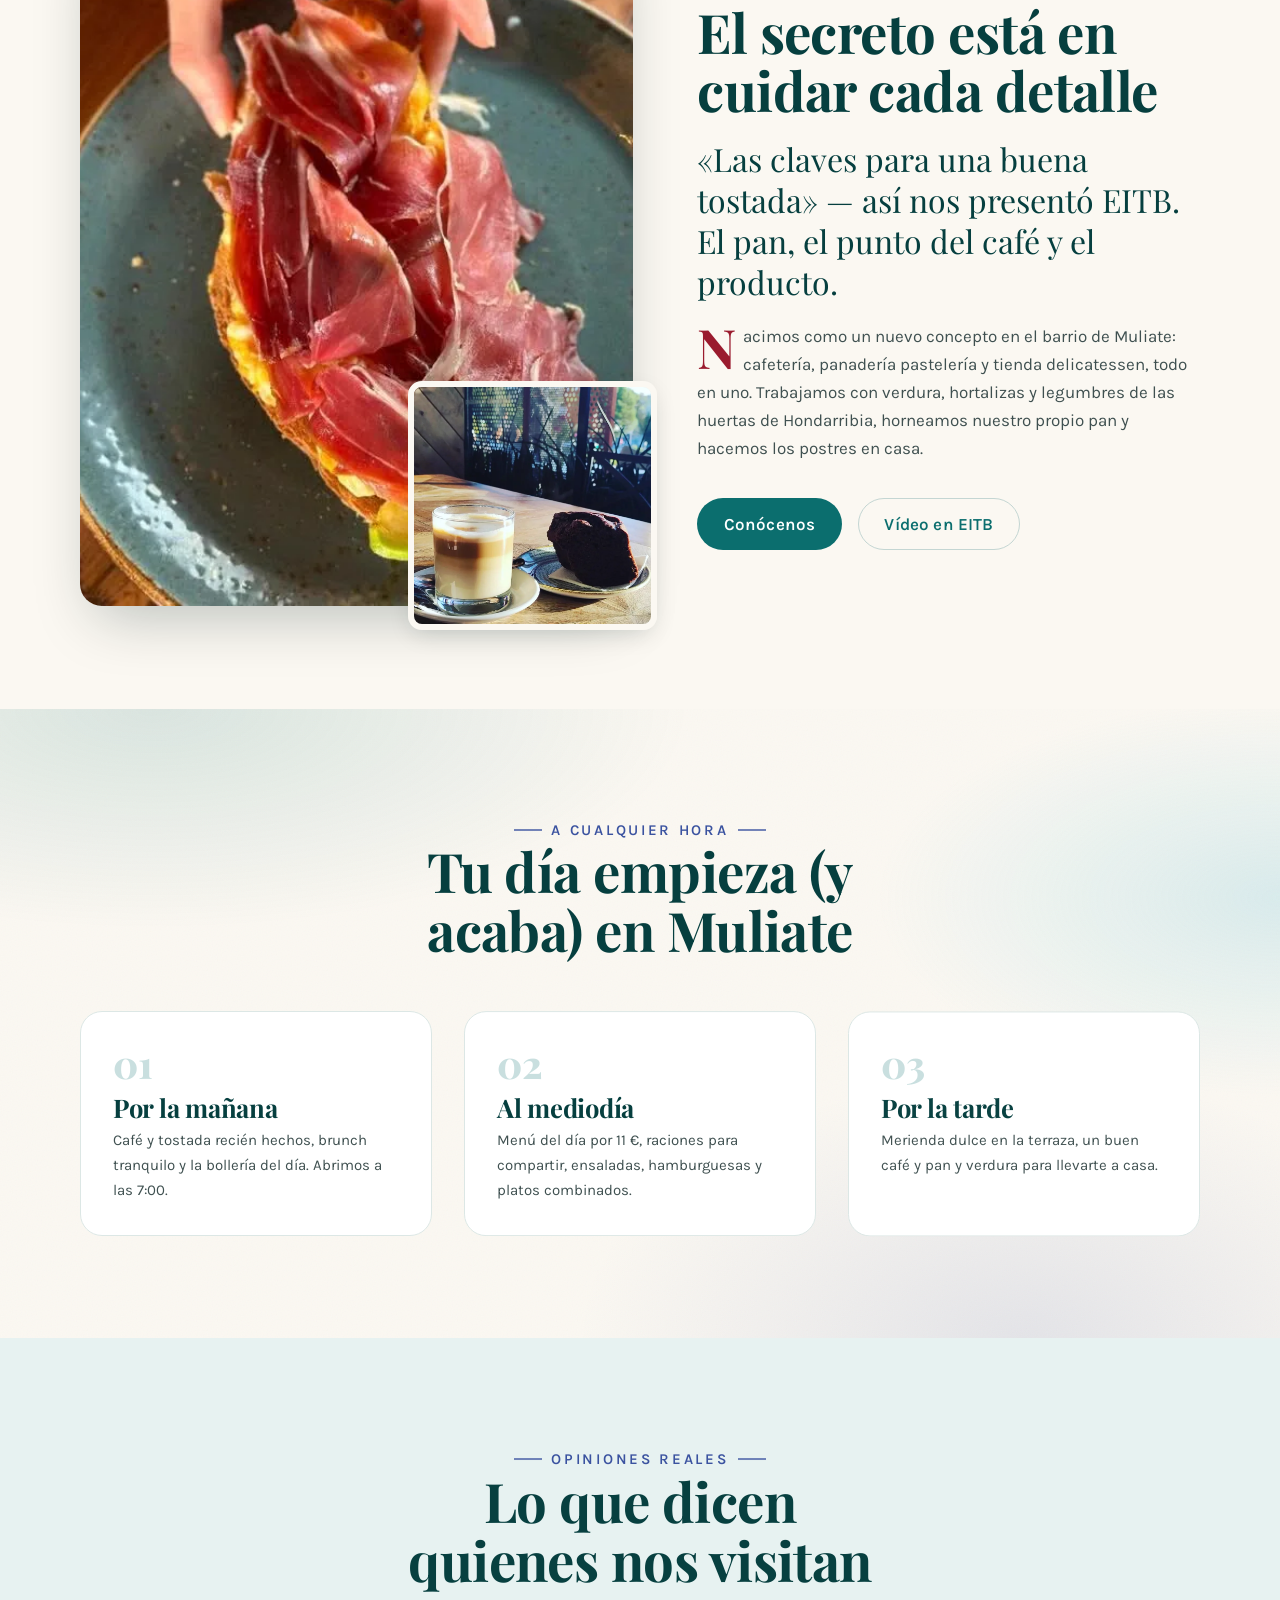
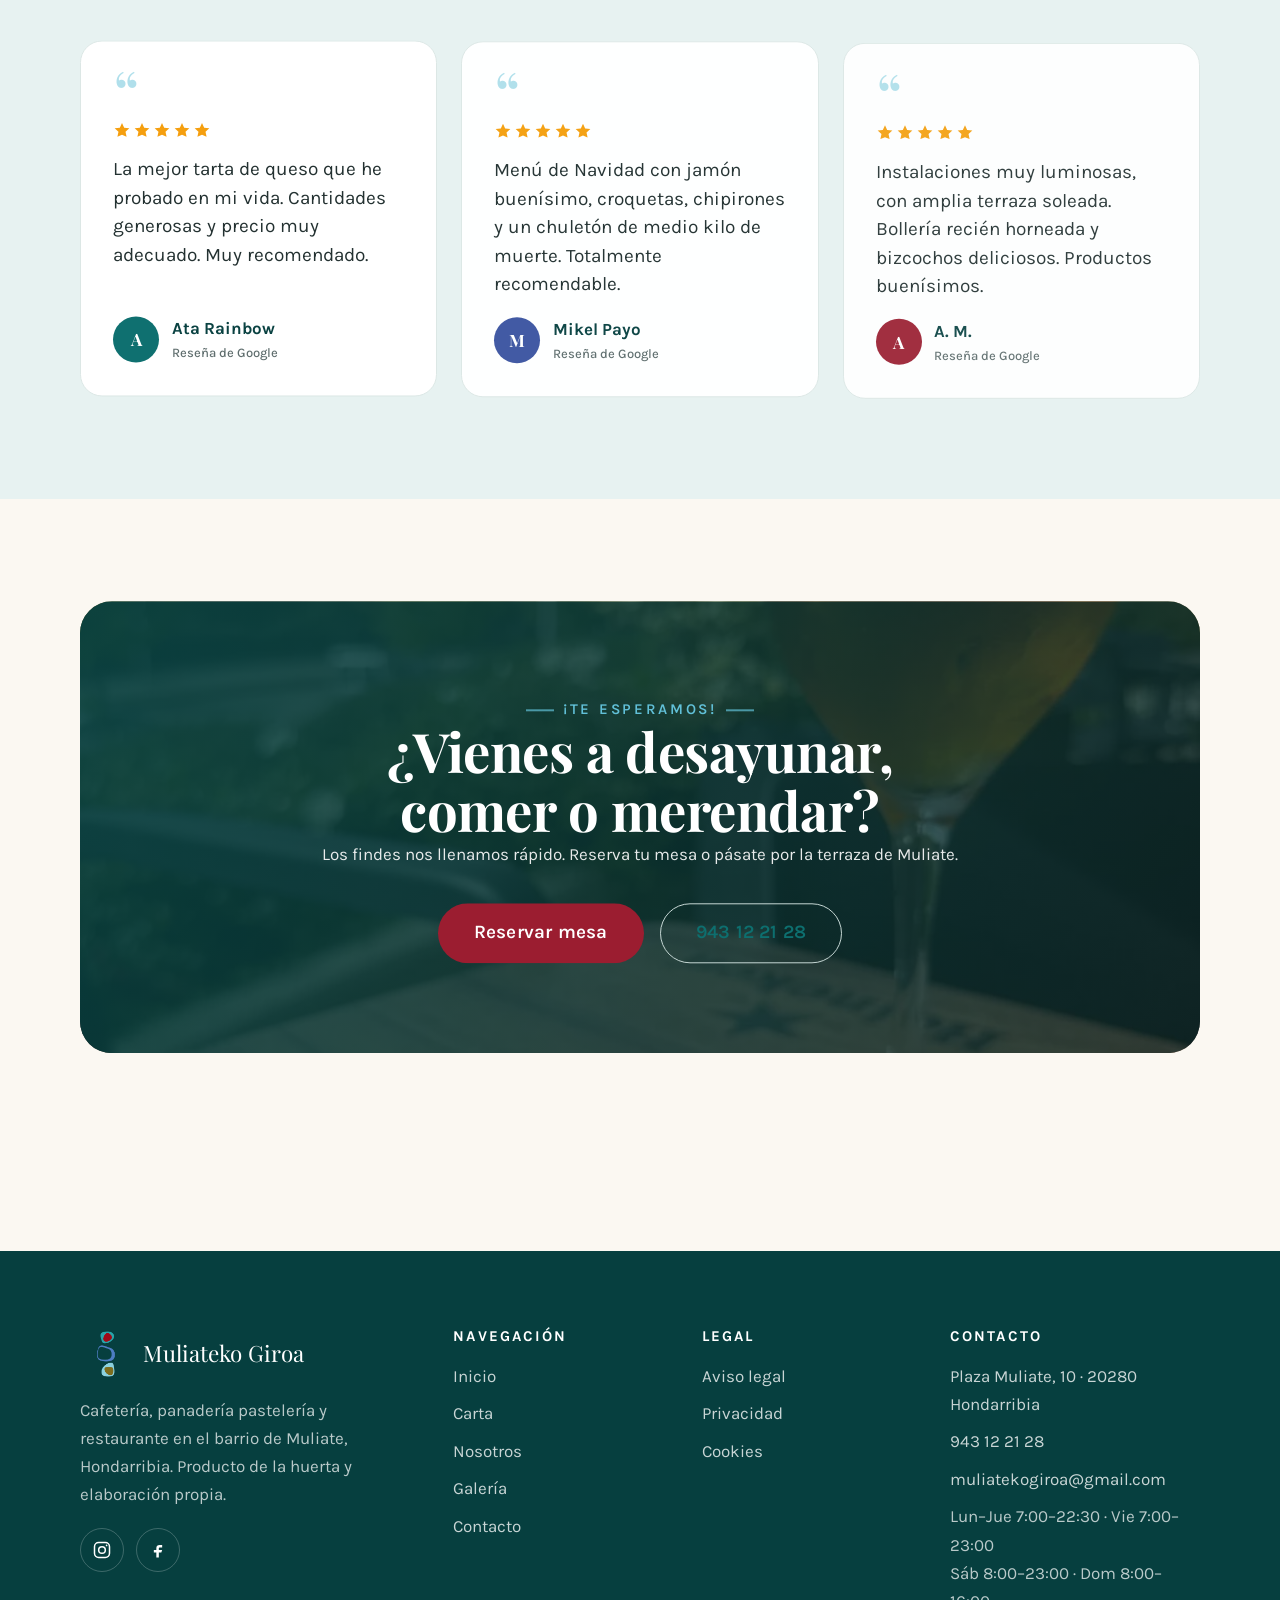
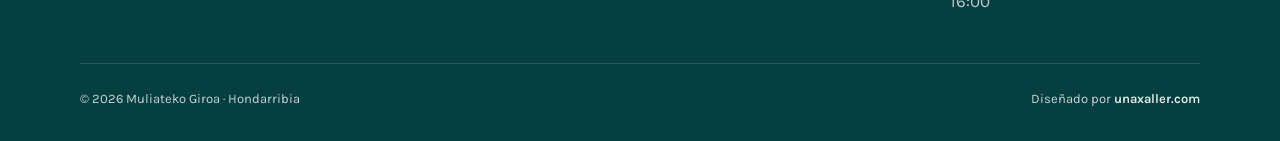
==== commit 3281c920: "feat(hero): hero móvil orientado a conversión + limpieza del sistema de estilos Hero móvil (<=880px)" ====
--- a/index.html
+++ b/index.html
@@ -135,13 +135,14 @@
 
       <div class="container">
         <span class="hero-badge"><span class="dot" aria-hidden="true"></span> Abierto hoy · Desayunos desde las 7:00</span>
-        <h1 class="text-balance">Donde Hondarribia<br>desayuna y se queda</h1>
-        <p class="lead text-pretty">Tostadas sobre pan recién horneado, café como mandan los cánones y la mejor pastelería casera del barrio de Muliate. Cafetería, panadería y tienda con producto de los caseríos de aquí al lado.</p>
+        <h1 class="text-balance">Donde Hondarribia <br>desayuna y se queda</h1>
+        <p class="lead text-pretty hero-lead-full">Tostadas sobre pan recién horneado, café como mandan los cánones y la mejor pastelería casera del barrio de Muliate. Cafetería, panadería y tienda con producto de los caseríos de aquí al lado.</p>
+        <p class="lead hero-lead-short">Tostadas de pan recién horneado, buen café y pastelería casera en Muliate.</p>
         <div class="hero-actions">
-          <a class="btn btn-accent btn-lg" href="carta.html">Ver la carta
+          <a class="btn btn-accent btn-lg" href="contacto.html">Reservar mesa</a>
+          <a class="btn btn-secondary btn-lg" href="carta.html">Ver la carta
             <svg viewBox="0 0 24 24" fill="none" stroke="currentColor" stroke-width="2" aria-hidden="true"><path d="M5 12h14M13 6l6 6-6 6" stroke-linecap="round" stroke-linejoin="round"/></svg>
           </a>
-          <a class="btn btn-secondary btn-lg" href="contacto.html">Reservar mesa</a>
         </div>
         <span class="hero-rating">
           <span class="stars" aria-hidden="true">
@@ -173,25 +174,13 @@
       </div>
     </div>
 
-    <!-- STATS -->
-    <section class="section-tight" aria-label="En cifras">
-      <div class="container">
-        <div class="stats">
-          <div class="stat reveal"><div class="num" data-count="690" data-suffix="+">690+</div><div class="lab">Reseñas en Google</div></div>
-          <div class="stat reveal"><div class="num"><span data-count="4" data-decimals="1">4,1</span><span class="suf">★</span></div><div class="lab">Valoración media</div></div>
-          <div class="stat reveal"><div class="num" data-count="7" data-suffix="">7</div><div class="lab">Días a la semana</div></div>
-          <div class="stat reveal"><div class="num" data-count="11" data-prefix="" data-suffix=" €">11 €</div><div class="lab">Menú del día</div></div>
-        </div>
-      </div>
-    </section>
-
     <!-- BENTO: Más que una cafetería -->
     <section class="section mesh" aria-labelledby="bento-h">
       <div class="container">
         <div class="section-head">
-          <p class="s-label reveal"><span class="n">01</span> Quiénes somos <span class="line"></span></p>
+          <p class="eyebrow reveal">Quiénes somos</p>
           <h2 id="bento-h" class="text-balance reveal">Más que una cafetería: un trocito de Hondarribia</h2>
-          <p class="text-pretty reveal" style="color:var(--c-fg-soft)">Un mismo sitio para tu café de la mañana, tus raciones del mediodía, la merienda dulce y llevarte pan y verdura de los caseríos de al lado. Cuidar. Eso es lo que hacemos.</p>
+          <p class="text-pretty text-soft reveal">Un mismo sitio para tu café de la mañana, tus raciones del mediodía, la merienda dulce y llevarte pan y verdura de los caseríos de al lado. Cuidar. Eso es lo que hacemos.</p>
         </div>
 
         <div class="bento">
@@ -231,9 +220,9 @@
     <!-- DISH SHOWCASE -->
     <section class="section" style="background:var(--c-cream-deep)" aria-labelledby="dish-h">
       <div class="container">
-        <div class="section-head" style="display:flex;flex-wrap:wrap;align-items:flex-end;justify-content:space-between;gap:1.5rem;max-width:none">
-          <div style="max-width:46ch">
-            <p class="s-label reveal"><span class="n">02</span> Lo que más nos piden <span class="line"></span></p>
+        <div class="section-head is-split">
+          <div>
+            <p class="eyebrow reveal">Lo que más nos piden</p>
             <h2 id="dish-h" class="text-balance reveal">Para compartir, repetir y volver</h2>
           </div>
           <a class="btn btn-secondary reveal" href="carta.html">Ver la carta completa</a>
@@ -250,7 +239,7 @@
               <div class="dish-body"><div><h3>Croquetas caseras</h3><p>De jamón, 14 unidades</p></div><span class="dish-price">12 €</span></div>
             </article>
             <article class="dish reveal" role="listitem">
-              <div class="dish-media"><img src="assets/img/menu/patatas-bravas.webp" alt="Chorizo a la sidra para compartir" width="680" height="510" loading="lazy"></div>
+              <div class="dish-media"><img src="assets/img/menu/patatas-bravas.webp" alt="Patatas bravas, una de nuestras raciones para compartir" width="680" height="510" loading="lazy"></div>
               <div class="dish-body"><div><h3>Raciones para picar</h3><p>Bravas, chorizo a la sidra, calamares</p></div><span class="dish-price">desde 8 €</span></div>
             </article>
             <article class="dish reveal" role="listitem">
@@ -275,15 +264,15 @@
       <div class="container">
         <div class="editorial">
           <div class="editorial-figure reveal-l">
-            <img class="main" src="assets/img/about/a2-baking.webp" alt="Jamón ibérico recién emplatado en Muliateko Giroa" width="1200" height="1500" loading="lazy">
+            <img class="main" src="assets/img/about/a2-baking.webp" alt="Pan y bollería recién horneados en el horno propio de Muliateko Giroa" width="1200" height="1500" loading="lazy">
             <img class="inset" src="assets/img/menu/cafe.webp" alt="Café con leche y bizcocho casero" width="700" height="700" loading="lazy">
           </div>
           <div class="reveal-r">
-            <p class="s-label"><span class="n">03</span> Nuestra historia</p>
+            <p class="eyebrow">Nuestra historia</p>
             <h2 id="story-h" class="text-balance">El secreto está en cuidar cada detalle</h2>
             <blockquote>«Las claves para una buena tostada» — así nos presentó EITB. El pan, el punto del café y el producto.</blockquote>
-            <p class="dropcap text-pretty" style="color:var(--c-fg-soft)">Nacimos como un nuevo concepto en el barrio de Muliate: cafetería, panadería pastelería y tienda delicatessen, todo en uno. Trabajamos con verdura, hortalizas y legumbres de las huertas de Hondarribia, horneamos nuestro propio pan y hacemos los postres en casa.</p>
-            <div class="hero-actions" style="margin-top:1.6rem">
+            <p class="dropcap text-pretty text-soft">Nacimos como un nuevo concepto en el barrio de Muliate: cafetería, panadería pastelería y tienda delicatessen, todo en uno. Trabajamos con verdura, hortalizas y legumbres de las huertas de Hondarribia, horneamos nuestro propio pan y hacemos los postres en casa.</p>
+            <div class="hero-actions u-mt-md">
               <a class="btn" href="nosotros.html">Conócenos</a>
               <a class="btn btn-secondary" href="https://www.eitb.eus/es/television/programas/a-bocados/videos/detalle/9543229/las-claves-para-buena-tostada-en-bar-y-cafeteria-muliateko-giroa-en-hondarribia/" target="_blank" rel="noopener">Vídeo en EITB</a>
             </div>
@@ -296,7 +285,7 @@
     <section class="section mesh grain" aria-labelledby="steps-h">
       <div class="container">
         <div class="section-head is-centered">
-          <p class="s-label reveal" style="justify-content:center"><span class="n">04</span> A cualquier hora</p>
+          <p class="eyebrow is-centered reveal">A cualquier hora</p>
           <h2 id="steps-h" class="text-balance reveal">Tu día empieza (y acaba) en Muliate</h2>
         </div>
         <div class="steps">
@@ -311,7 +300,7 @@
     <section class="section" style="background:var(--c-bg-soft)" aria-labelledby="op-h">
       <div class="container">
         <div class="section-head is-centered">
-          <p class="s-label reveal" style="justify-content:center"><span class="n">05</span> Opiniones reales</p>
+          <p class="eyebrow is-centered reveal">Opiniones reales</p>
           <h2 id="op-h" class="text-balance reveal">Lo que dicen quienes nos visitan</h2>
         </div>
         <div class="quotes">
@@ -342,10 +331,10 @@
       <div class="container">
         <div class="cta-xl reveal">
           <img class="bgimg" src="assets/img/hero/hero-terraza.webp" alt="" aria-hidden="true" loading="lazy">
-          <p class="s-label" style="justify-content:center;color:var(--c-cyan)"><span class="n" style="color:#fff">¡Te esperamos!</span></p>
+          <p class="eyebrow is-centered on-dark">¡Te esperamos!</p>
           <h2 class="text-balance">¿Vienes a desayunar, comer o merendar?</h2>
           <p class="text-pretty">Los findes nos llenamos rápido. Reserva tu mesa o pásate por la terraza de Muliate.</p>
-          <div class="hero-actions" style="justify-content:center;margin-top:2rem">
+          <div class="hero-actions actions-center u-mt-lg">
             <a class="btn btn-accent btn-lg" href="contacto.html">Reservar mesa</a>
             <a class="btn btn-secondary btn-lg" href="tel:+34943122128">943 12 21 28</a>
           </div>
@@ -354,52 +343,8 @@
     </section>
   </main>
 
-  <!-- FOOTER -->
-  <footer class="site-footer">
-    <div class="container">
-      <div class="footer-grid">
-        <div>
-          <span class="footer-brand"><img class="brand-logo" src="assets/img/logo-mark.png" width="40" height="40" alt="" aria-hidden="true"> Muliateko Giroa</span>
-          <p style="color:rgba(255,255,255,.72);max-width:34ch">Cafetería, panadería pastelería y tienda delicatessen en el barrio de Muliate, Hondarribia. Producto de los caseríos cercanos y elaboración propia.</p>
-          <div class="footer-social" style="margin-top:1.25rem">
-            <a href="https://www.instagram.com/muliatekogiroa/" target="_blank" rel="noopener" aria-label="Instagram de Muliateko Giroa"><svg viewBox="0 0 24 24" fill="none" stroke="currentColor" stroke-width="1.8"><rect x="3" y="3" width="18" height="18" rx="5"/><circle cx="12" cy="12" r="4"/><circle cx="17.5" cy="6.5" r="1" fill="currentColor" stroke="none"/></svg></a>
-            <a href="https://www.facebook.com/muliatehondarribia/" target="_blank" rel="noopener" aria-label="Facebook de Muliateko Giroa"><svg viewBox="0 0 24 24" fill="currentColor"><path d="M14 9h3V6h-3a4 4 0 0 0-4 4v2H7v3h3v6h3v-6h3l1-3h-4v-2a1 1 0 0 1 1-1Z"/></svg></a>
-          </div>
-        </div>
-        <div>
-          <h4>Navegación</h4>
-          <nav class="footer-links" aria-label="Enlaces de pie">
-            <a href="index.html">Inicio</a>
-            <a href="carta.html">Carta</a>
-            <a href="nosotros.html">Nosotros</a>
-            <a href="galeria.html">Galería</a>
-            <a href="contacto.html">Contacto</a>
-          </nav>
-        </div>
-        <div>
-          <h4>Legal</h4>
-          <nav class="footer-links" aria-label="Enlaces legales">
-            <a href="legal/aviso-legal.html">Aviso legal</a>
-            <a href="legal/privacidad.html">Privacidad</a>
-            <a href="legal/cookies.html">Cookies</a>
-          </nav>
-        </div>
-        <div>
-          <h4>Contacto</h4>
-          <div class="footer-links">
-            <a href="https://maps.google.com/?q=Plaza+Muliate+10+Hondarribia" target="_blank" rel="noopener">Plaza Muliate, 10 · 20280 Hondarribia</a>
-            <a href="tel:+34943122128">943 12 21 28</a>
-            <a href="mailto:muliatekogiroa@gmail.com">muliatekogiroa@gmail.com</a>
-            <span style="color:rgba(255,255,255,.72)">Lun–Jue 7:00–22:30 · Vie 7:00–23:00<br>Sáb 8:00–23:00 · Dom 8:00–16:00</span>
-          </div>
-        </div>
-      </div>
-      <div class="footer-bottom">
-        <span>© <span data-year>2026</span> Muliateko Giroa · Hondarribia</span>
-        <span>Diseñado por <a href="https://unaxaller.com" target="_blank" rel="noopener">unaxaller.com</a></span>
-      </div>
-    </div>
-  </footer>
+  <!-- FOOTER (shared partial — see assets/js/partials.js) -->
+  <div data-footer></div>
 
   <!-- Shared inline SVG sprite -->
   <svg width="0" height="0" style="position:absolute" aria-hidden="true">
@@ -410,6 +355,7 @@
 
   <script src="assets/js/vendor/gsap.min.js" defer></script>
   <script src="assets/js/vendor/ScrollTrigger.min.js" defer></script>
+  <script src="assets/js/partials.js" defer></script>
   <script src="assets/js/main.js" defer></script>
 </body>
 </html>
--- a/assets/css/styles.css
+++ b/assets/css/styles.css
@@ -56,6 +56,13 @@
   --container-wide: 1400px;
   --nav-h: 76px;
 
+  /* Z-index scale (semantic, ascending: base → sticky → overlay → modal → loader) */
+  --z-sticky:  100;   /* fixed site header */
+  --z-tooltip: 400;
+  --z-skip:    600;   /* skip-link must clear the header when focused */
+  --z-overlay: 800;   /* lightbox backdrop */
+  --z-loader:  900;   /* first-paint loader, above everything */
+
   /* Motion */
   --ease-out: cubic-bezier(.16,1,.3,1);
   --ease-in-out: cubic-bezier(.65,0,.35,1);
@@ -102,6 +109,9 @@
 p { max-width: 68ch; }
 strong { font-weight: 700; }
 
+/* Section kicker — a leading rule + named label. One brand system, no numbers.
+   Used site-wide; `.is-centered` adds a trailing rule for centered heads.
+   `.on-dark` recolors it for use over photo/teal CTAs. */
 .eyebrow {
   display: inline-flex; align-items: center; gap: .6em;
   font-family: var(--font-body); font-weight: 600;
@@ -112,10 +122,12 @@
   content: ""; width: 28px; height: 2px; background: currentColor; opacity: .7;
   display: inline-block;
 }
+.eyebrow.is-centered { justify-content: center; }
 .eyebrow.is-centered::after {
   content: ""; width: 28px; height: 2px; background: currentColor; opacity: .7;
   display: inline-block;
 }
+.eyebrow.on-dark { color: var(--c-cyan); }
 
 .text-balance { text-wrap: balance; }
 .text-pretty { text-wrap: pretty; }
@@ -132,7 +144,7 @@
 
 /* Skip link */
 .skip-link {
-  position: absolute; left: 1rem; top: -100px; z-index: 1000;
+  position: absolute; left: 1rem; top: -100px; z-index: var(--z-skip);
   background: var(--c-primary); color: #fff; padding: .75rem 1.25rem;
   border-radius: var(--r-sm); transition: top var(--dur) var(--ease-out);
 }
@@ -211,6 +223,14 @@
 
 /* ---------- Utilities ---------- */
 .u-center { text-align: center; }
+.text-soft { color: var(--c-fg-soft); }
+.lead-center { margin-inline: auto; color: var(--c-fg-soft); }
+.actions-center { justify-content: center; }
+.u-mt-md { margin-top: 1.6rem; }
+.u-mt-lg { margin-top: 2rem; }
+/* Section head that splits a titled block from a trailing action on one row */
+.section-head.is-split { display: flex; flex-wrap: wrap; align-items: flex-end; justify-content: space-between; gap: 1.5rem; max-width: none; }
+.section-head.is-split > :first-child { max-width: 46ch; }
 .u-sr-only {
   position: absolute; width: 1px; height: 1px; padding: 0; margin: -1px;
   overflow: hidden; clip: rect(0,0,0,0); white-space: nowrap; border: 0;
--- a/assets/css/components.css
+++ b/assets/css/components.css
@@ -4,7 +4,7 @@
 
 /* ---------- Page loader (first visit only; JS adds .loaded) ---------- */
 .loader {
-  position: fixed; inset: 0; z-index: 9999;
+  position: fixed; inset: 0; z-index: var(--z-loader);
   display: grid; place-items: center;
   background: var(--c-primary-900);
   transition: opacity .6s var(--ease-out), visibility .6s;
@@ -27,7 +27,7 @@
 
 /* ---------- Header / Nav ---------- */
 .site-header {
-  position: fixed; inset: 0 0 auto 0; z-index: 100; height: var(--nav-h);
+  position: fixed; inset: 0 0 auto 0; z-index: var(--z-sticky); height: var(--nav-h);
   display: flex; align-items: center;
   transition: background var(--dur) var(--ease-out), box-shadow var(--dur) var(--ease-out), backdrop-filter var(--dur);
 }
@@ -47,7 +47,7 @@
 .site-header.over-hero:not(.is-scrolled) .nav-actions .btn:not(.btn-accent) {
   --btn-bg: rgba(255,255,255,.14); --btn-fg: #fff; border-color: rgba(255,255,255,.4); backdrop-filter: blur(6px);
 }
-.site-header.over-hero:not(.is-scrolled) .nav-toggle { background: rgba(255,255,255,.14); border-color: rgba(255,255,255,.4); }
+.site-header.over-hero:not(.is-scrolled) .nav-toggle { background: rgba(255,255,255,.18); border-color: rgba(255,255,255,.65); }
 .site-header.over-hero:not(.is-scrolled) .nav-toggle span,
 .site-header.over-hero:not(.is-scrolled) .nav-toggle span::before,
 .site-header.over-hero:not(.is-scrolled) .nav-toggle span::after { background: #fff; }
@@ -66,14 +66,15 @@
   transition: color var(--dur) var(--ease-out), background var(--dur) var(--ease-out);
 }
 .nav-link::after {
-  content: ""; position: absolute; left: 50%; bottom: .35rem; width: 0; height: 2px;
-  background: var(--c-accent); border-radius: 2px; transform: translateX(-50%);
-  transition: width var(--dur) var(--ease-out);
+  content: ""; position: absolute; left: 50%; bottom: .35rem; width: 22px; height: 2px;
+  background: var(--c-accent); border-radius: 2px;
+  transform: translateX(-50%) scaleX(0); transform-origin: center;
+  transition: transform var(--dur) var(--ease-out);
 }
 .nav-link:hover { color: var(--c-primary-900); }
-.nav-link:hover::after { width: 18px; }
+.nav-link:hover::after { transform: translateX(-50%) scaleX(.8); }
 .nav-link[aria-current="page"] { color: var(--c-primary-900); }
-.nav-link[aria-current="page"]::after { width: 22px; }
+.nav-link[aria-current="page"]::after { transform: translateX(-50%) scaleX(1); }
 .nav-actions { display: flex; align-items: center; gap: .75rem; }
 
 /* Mobile nav */
@@ -99,8 +100,8 @@
   }
   .nav-links.is-open { transform: translateX(0); overscroll-behavior: contain; }
   .nav-link { width: 100%; font-size: var(--fs-xl); padding: 1rem 0; font-family: var(--font-display); }
-  .nav-link::after { left: 0; transform: none; bottom: .6rem; }
-  .nav-link:hover::after, .nav-link[aria-current="page"]::after { width: 30px; }
+  .nav-link::after { left: 0; width: 30px; bottom: .6rem; transform-origin: left; transform: scaleX(0); }
+  .nav-link:hover::after, .nav-link[aria-current="page"]::after { transform: scaleX(1); }
   .nav-actions .btn { display: none; }
   .nav-links .btn { display: inline-flex; margin-top: 1rem; width: 100%; }
 }
@@ -134,6 +135,43 @@
 
 /* floating steam decoration over hero */
 .hero-steam { position: absolute; z-index: 2; opacity: .5; pointer-events: none; }
+
+/* Two lead lengths: full copy on desktop, one-liner on mobile */
+.hero-lead-short { display: none; }
+
+/* Mobile hero: stacked layout. The photo leaves the background and becomes a
+   framed card below the content — full brightness, nothing overlapping it,
+   and a solid brand panel behind the header/text for guaranteed contrast. */
+@media (max-width: 880px) {
+  .hero {
+    display: flex; flex-direction: column; align-items: stretch; min-height: 0;
+    background: linear-gradient(172deg, var(--c-primary-900) 0%, var(--c-primary-700) 72%, var(--c-primary) 100%);
+  }
+  .hero .container { order: 1; padding-block: 1.6rem 1.9rem; }
+  .hero-bg {
+    position: relative; inset: auto; order: 2;
+    margin: 0 clamp(1.25rem, 5vw, 2.5rem) 1.9rem;
+    aspect-ratio: 4 / 3; border-radius: var(--r-lg); overflow: hidden;
+    box-shadow: var(--shadow-lg);
+  }
+  .hero-scrim, .hero-scroll-hint { display: none; }
+
+  /* Compact, scannable content */
+  .hero h1 { font-size: clamp(2.1rem, 8vw, 2.9rem); max-width: none; text-shadow: none; }
+  .hero h1 br { display: none; }
+  .hero-lead-full { display: none; }
+  .hero-lead-short { display: block; }
+  .hero p.lead { font-size: var(--fs-lg); color: rgba(255,255,255,.95); }
+
+  /* "Abierto hoy" chip: solid pill, no transparency over imagery.
+     Scoped under .hero to outrank the base .hero-badge rule in modern.css,
+     which loads after this file. */
+  .hero .hero-badge { background: #fff; border-color: #fff; color: var(--c-primary-900); margin-bottom: 1.1rem; }
+
+  /* Stacked full-width CTAs — reserva primero, jerarquía clara */
+  .hero-actions { margin-top: 1.4rem; gap: .75rem; }
+  .hero-actions .btn { flex: 1 1 100%; }
+}
 
 /* ---------- Feature / value cards ---------- */
 .feature { padding: clamp(1.6rem, 3vw, 2.2rem); display: grid; gap: 1rem; align-content: start; height: 100%; }
@@ -270,12 +308,12 @@
   transform: translateX(-50%) translateY(4px); white-space: nowrap;
   background: var(--c-primary-900); color: #fff; font-size: var(--fs-xs); font-weight: 600;
   padding: .4rem .7rem; border-radius: var(--r-sm); opacity: 0; pointer-events: none;
-  transition: opacity var(--dur), transform var(--dur); z-index: 50;
+  transition: opacity var(--dur), transform var(--dur); z-index: var(--z-tooltip);
 }
 [data-tooltip]:hover::after, [data-tooltip]:focus-visible::after { opacity: 1; transform: translateX(-50%) translateY(0); }
 
 /* ---------- Lightbox ---------- */
-.lightbox { position: fixed; inset: 0; z-index: 9998; display: grid; place-items: center; padding: clamp(1rem,4vw,3rem); background: rgba(8,34,34,.85); backdrop-filter: blur(6px); opacity: 0; transition: opacity .3s var(--ease-out); overscroll-behavior: contain; }
+.lightbox { position: fixed; inset: 0; z-index: var(--z-overlay); display: grid; place-items: center; padding: clamp(1rem,4vw,3rem); background: rgba(8,34,34,.85); backdrop-filter: blur(6px); opacity: 0; transition: opacity .3s var(--ease-out); overscroll-behavior: contain; }
 .lightbox.is-open { opacity: 1; }
 .lightbox img { max-width: 100%; max-height: 86vh; border-radius: var(--r-md); box-shadow: var(--shadow-lg); transform: scale(.96); transition: transform .35s var(--ease-out); }
 .lightbox.is-open img { transform: scale(1); }
--- a/assets/css/modern.css
+++ b/assets/css/modern.css
@@ -3,11 +3,6 @@
    Bento grids, stat counters, dish showcase, editorial, magazine testimonials.
    Builds on tokens in styles.css. Teal/blue/red/olive brand palette.
    ========================================================================== */
-
-/* ---------- Section label (sticky eyebrow) ---------- */
-.s-label { display: flex; align-items: center; gap: .7rem; font-size: var(--fs-xs); font-weight: 700; letter-spacing: .22em; text-transform: uppercase; color: var(--c-primary); }
-.s-label .n { font-family: var(--font-display); font-size: var(--fs-sm); color: var(--c-accent); font-weight: 700; letter-spacing: 0; }
-.s-label .line { flex: 1; height: 1px; background: linear-gradient(90deg, var(--c-border-strong), transparent); }
 
 /* ---------- Gradient mesh / texture backdrops ---------- */
 .mesh { position: relative; isolation: isolate; }
@@ -31,14 +26,6 @@
 .hero-rating { display: inline-flex; align-items: center; gap: .6rem; margin-top: 1.4rem; color: #fff; font-weight: 600; font-size: var(--fs-sm); }
 .hero-rating .stars { display: inline-flex; gap: 2px; color: #FBBF24; }
 .hero-rating .stars svg { width: 18px; height: 18px; }
-
-/* ---------- Stat counters ---------- */
-.stats { display: grid; grid-template-columns: repeat(4, 1fr); gap: clamp(1rem, 2vw, 2rem); }
-@media (max-width: 720px) { .stats { grid-template-columns: repeat(2, 1fr); } }
-.stat { text-align: center; padding: 1.2rem .5rem; }
-.stat .num { font-family: var(--font-display); font-weight: 800; font-size: clamp(2.2rem, 1.4rem + 3vw, 3.4rem); line-height: 1; color: var(--c-primary); font-variant-numeric: tabular-nums; }
-.stat .num .suf { color: var(--c-accent); }
-.stat .lab { margin-top: .5rem; font-size: var(--fs-sm); color: var(--c-fg-soft); font-weight: 500; }
 
 /* ---------- BENTO GRID ---------- */
 .bento { display: grid; grid-template-columns: repeat(4, 1fr); grid-auto-rows: minmax(180px, auto); gap: clamp(.85rem, 1.4vw, 1.25rem); }
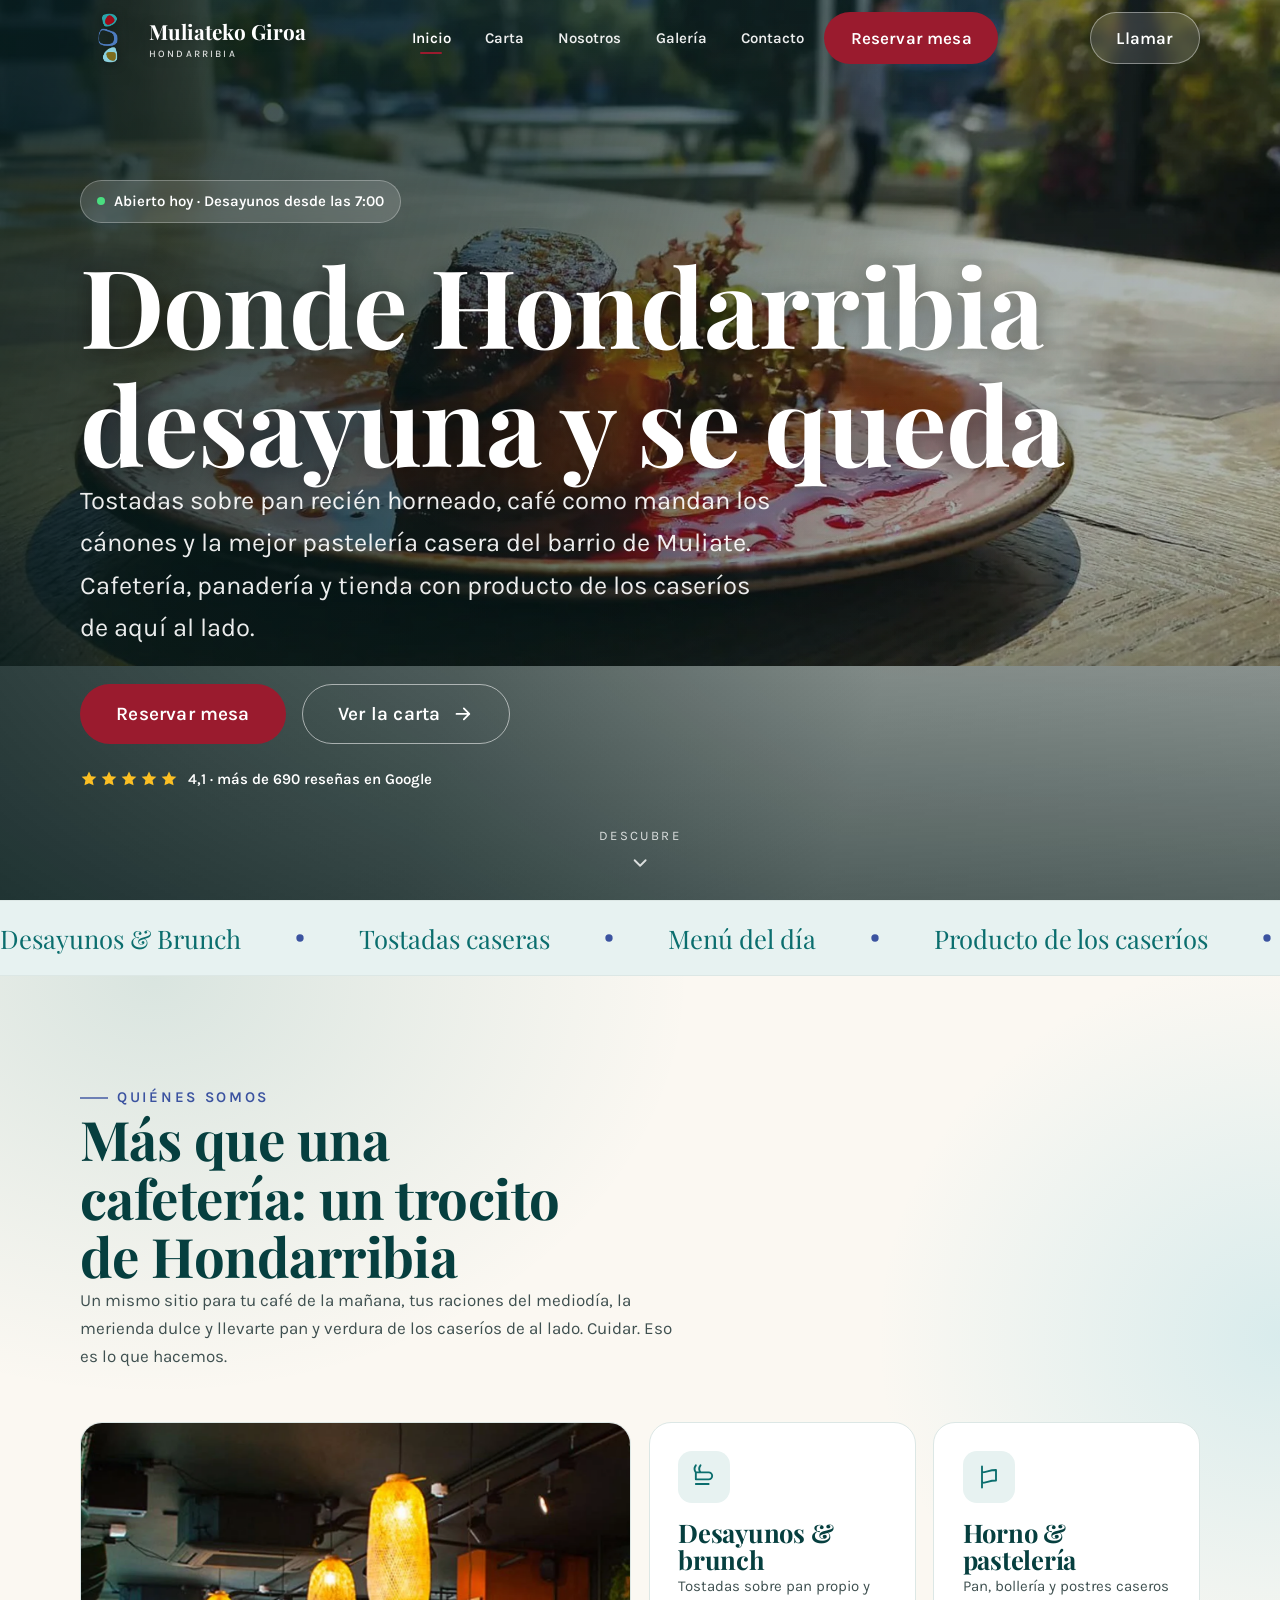
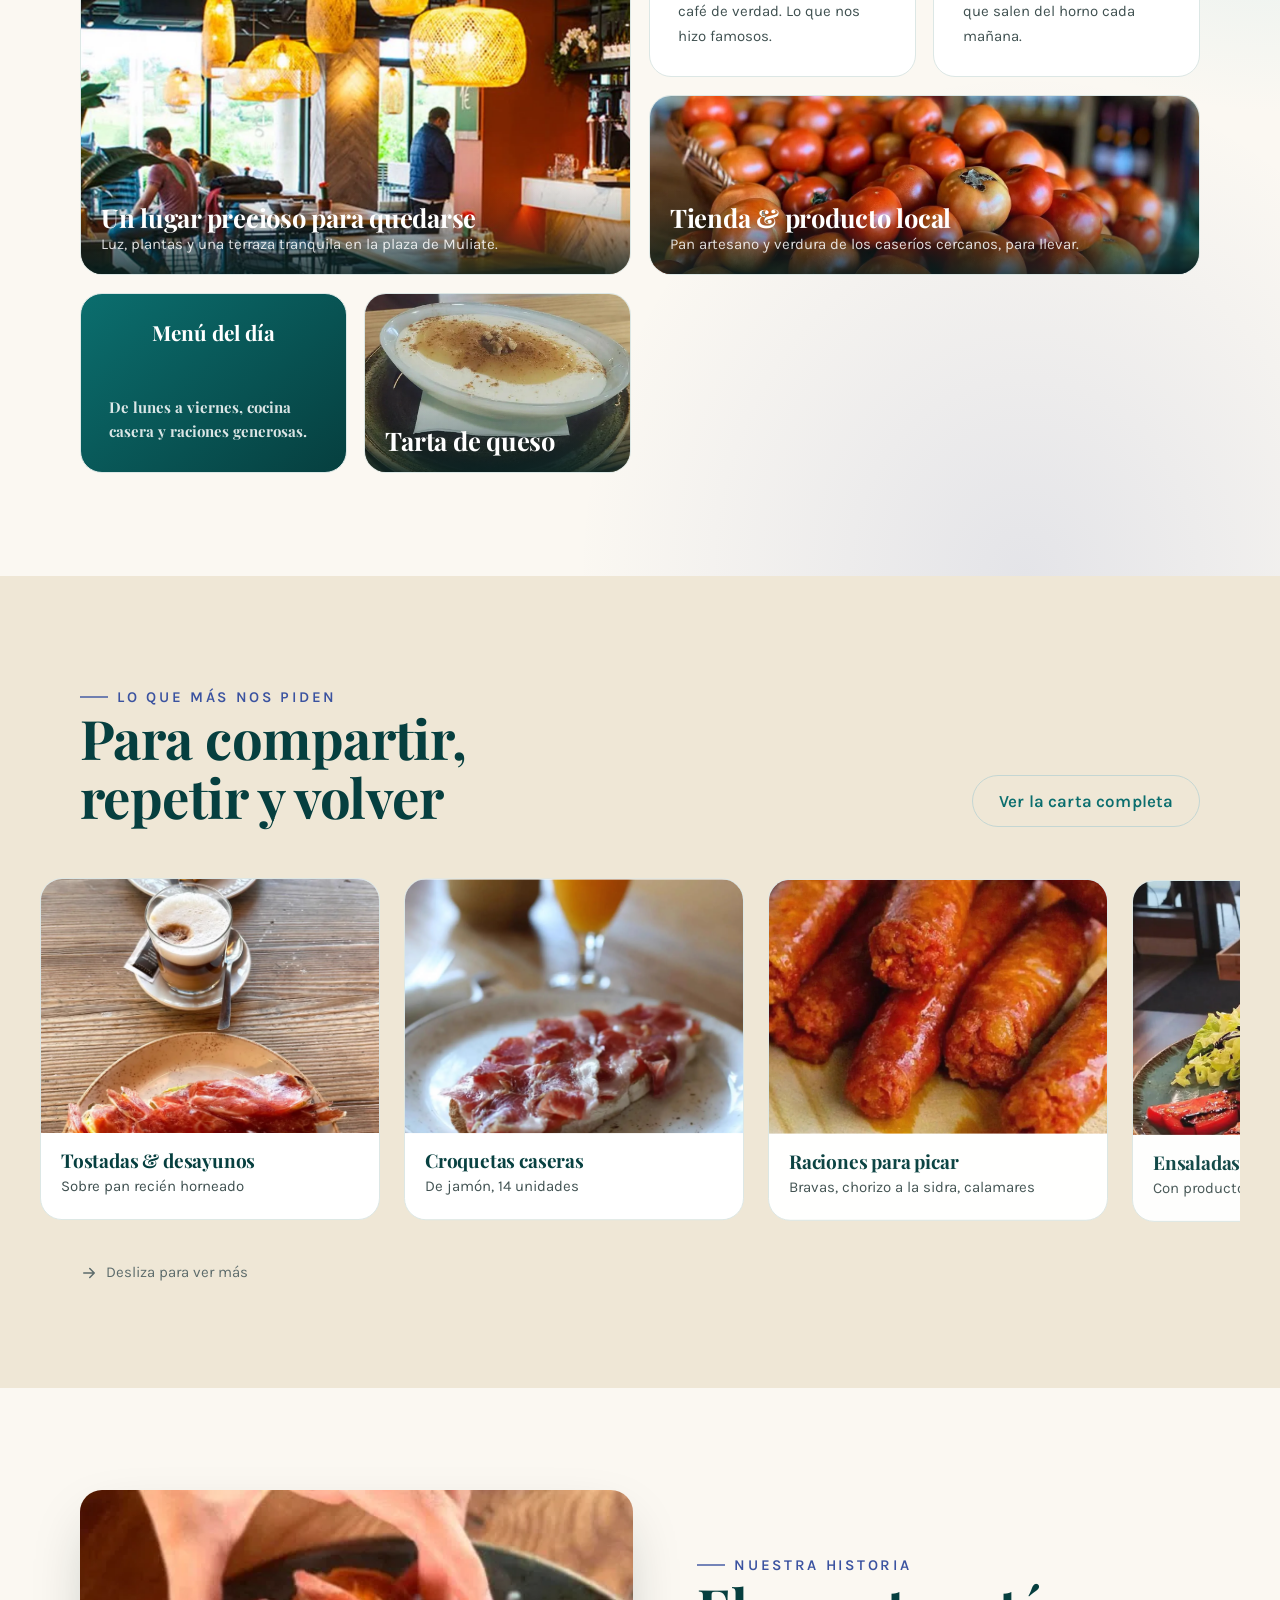
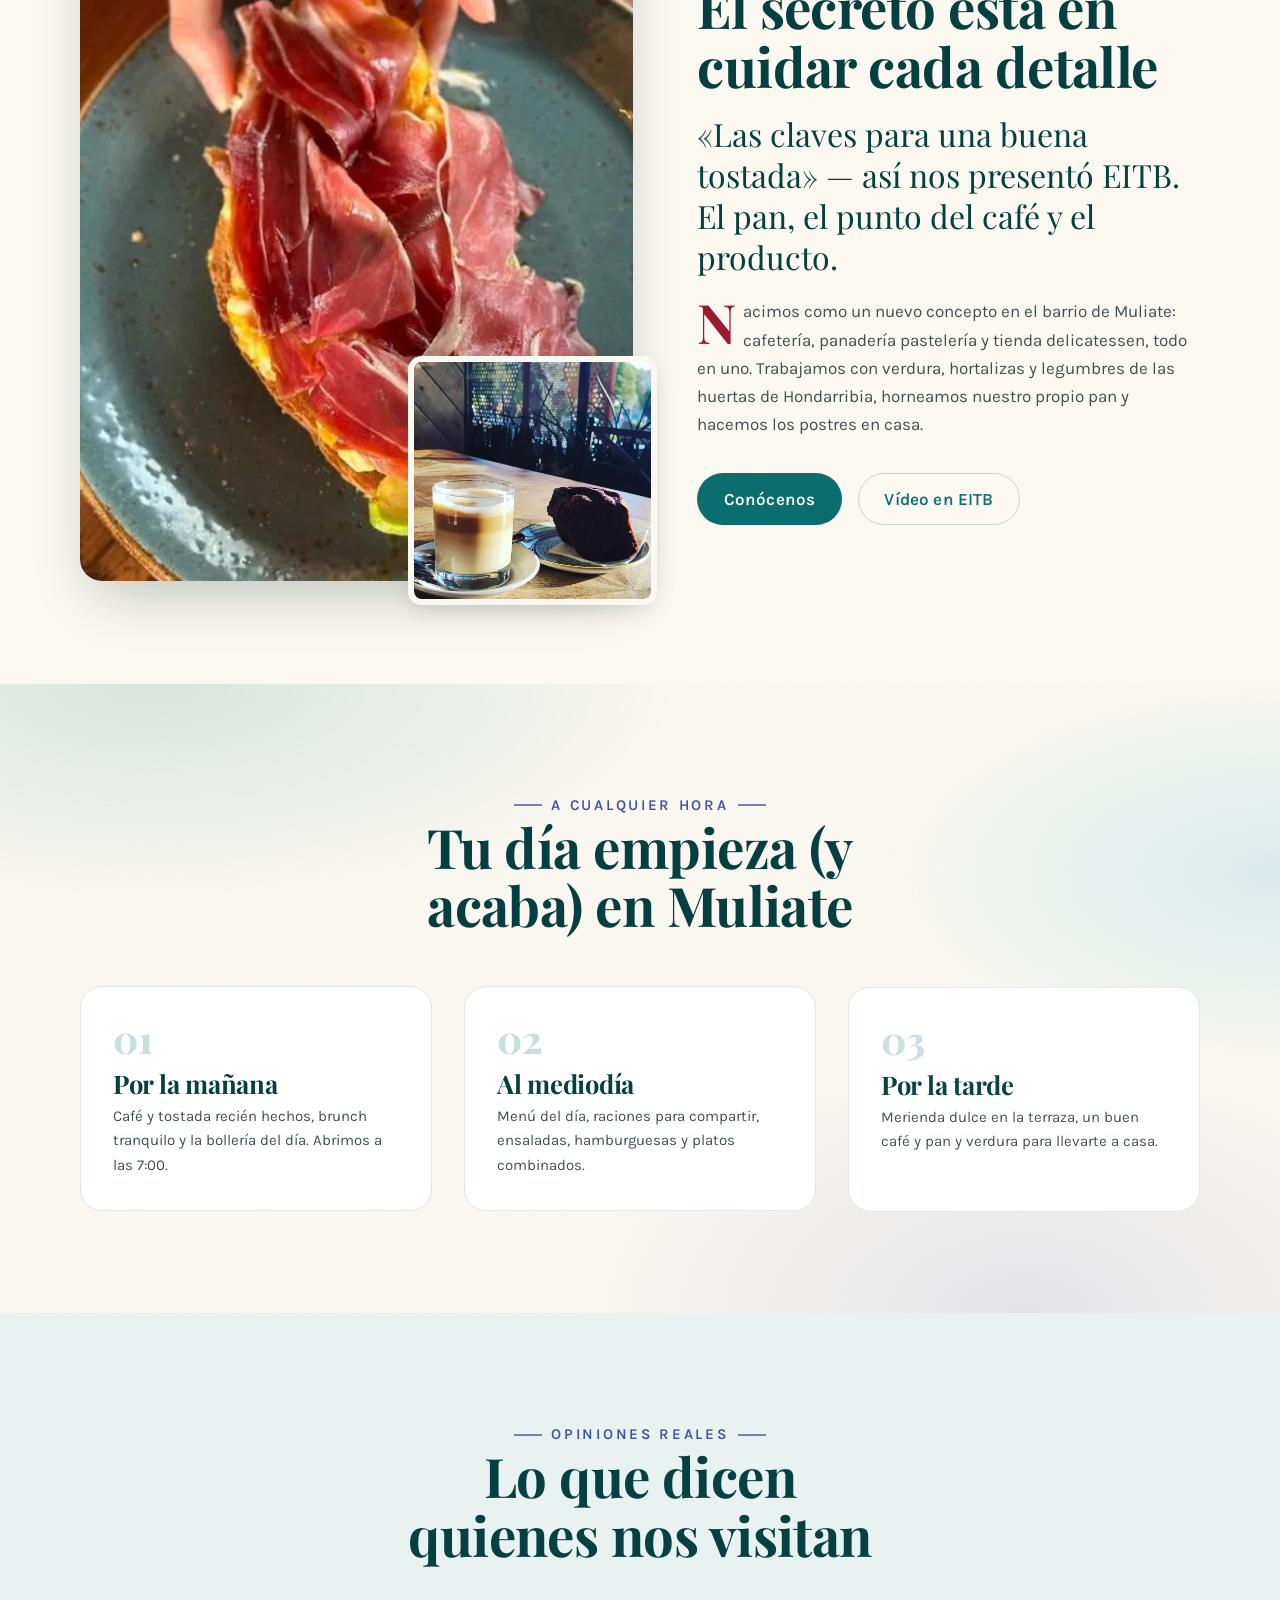
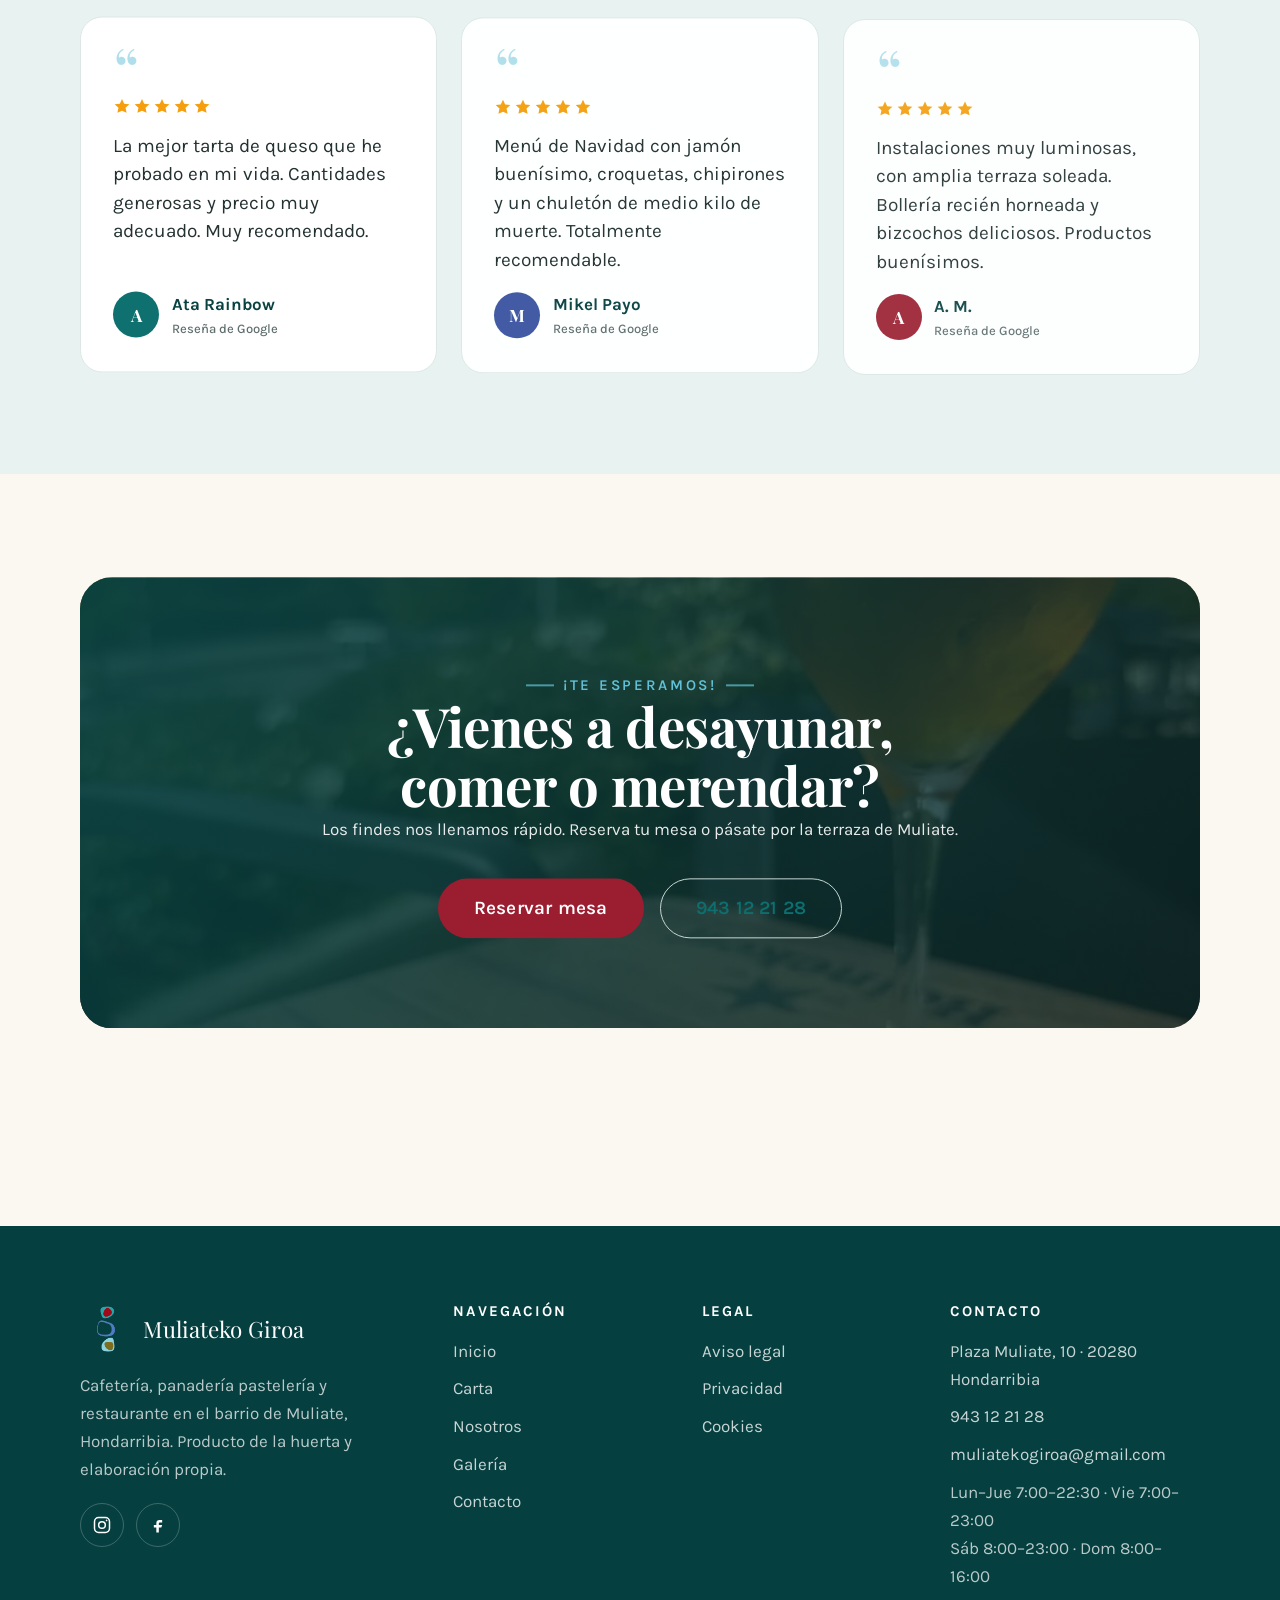
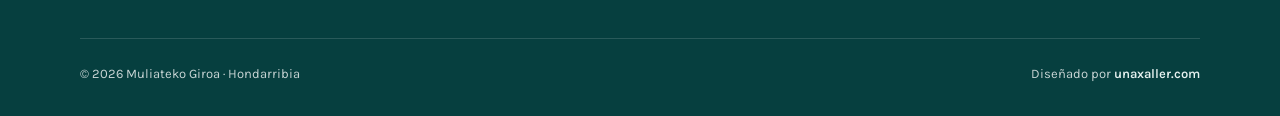
==== commit 66cada63: "feat: retirar precios de toda la web + arreglos del nav móvil Precios: - carta.html: precios de plat" ====
--- a/index.html
+++ b/index.html
@@ -53,7 +53,6 @@
     "url": "https://muliatekogiroa.es/",
     "telephone": "+34943122128",
     "email": "muliatekogiroa@gmail.com",
-    "priceRange": "€€",
     "servesCuisine": ["Cafetería", "Desayunos", "Brunch", "Cocina vasca", "Panadería", "Pastelería"],
     "address": {
       "@type": "PostalAddress",
@@ -163,12 +162,12 @@
       <div class="marquee-track">
         <span>Desayunos &amp; Brunch <svg viewBox="0 0 24 24" fill="currentColor"><circle cx="12" cy="12" r="4"/></svg></span>
         <span>Tostadas caseras <svg viewBox="0 0 24 24" fill="currentColor"><circle cx="12" cy="12" r="4"/></svg></span>
-        <span>Menú del día · 11 € <svg viewBox="0 0 24 24" fill="currentColor"><circle cx="12" cy="12" r="4"/></svg></span>
+        <span>Menú del día <svg viewBox="0 0 24 24" fill="currentColor"><circle cx="12" cy="12" r="4"/></svg></span>
         <span>Producto de los caseríos <svg viewBox="0 0 24 24" fill="currentColor"><circle cx="12" cy="12" r="4"/></svg></span>
         <span>Pastelería propia <svg viewBox="0 0 24 24" fill="currentColor"><circle cx="12" cy="12" r="4"/></svg></span>
         <span>Desayunos &amp; Brunch <svg viewBox="0 0 24 24" fill="currentColor"><circle cx="12" cy="12" r="4"/></svg></span>
         <span>Tostadas caseras <svg viewBox="0 0 24 24" fill="currentColor"><circle cx="12" cy="12" r="4"/></svg></span>
-        <span>Menú del día · 11 € <svg viewBox="0 0 24 24" fill="currentColor"><circle cx="12" cy="12" r="4"/></svg></span>
+        <span>Menú del día <svg viewBox="0 0 24 24" fill="currentColor"><circle cx="12" cy="12" r="4"/></svg></span>
         <span>Producto de los caseríos <svg viewBox="0 0 24 24" fill="currentColor"><circle cx="12" cy="12" r="4"/></svg></span>
         <span>Pastelería propia <svg viewBox="0 0 24 24" fill="currentColor"><circle cx="12" cy="12" r="4"/></svg></span>
       </div>
@@ -205,8 +204,8 @@
           </article>
 
           <article class="bento-cell brand note reveal">
-            <span class="big">11 €</span>
-            <div><h3>Menú del día</h3><p>De lunes a viernes, cocina casera y raciones generosas.</p></div>
+            <span class="big">Menú del día</span>
+            <div><p>De lunes a viernes, cocina casera y raciones generosas.</p></div>
           </article>
 
           <article class="bento-cell media reveal">
@@ -232,23 +231,23 @@
           <div class="showcase-track" role="list">
             <article class="dish reveal" role="listitem">
               <div class="dish-media"><img src="assets/img/menu/tostada-jamon.webp" alt="Tostada de jamón ibérico con café" width="680" height="510" loading="lazy"></div>
-              <div class="dish-body"><div><h3>Tostadas &amp; desayunos</h3><p>Sobre pan recién horneado</p></div><span class="dish-price">desde 9 €</span></div>
+              <div class="dish-body"><div><h3>Tostadas &amp; desayunos</h3><p>Sobre pan recién horneado</p></div></div>
             </article>
             <article class="dish reveal" role="listitem">
               <div class="dish-media"><img src="assets/img/menu/croquetas.webp" alt="Croquetas caseras de jamón" width="680" height="510" loading="lazy"></div>
-              <div class="dish-body"><div><h3>Croquetas caseras</h3><p>De jamón, 14 unidades</p></div><span class="dish-price">12 €</span></div>
+              <div class="dish-body"><div><h3>Croquetas caseras</h3><p>De jamón, 14 unidades</p></div></div>
             </article>
             <article class="dish reveal" role="listitem">
               <div class="dish-media"><img src="assets/img/menu/patatas-bravas.webp" alt="Patatas bravas, una de nuestras raciones para compartir" width="680" height="510" loading="lazy"></div>
-              <div class="dish-body"><div><h3>Raciones para picar</h3><p>Bravas, chorizo a la sidra, calamares</p></div><span class="dish-price">desde 8 €</span></div>
+              <div class="dish-body"><div><h3>Raciones para picar</h3><p>Bravas, chorizo a la sidra, calamares</p></div></div>
             </article>
             <article class="dish reveal" role="listitem">
               <div class="dish-media"><img src="assets/img/menu/ensalada.webp" alt="Ensalada de tomate del país" width="680" height="510" loading="lazy"></div>
-              <div class="dish-body"><div><h3>Ensaladas frescas</h3><p>Con producto de temporada</p></div><span class="dish-price">desde 9,50 €</span></div>
+              <div class="dish-body"><div><h3>Ensaladas frescas</h3><p>Con producto de temporada</p></div></div>
             </article>
             <article class="dish reveal" role="listitem">
               <div class="dish-media"><img src="assets/img/menu/tarta-queso.webp" alt="Tarta de queso casera" width="680" height="510" loading="lazy"></div>
-              <div class="dish-body"><div><h3>Pastelería casera</h3><p>Tarta de queso, bizcochos, napolitanas</p></div><span class="dish-price">casero</span></div>
+              <div class="dish-body"><div><h3>Pastelería casera</h3><p>Tarta de queso, bizcochos, napolitanas</p></div></div>
             </article>
           </div>
           <span class="showcase-hint" aria-hidden="true">
@@ -290,7 +289,7 @@
         </div>
         <div class="steps">
           <article class="step reveal"><h3>Por la mañana</h3><p>Café y tostada recién hechos, brunch tranquilo y la bollería del día. Abrimos a las 7:00.</p></article>
-          <article class="step reveal"><h3>Al mediodía</h3><p>Menú del día por 11 €, raciones para compartir, ensaladas, hamburguesas y platos combinados.</p></article>
+          <article class="step reveal"><h3>Al mediodía</h3><p>Menú del día, raciones para compartir, ensaladas, hamburguesas y platos combinados.</p></article>
           <article class="step reveal"><h3>Por la tarde</h3><p>Merienda dulce en la terraza, un buen café y pan y verdura para llevarte a casa.</p></article>
         </div>
       </div>
--- a/assets/css/components.css
+++ b/assets/css/components.css
@@ -41,9 +41,13 @@
 .site-header.over-hero:not(.is-scrolled) .brand { color: #fff; text-shadow: 0 1px 12px rgba(0,0,0,.35); }
 .site-header.over-hero:not(.is-scrolled) .brand-sub { color: rgba(255,255,255,.85); }
 .site-header.over-hero:not(.is-scrolled) .brand-logo { filter: drop-shadow(0 1px 6px rgba(0,0,0,.4)); }
-.site-header.over-hero:not(.is-scrolled) .nav-link { color: rgba(255,255,255,.92); }
-.site-header.over-hero:not(.is-scrolled) .nav-link:hover,
-.site-header.over-hero:not(.is-scrolled) .nav-link[aria-current="page"] { color: #fff; }
+/* White links only apply to the inline desktop nav; on mobile the links live
+   in the light slide-in panel and must keep their dark base colors. */
+@media (min-width: 881px) {
+  .site-header.over-hero:not(.is-scrolled) .nav-link { color: rgba(255,255,255,.92); }
+  .site-header.over-hero:not(.is-scrolled) .nav-link:hover,
+  .site-header.over-hero:not(.is-scrolled) .nav-link[aria-current="page"] { color: #fff; }
+}
 .site-header.over-hero:not(.is-scrolled) .nav-actions .btn:not(.btn-accent) {
   --btn-bg: rgba(255,255,255,.14); --btn-fg: #fff; border-color: rgba(255,255,255,.4); backdrop-filter: blur(6px);
 }
@@ -104,6 +108,9 @@
   .nav-link:hover::after, .nav-link[aria-current="page"]::after { transform: scaleX(1); }
   .nav-actions .btn { display: none; }
   .nav-links .btn { display: inline-flex; margin-top: 1rem; width: 100%; }
+  /* Solid header on mobile: backdrop-filter would make the fixed header the
+     containing block of the fixed .nav-links panel and clip the open menu. */
+  .site-header.is-scrolled, .site-header.is-solid { background: var(--c-bg); backdrop-filter: none; }
 }
 
 /* ---------- Hero ---------- */
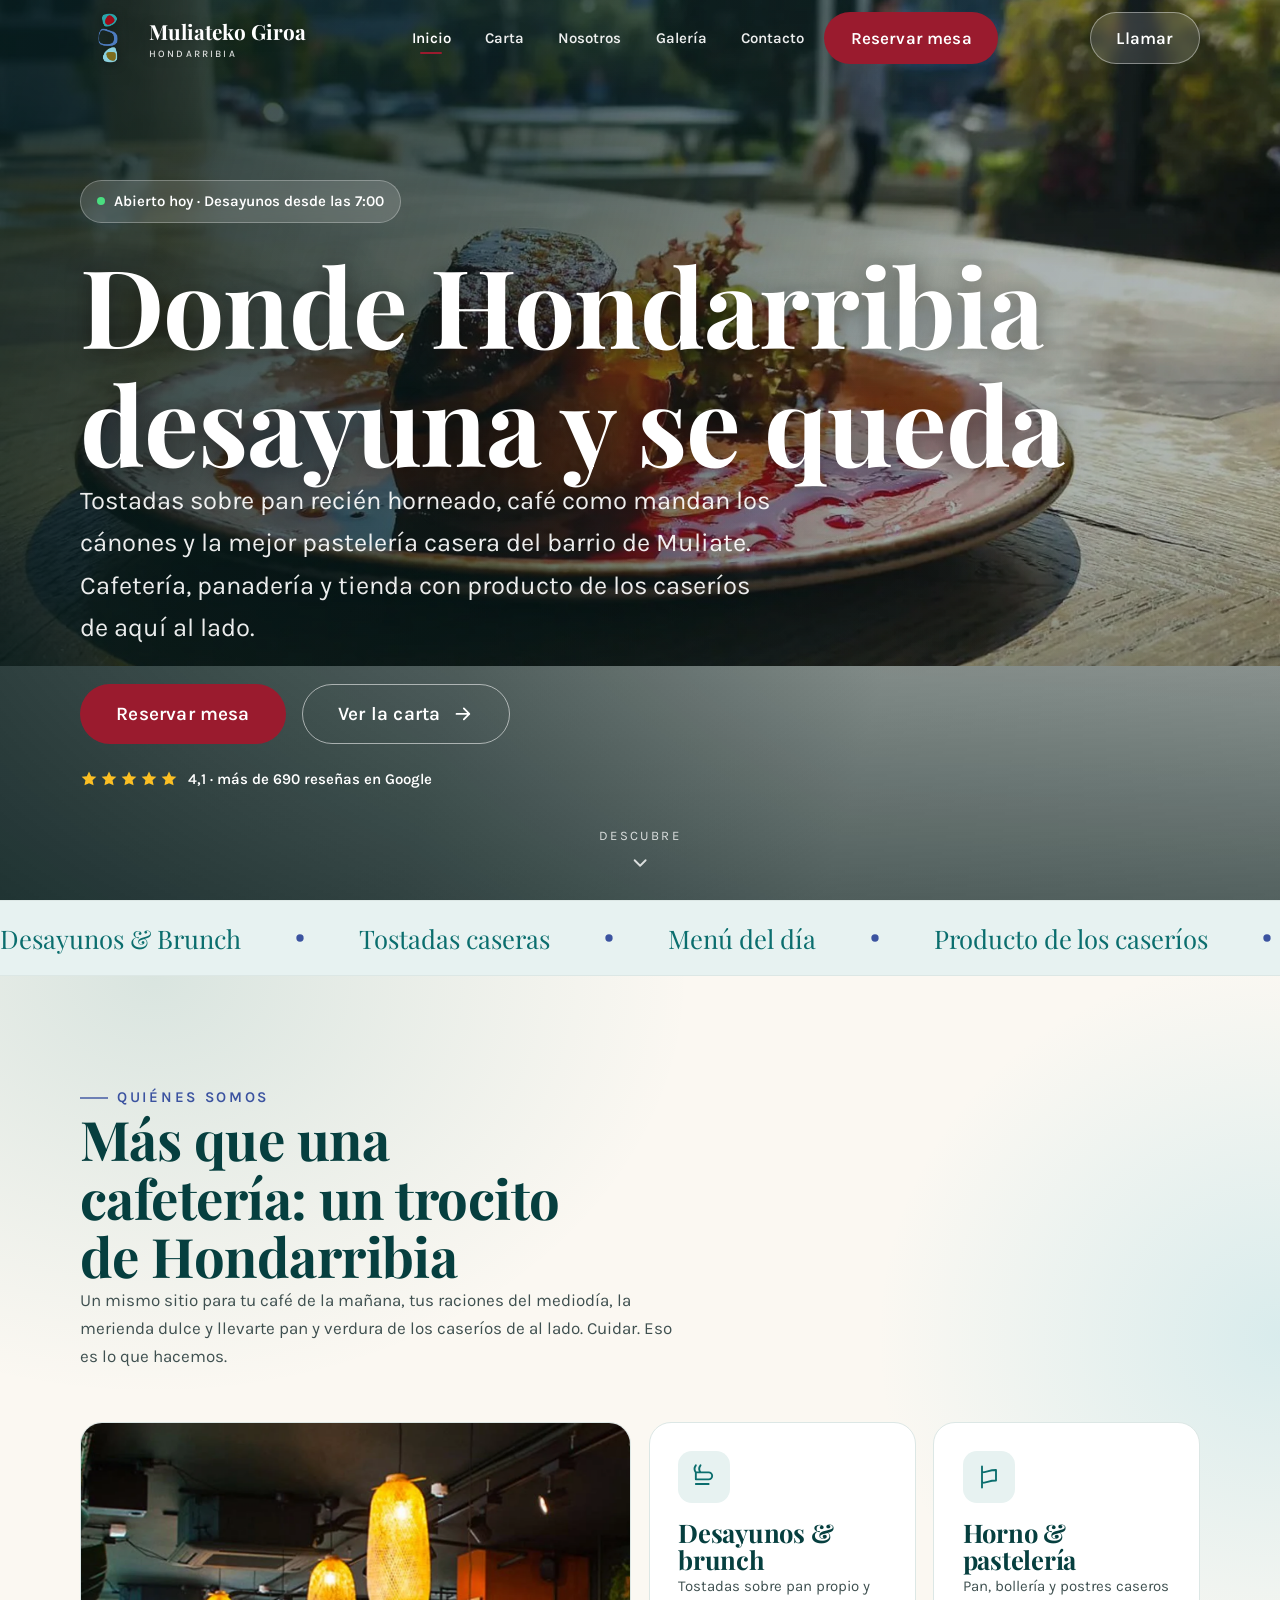
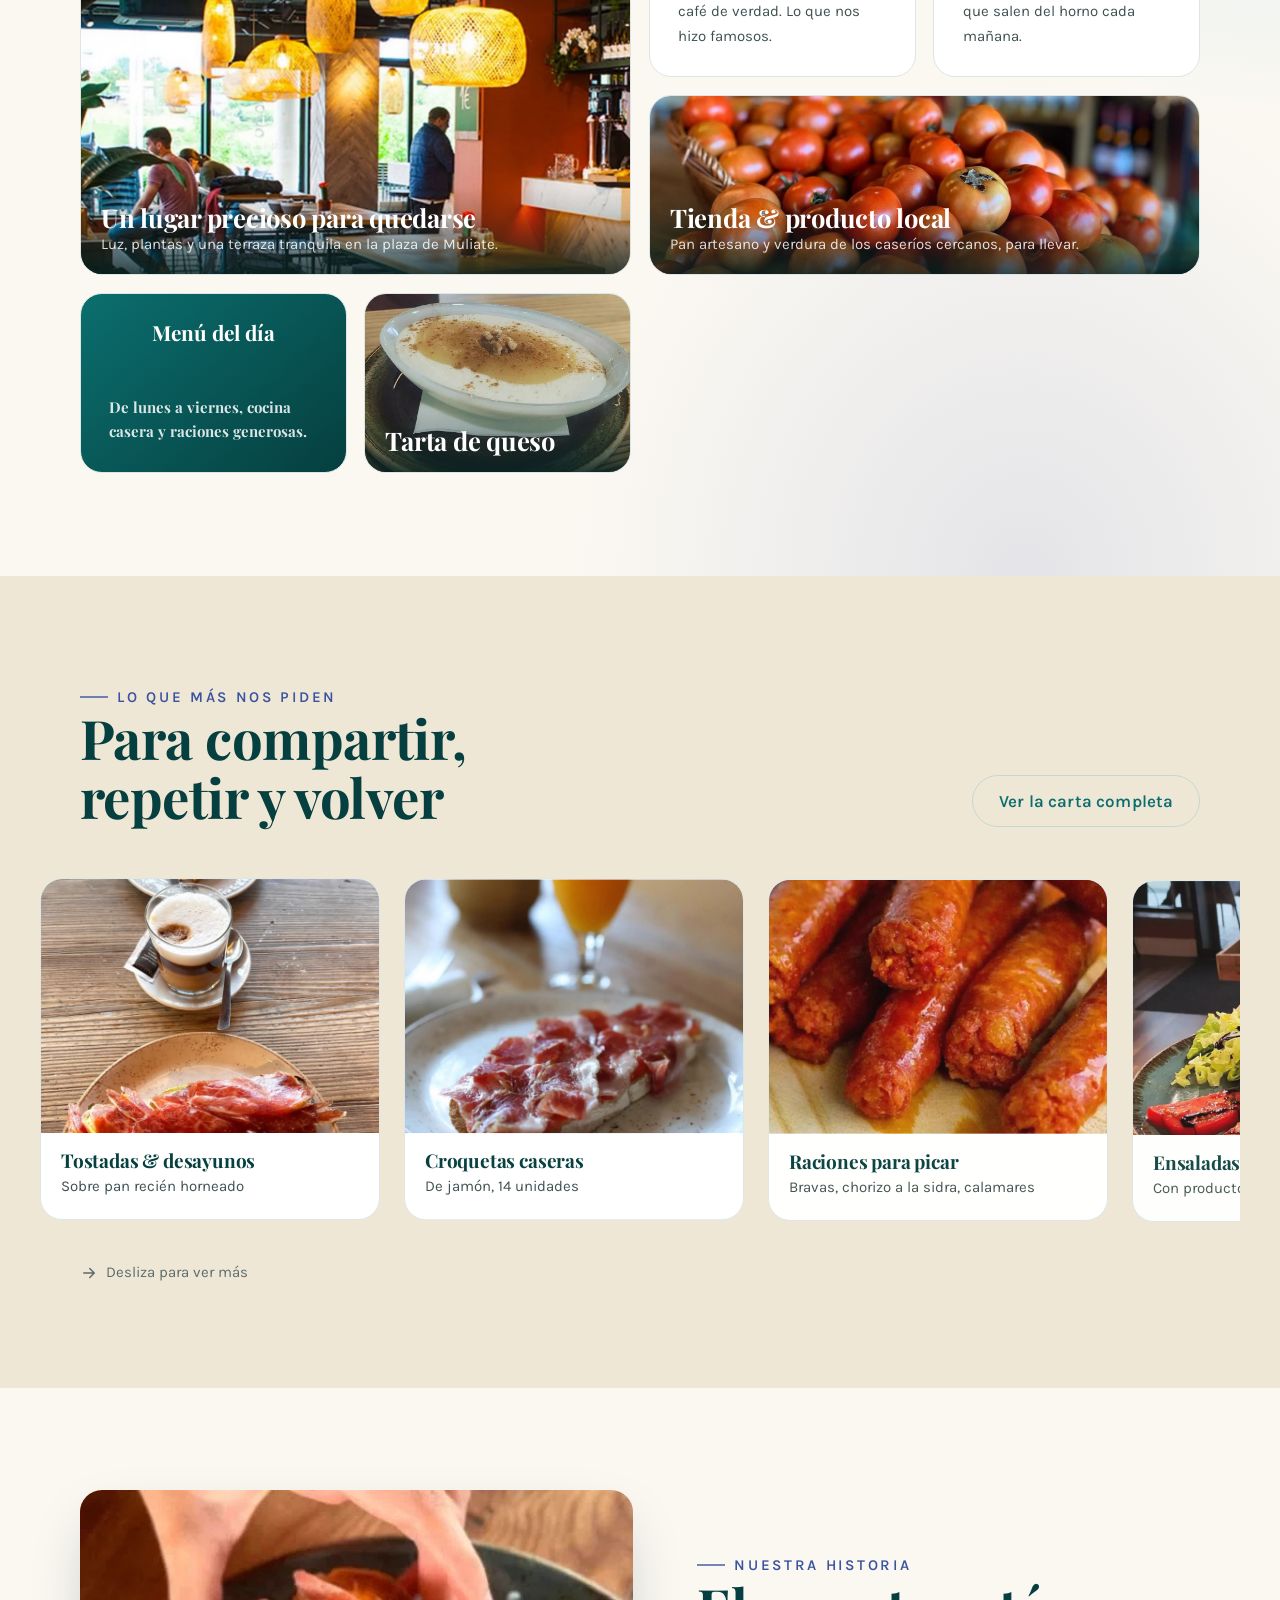
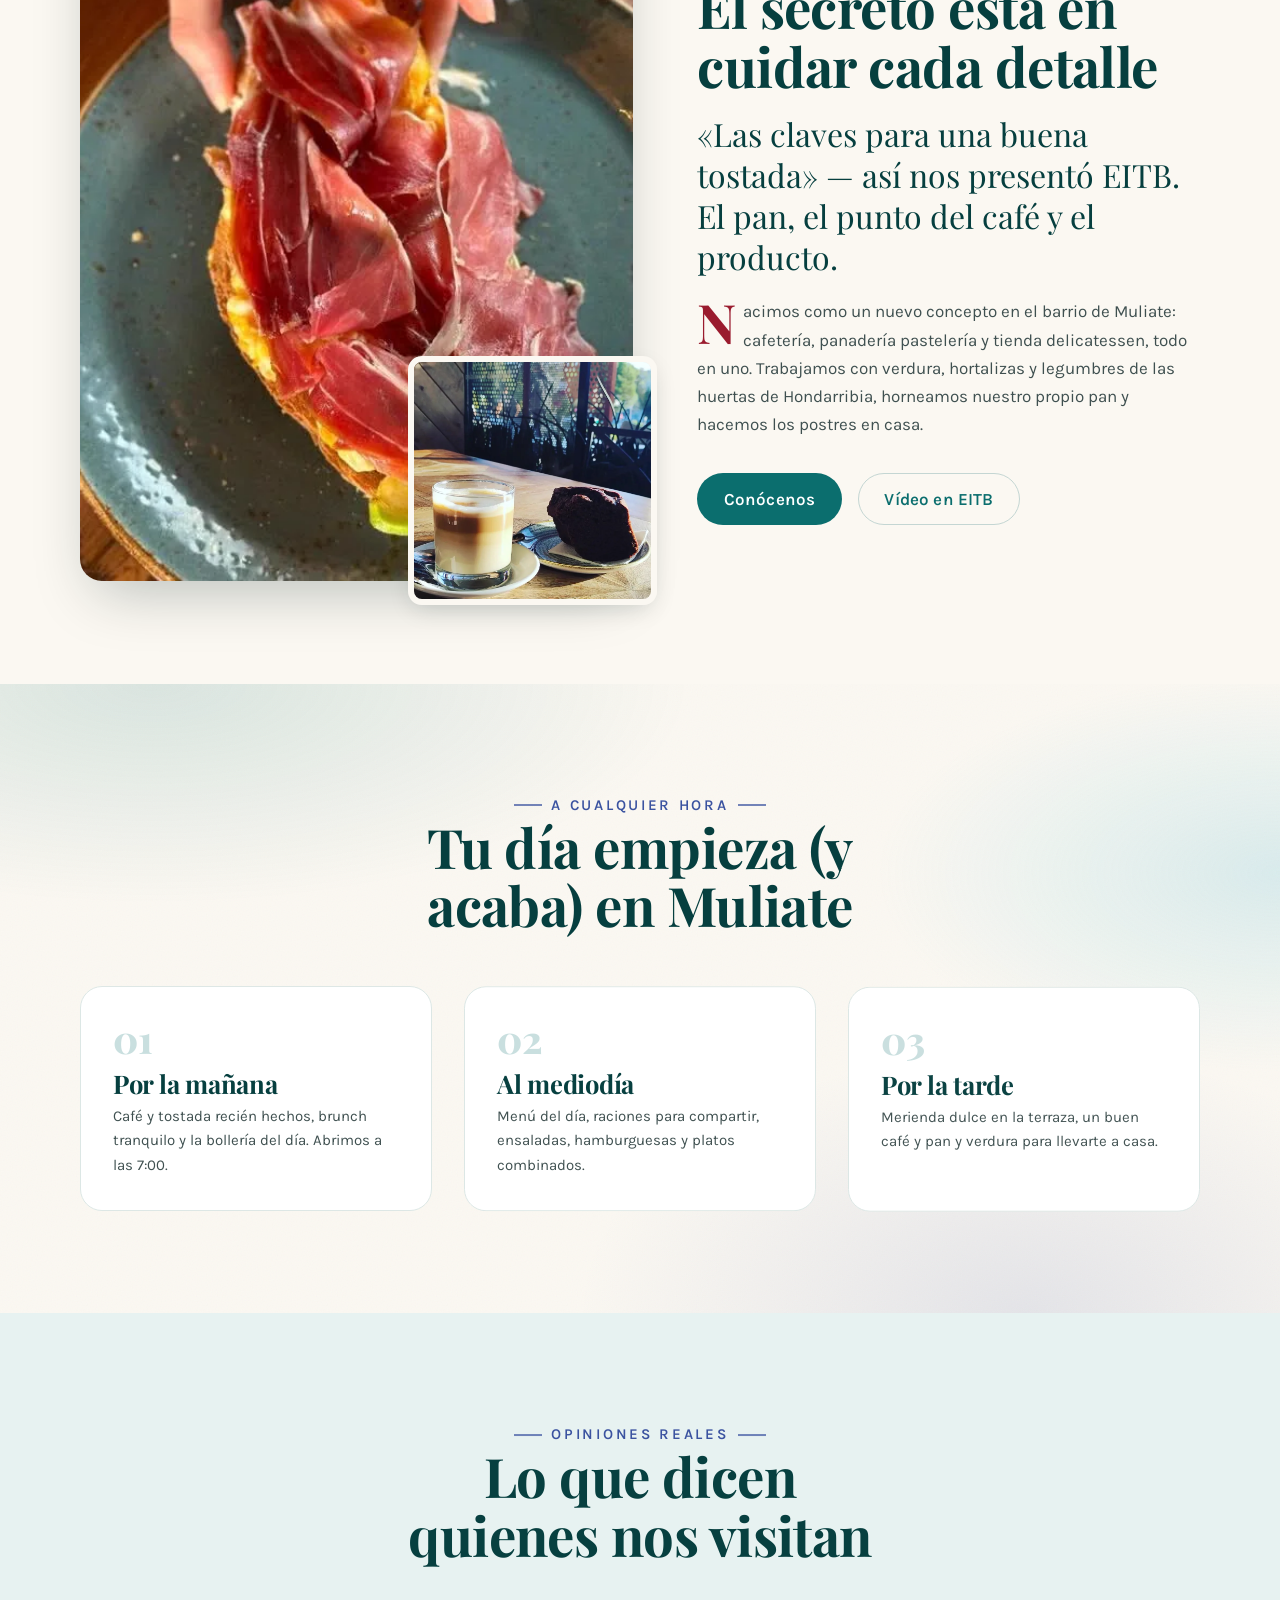
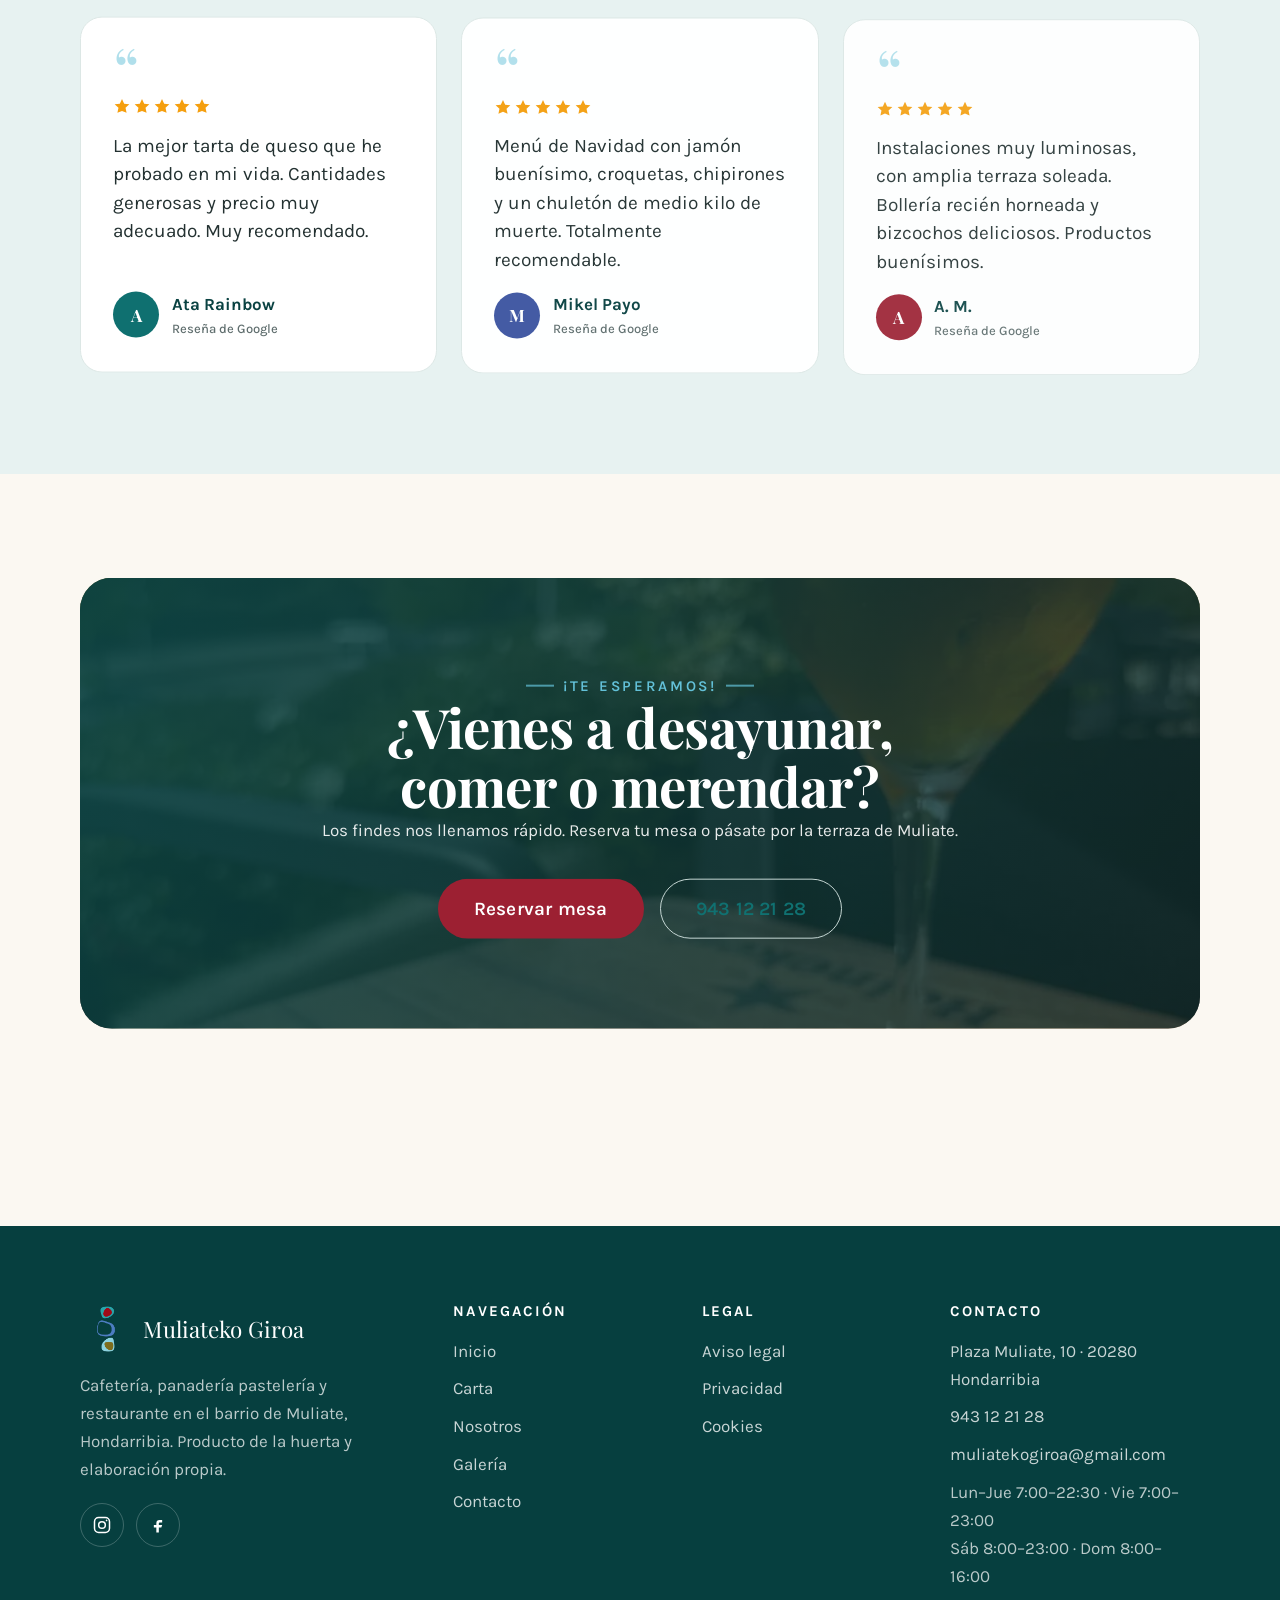
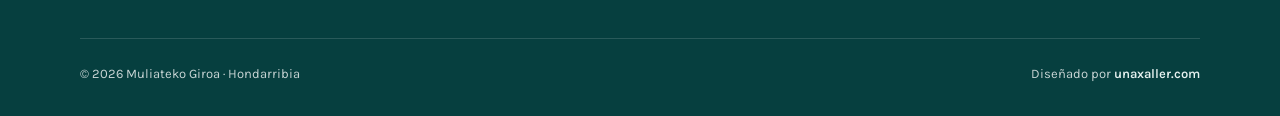
==== commit 6c16f7aa: "fix(nav): cache-busting v=3 en CSS/JS de todas las páginas + -webkit-backdrop-filter El arreglo del " ====
--- a/index.html
+++ b/index.html
@@ -38,10 +38,10 @@
 
   <link rel="preload" href="assets/fonts/playfair-latin.woff2" as="font" type="font/woff2" crossorigin>
   <link rel="preload" href="assets/fonts/karla-latin.woff2" as="font" type="font/woff2" crossorigin>
-  <link rel="stylesheet" href="assets/css/fonts.css">
-  <link rel="stylesheet" href="assets/css/styles.css">
-  <link rel="stylesheet" href="assets/css/components.css">
-  <link rel="stylesheet" href="assets/css/modern.css">
+  <link rel="stylesheet" href="assets/css/fonts.css?v=3">
+  <link rel="stylesheet" href="assets/css/styles.css?v=3">
+  <link rel="stylesheet" href="assets/css/components.css?v=3">
+  <link rel="stylesheet" href="assets/css/modern.css?v=3">
 
   <script type="application/ld+json">
   {
@@ -354,7 +354,7 @@
 
   <script src="assets/js/vendor/gsap.min.js" defer></script>
   <script src="assets/js/vendor/ScrollTrigger.min.js" defer></script>
-  <script src="assets/js/partials.js" defer></script>
-  <script src="assets/js/main.js" defer></script>
+  <script src="assets/js/partials.js?v=3" defer></script>
+  <script src="assets/js/main.js?v=3" defer></script>
 </body>
 </html>
--- a/assets/css/components.css
+++ b/assets/css/components.css
@@ -33,6 +33,7 @@
 }
 .site-header.is-scrolled, .site-header.is-solid {
   background: color-mix(in srgb, var(--c-bg) 88%, transparent);
+  -webkit-backdrop-filter: blur(12px) saturate(1.2);
   backdrop-filter: blur(12px) saturate(1.2);
   box-shadow: 0 1px 0 var(--c-border), var(--shadow-sm);
 }
@@ -110,7 +111,11 @@
   .nav-links .btn { display: inline-flex; margin-top: 1rem; width: 100%; }
   /* Solid header on mobile: backdrop-filter would make the fixed header the
      containing block of the fixed .nav-links panel and clip the open menu. */
-  .site-header.is-scrolled, .site-header.is-solid { background: var(--c-bg); backdrop-filter: none; }
+  .site-header.is-scrolled, .site-header.is-solid {
+    background: var(--c-bg);
+    -webkit-backdrop-filter: none;
+    backdrop-filter: none;
+  }
 }
 
 /* ---------- Hero ---------- */
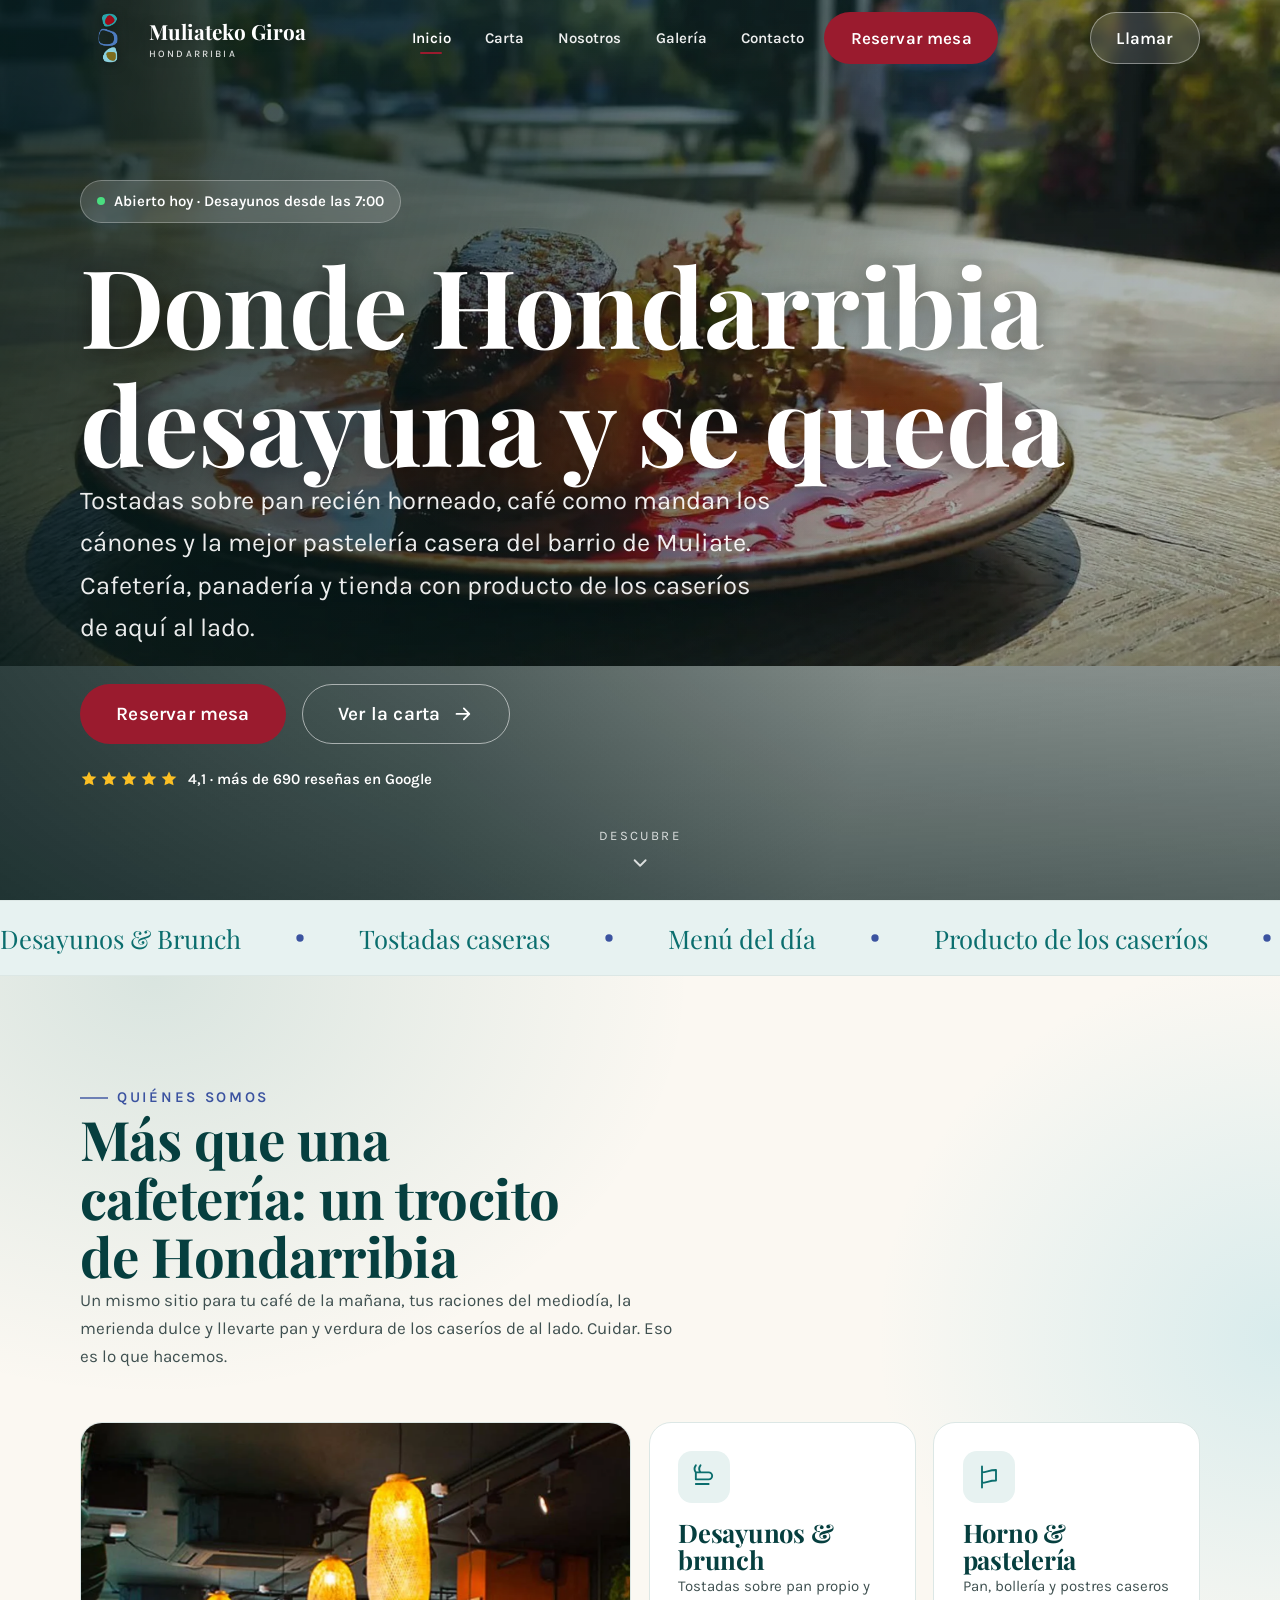
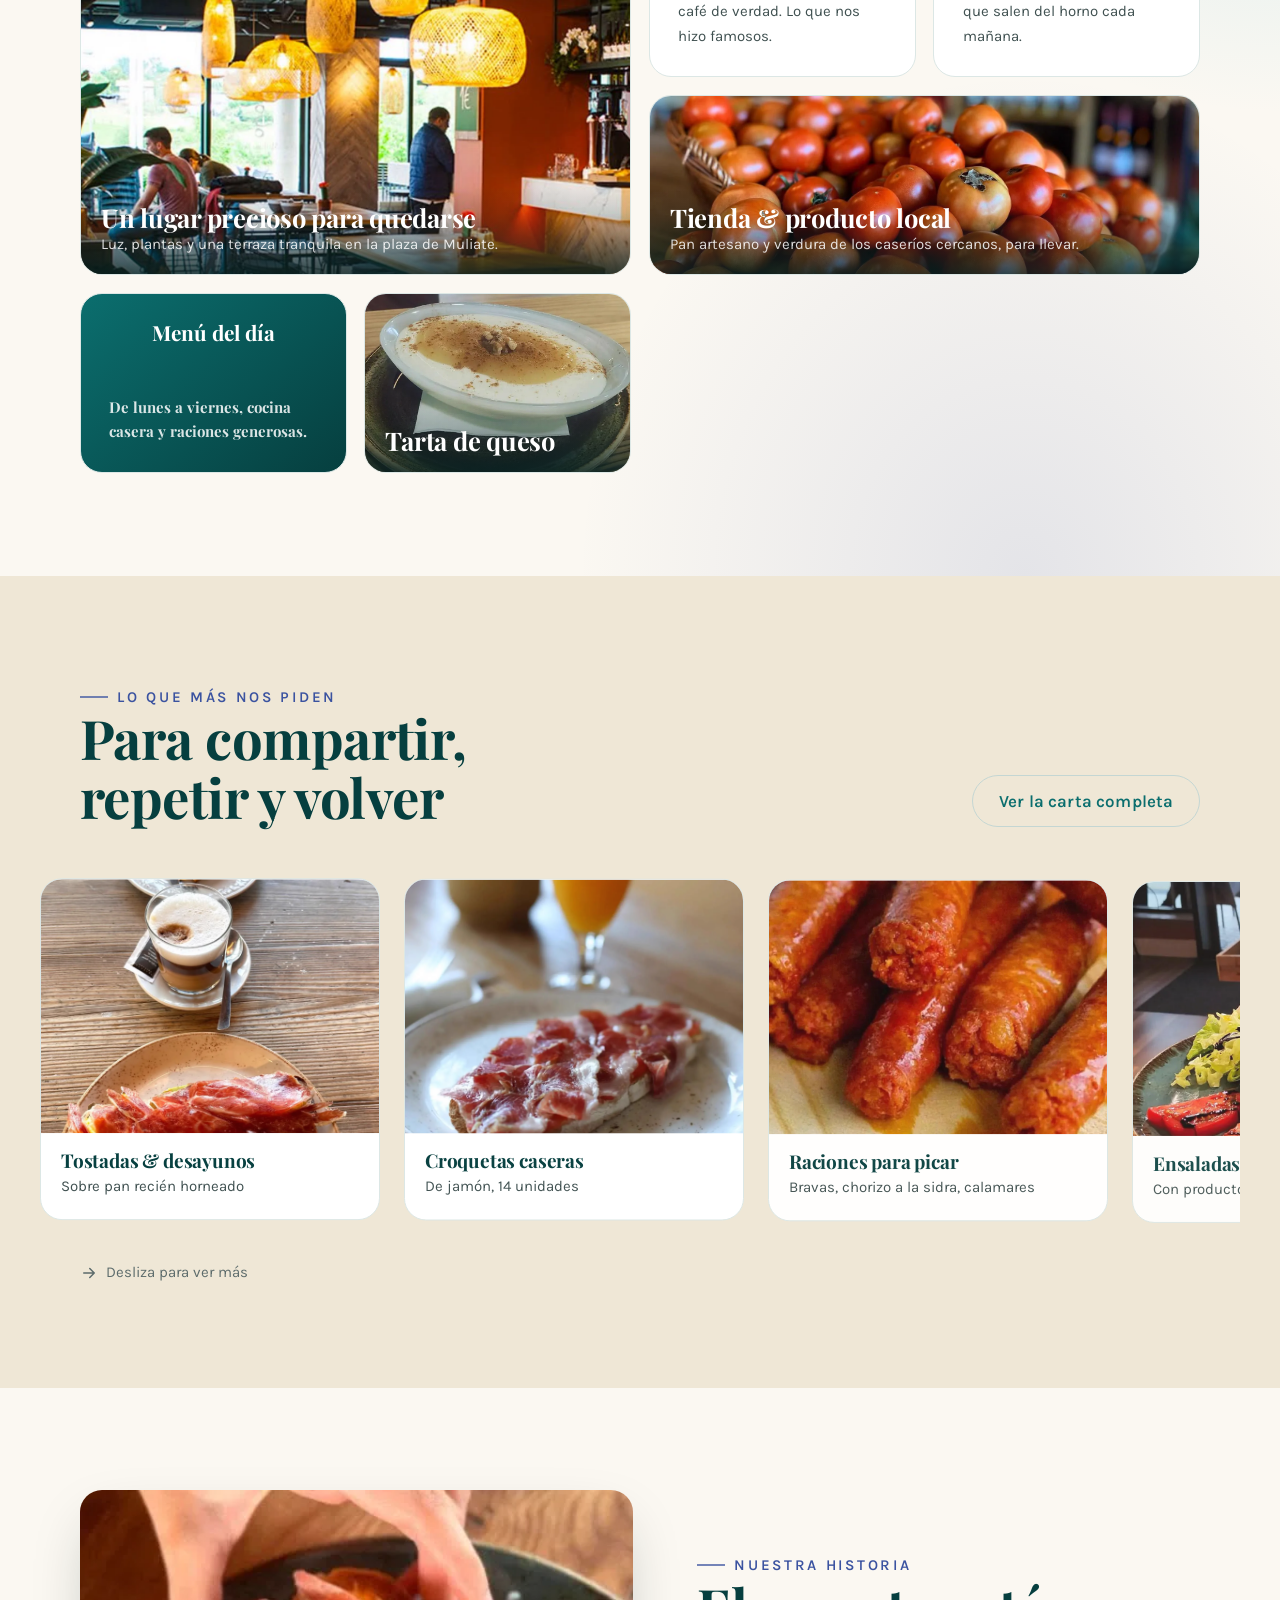
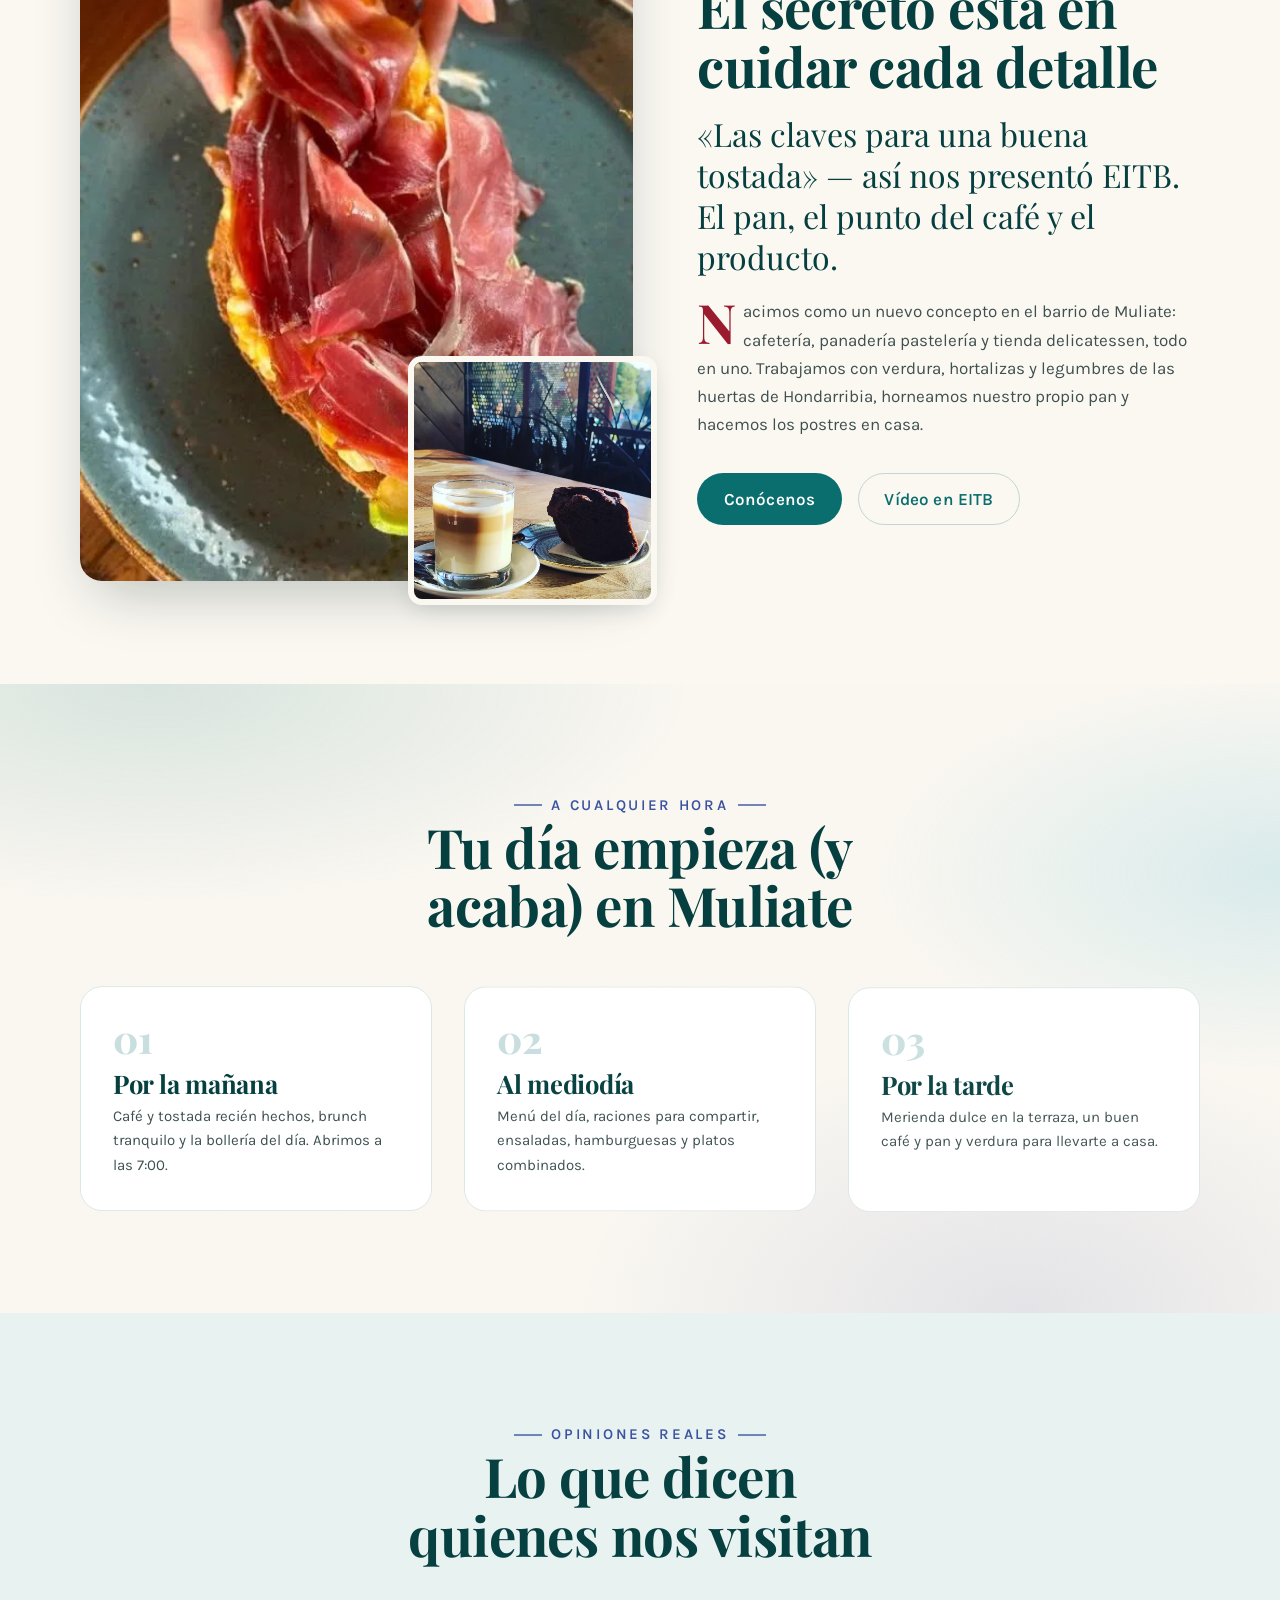
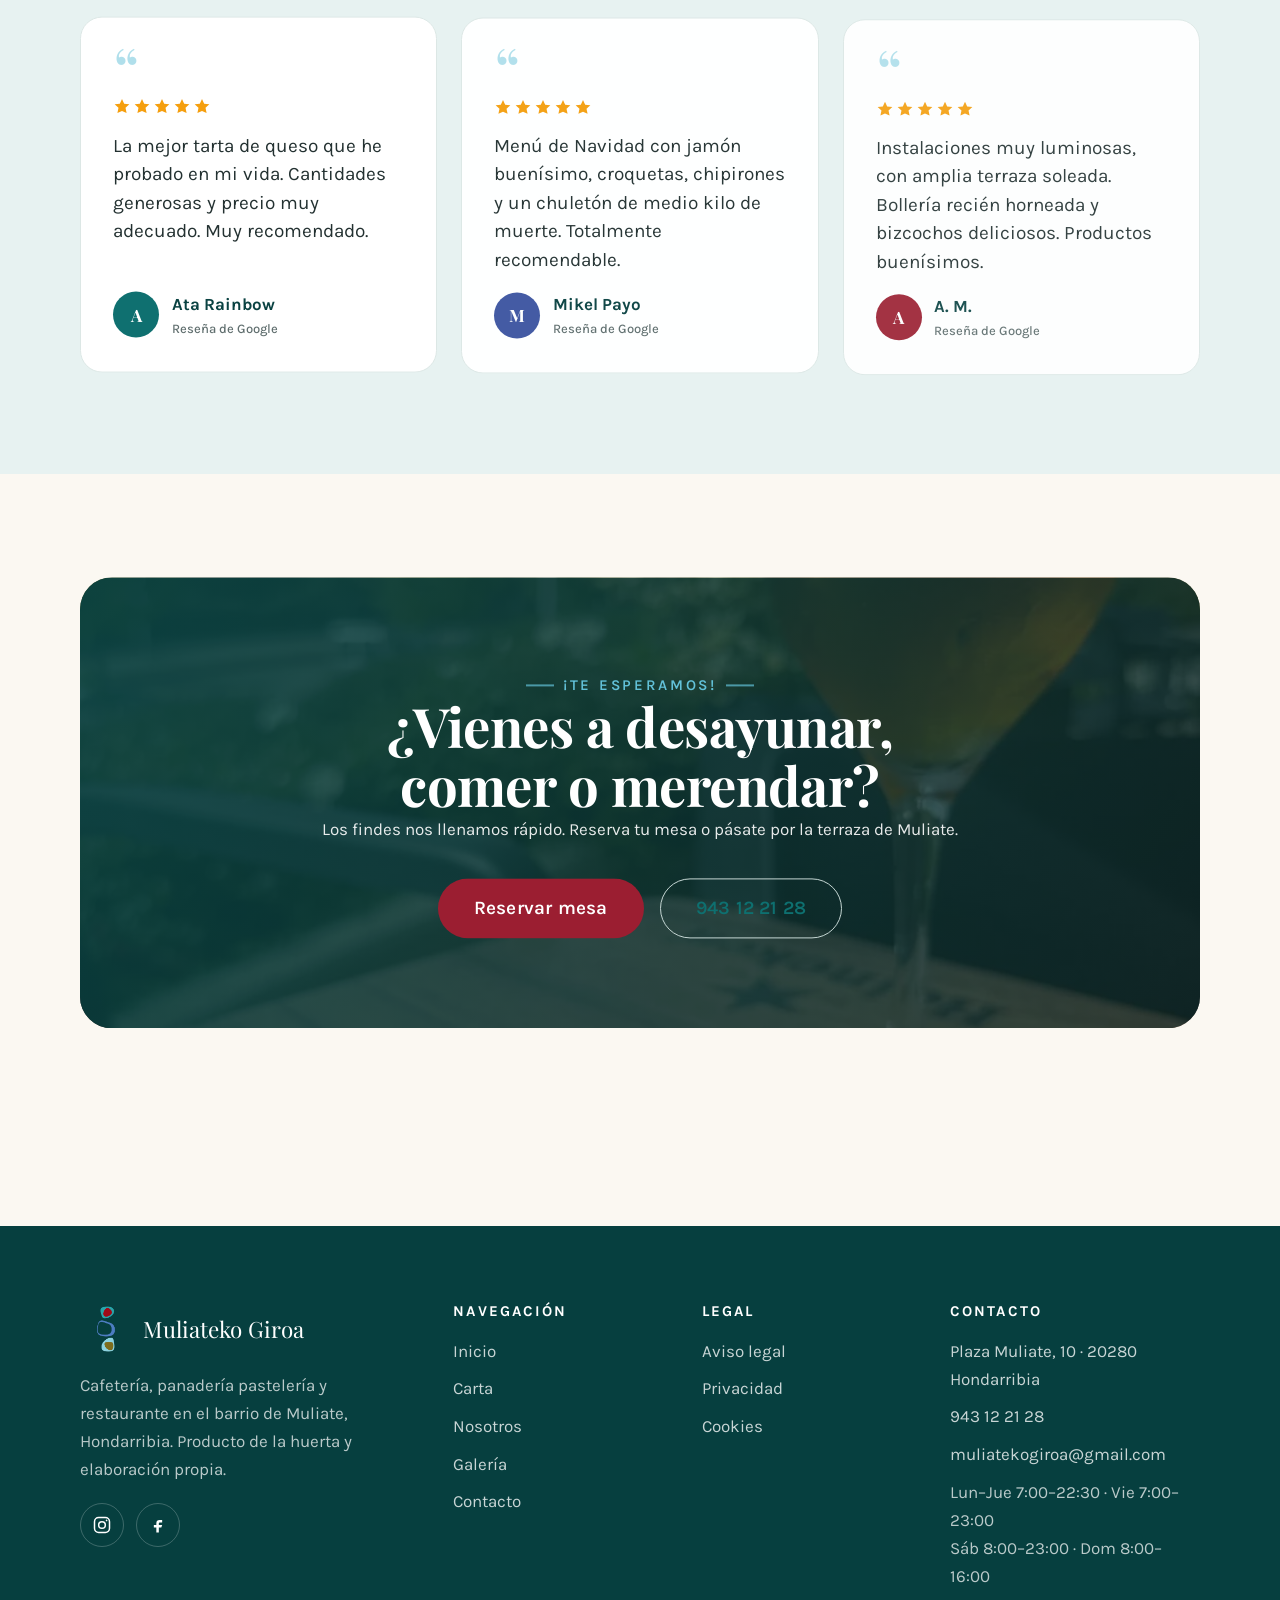
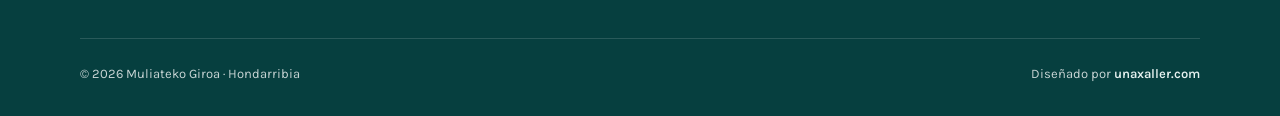
==== commit 9c702ca5: "fix(bento): la rejilla de inicio se rompía en móvil por especificidad CSS La regla base .bento-cell." ====
--- a/index.html
+++ b/index.html
@@ -38,10 +38,10 @@
 
   <link rel="preload" href="assets/fonts/playfair-latin.woff2" as="font" type="font/woff2" crossorigin>
   <link rel="preload" href="assets/fonts/karla-latin.woff2" as="font" type="font/woff2" crossorigin>
-  <link rel="stylesheet" href="assets/css/fonts.css?v=3">
-  <link rel="stylesheet" href="assets/css/styles.css?v=3">
-  <link rel="stylesheet" href="assets/css/components.css?v=3">
-  <link rel="stylesheet" href="assets/css/modern.css?v=3">
+  <link rel="stylesheet" href="assets/css/fonts.css?v=4">
+  <link rel="stylesheet" href="assets/css/styles.css?v=4">
+  <link rel="stylesheet" href="assets/css/components.css?v=4">
+  <link rel="stylesheet" href="assets/css/modern.css?v=4">
 
   <script type="application/ld+json">
   {
@@ -354,7 +354,7 @@
 
   <script src="assets/js/vendor/gsap.min.js" defer></script>
   <script src="assets/js/vendor/ScrollTrigger.min.js" defer></script>
-  <script src="assets/js/partials.js?v=3" defer></script>
-  <script src="assets/js/main.js?v=3" defer></script>
+  <script src="assets/js/partials.js?v=4" defer></script>
+  <script src="assets/js/main.js?v=4" defer></script>
 </body>
 </html>
--- a/assets/css/modern.css
+++ b/assets/css/modern.css
@@ -50,8 +50,19 @@
 .bento-cell.brand h3, .bento-cell.brand .big { color: #fff; }
 .bento-cell.brand p { color: rgba(255,255,255,.85); }
 .bento-cell.brand .big { font-family: var(--font-display); font-size: clamp(2.4rem,2rem+2vw,3.4rem); line-height: 1; }
-@media (max-width: 860px) { .bento { grid-template-columns: repeat(2, 1fr); } .bento-cell.col2 { grid-column: span 2; } .bento-cell.row2 { grid-row: span 1; } }
-@media (max-width: 520px) { .bento { grid-template-columns: 1fr; } .bento-cell.col2 { grid-column: span 1; } }
+/* The .bento-cell.col2.row2 base rule (3 classes) outranks 2-class overrides,
+   so these breakpoint resets must include the compound selector too. */
+@media (max-width: 860px) {
+  .bento { grid-template-columns: repeat(2, 1fr); }
+  .bento-cell.col2, .bento-cell.col2.row2 { grid-column: span 2; }
+  .bento-cell.row2, .bento-cell.col2.row2 { grid-row: span 1; }
+}
+@media (max-width: 520px) {
+  .bento { grid-template-columns: 1fr; }
+  .bento-cell.col2, .bento-cell.col2.row2 { grid-column: span 1; }
+  /* image cells need real height once nothing sits beside them */
+  .bento-cell.media { min-height: 240px; }
+}
 
 /* ---------- DISH SHOWCASE (horizontal scroll-snap) ---------- */
 .showcase { display: grid; gap: 1.5rem; }
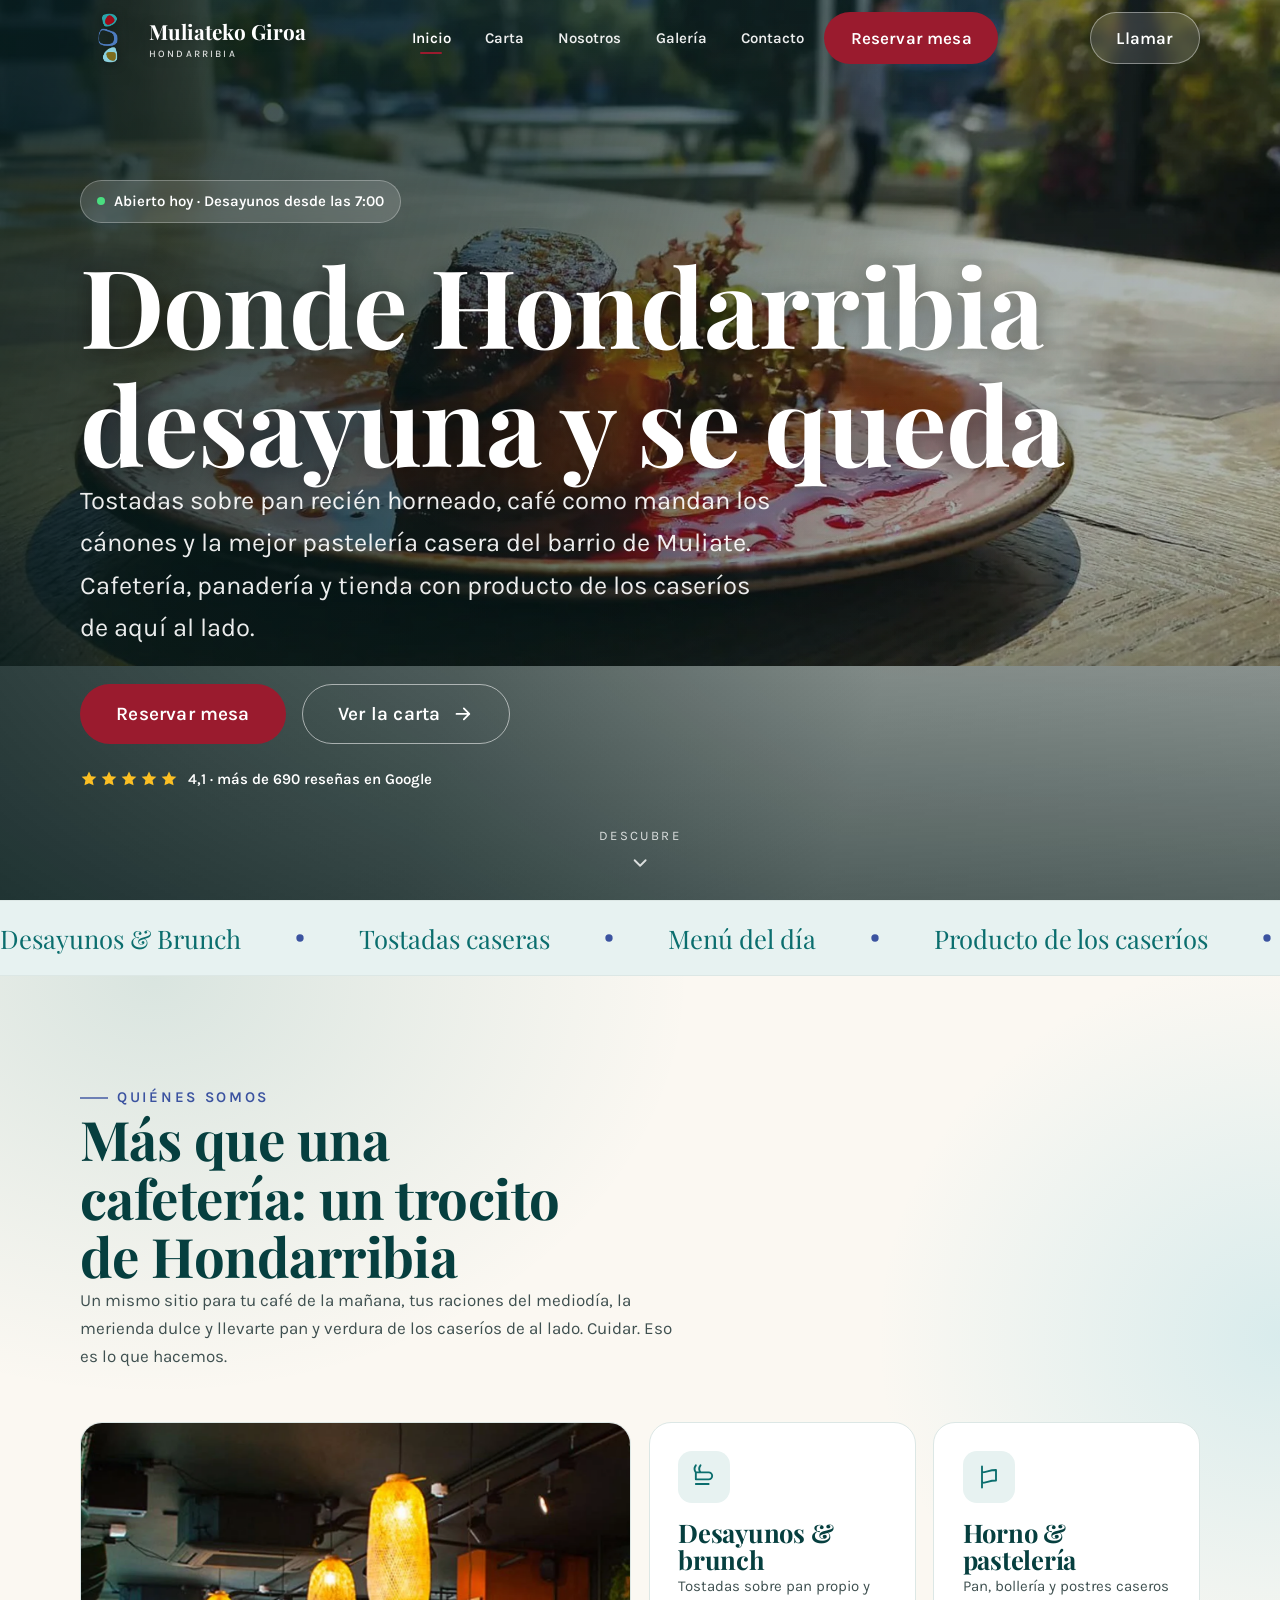
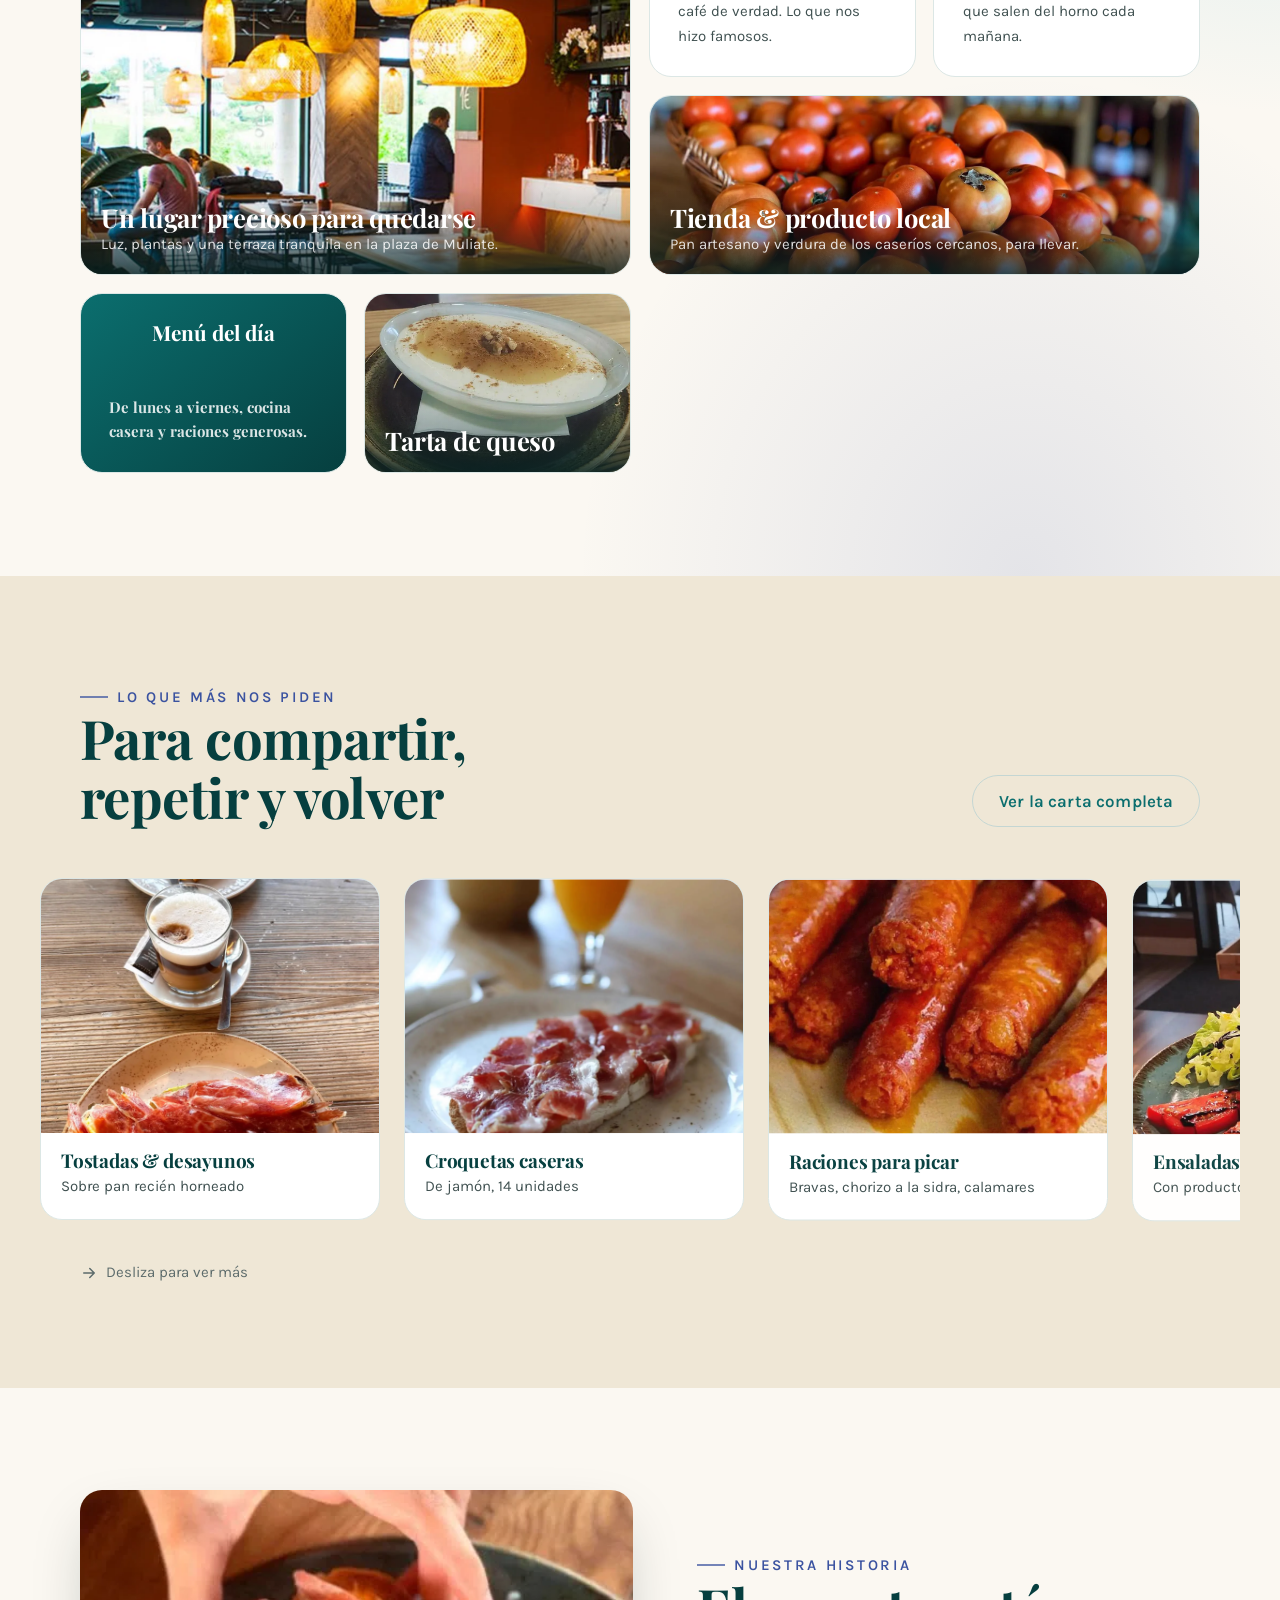
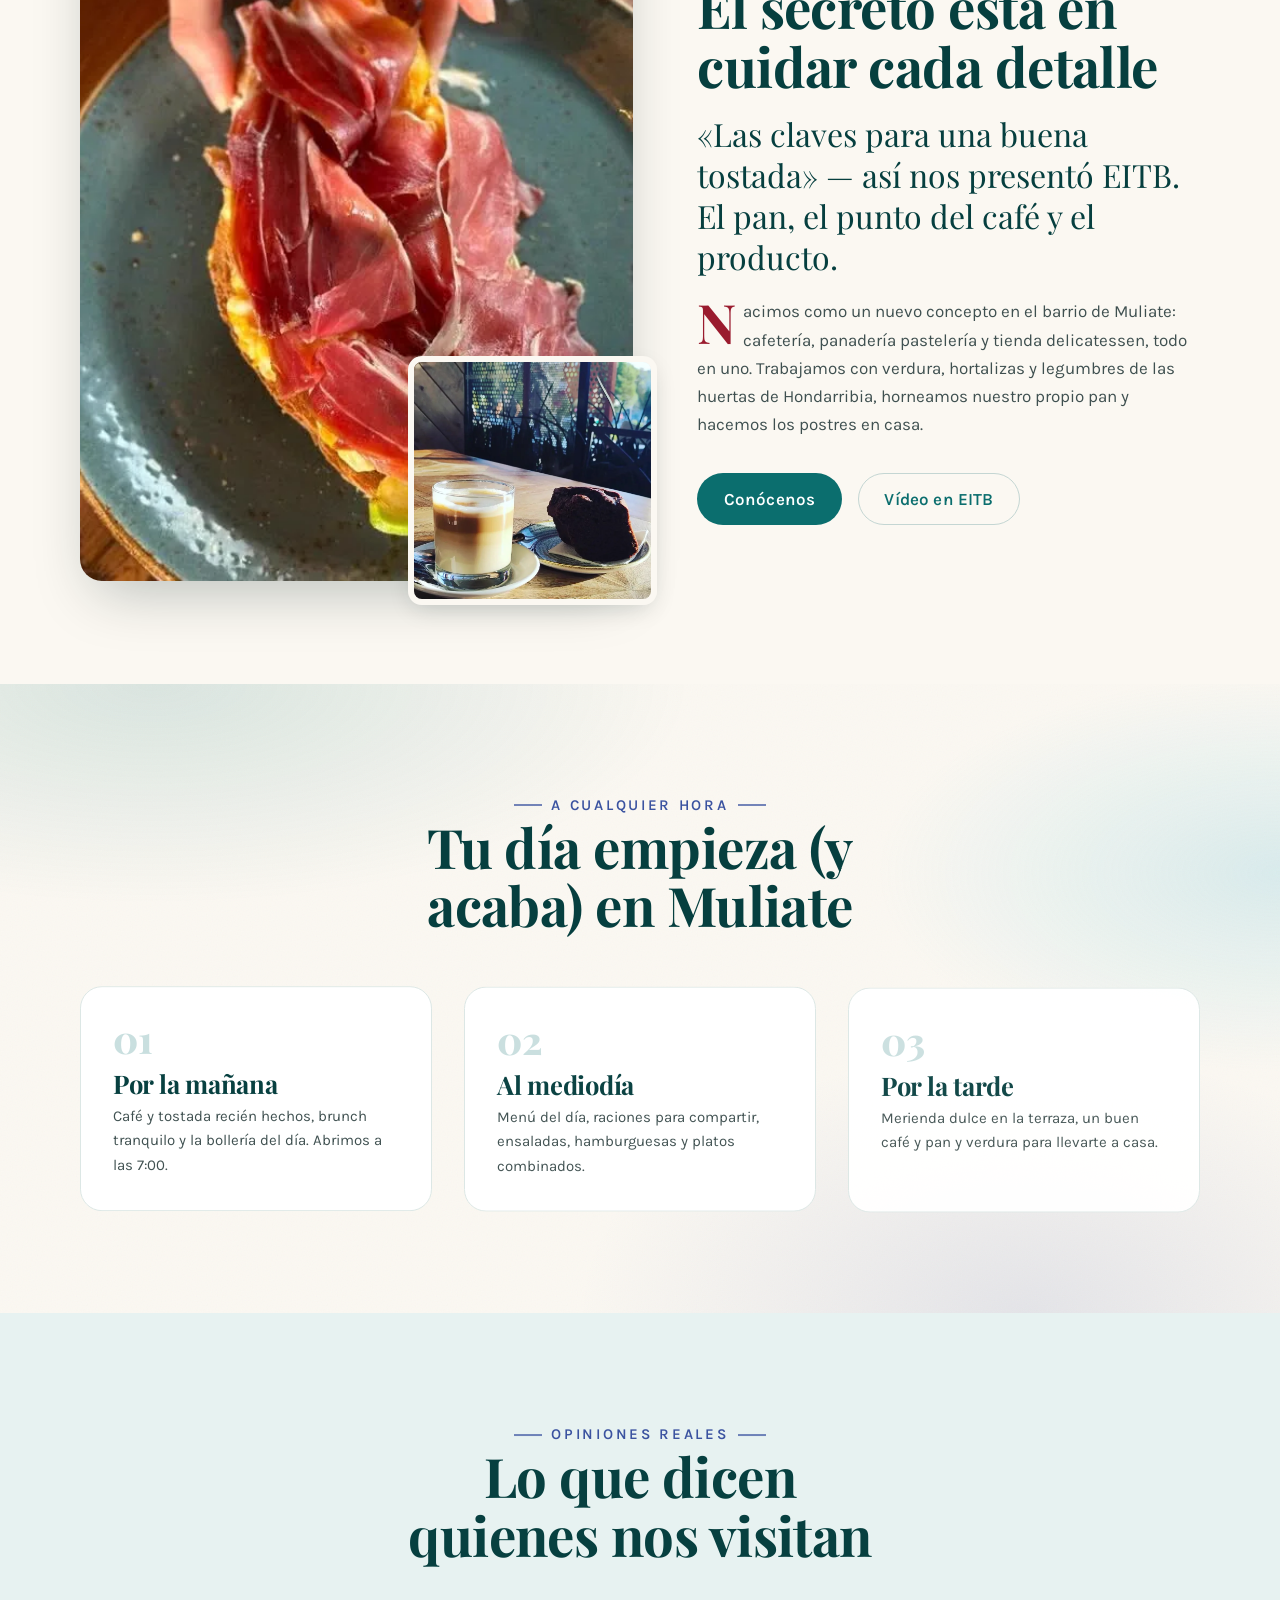
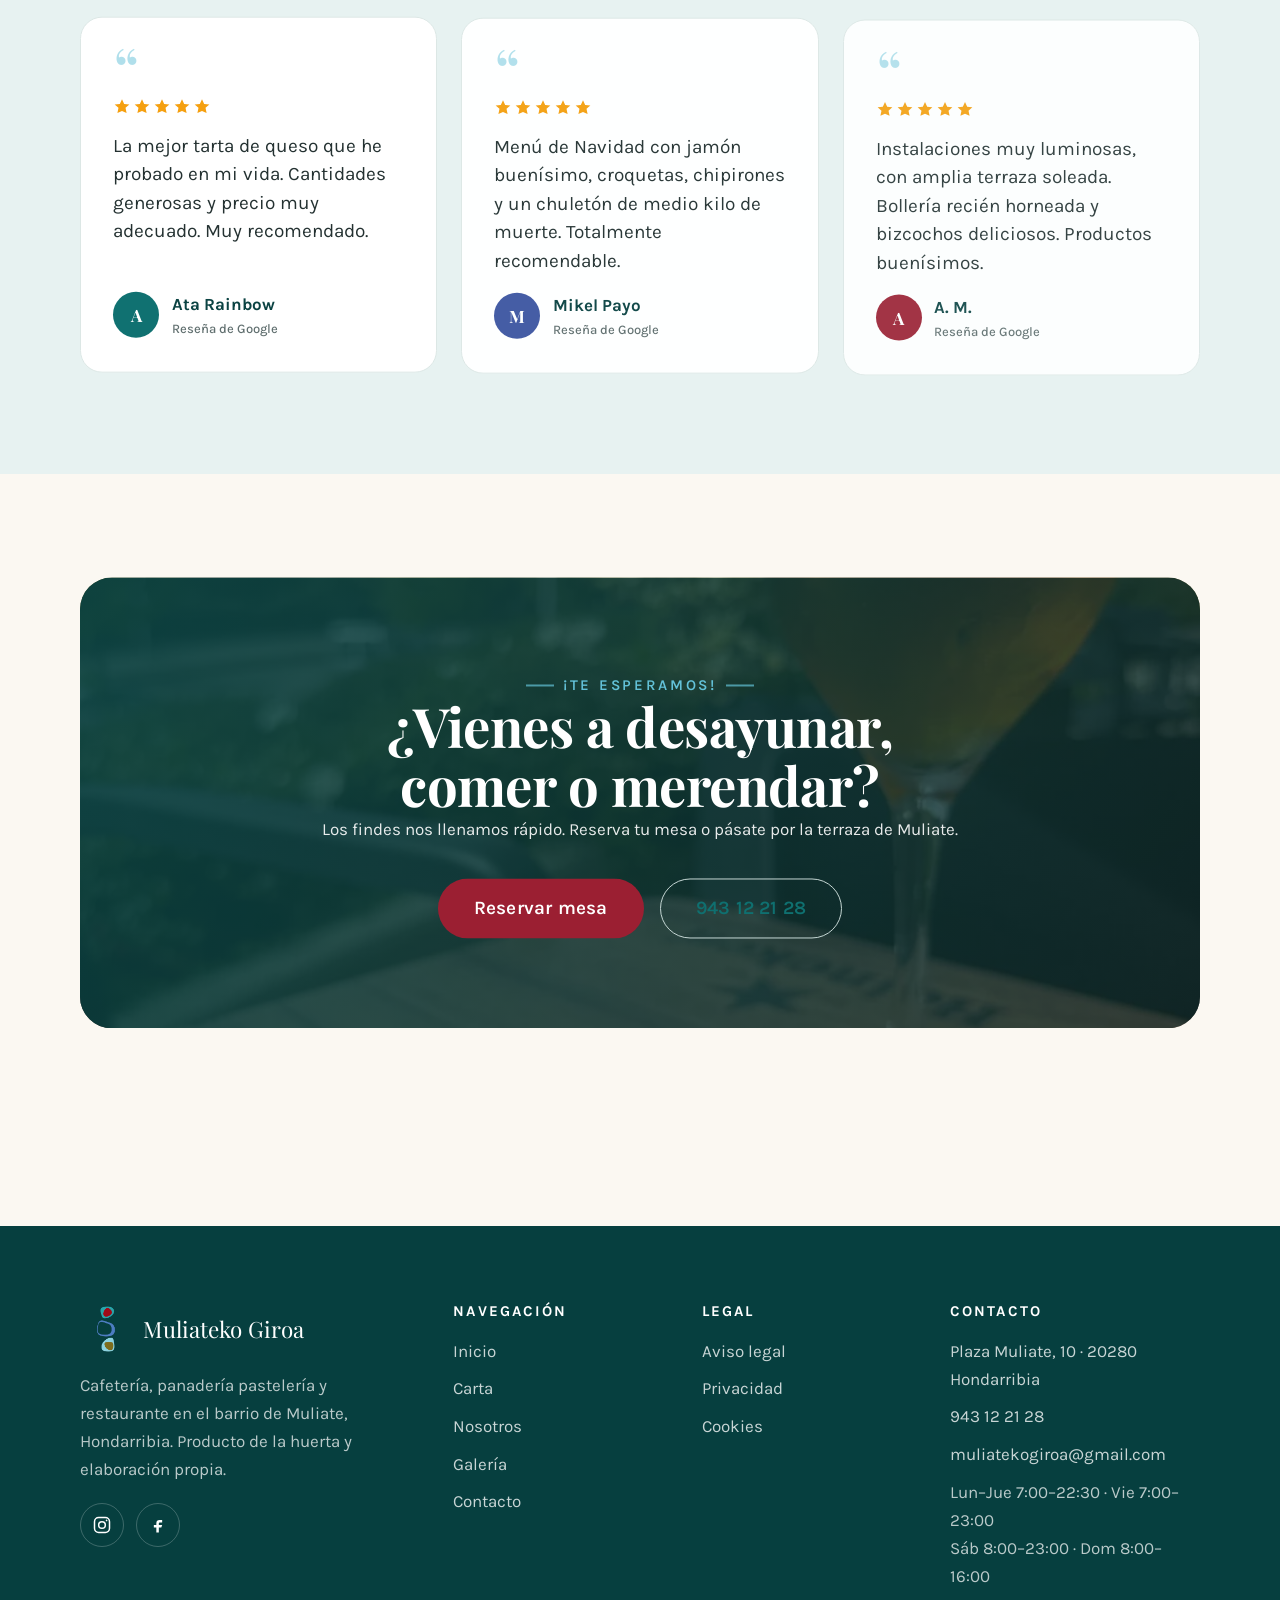
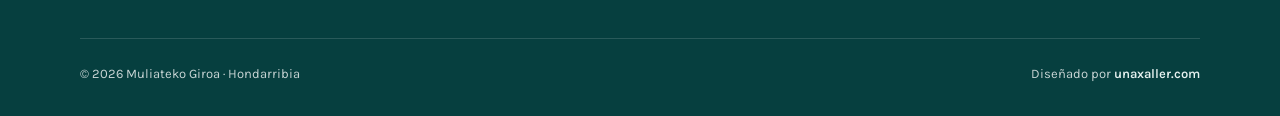
==== commit b06f2c38: "fix(galeria): el lightbox cerrado bloqueaba toda la página .lightbox tiene display:grid en CSS, que " ====
--- a/index.html
+++ b/index.html
@@ -38,10 +38,10 @@
 
   <link rel="preload" href="assets/fonts/playfair-latin.woff2" as="font" type="font/woff2" crossorigin>
   <link rel="preload" href="assets/fonts/karla-latin.woff2" as="font" type="font/woff2" crossorigin>
-  <link rel="stylesheet" href="assets/css/fonts.css?v=4">
-  <link rel="stylesheet" href="assets/css/styles.css?v=4">
-  <link rel="stylesheet" href="assets/css/components.css?v=4">
-  <link rel="stylesheet" href="assets/css/modern.css?v=4">
+  <link rel="stylesheet" href="assets/css/fonts.css?v=5">
+  <link rel="stylesheet" href="assets/css/styles.css?v=5">
+  <link rel="stylesheet" href="assets/css/components.css?v=5">
+  <link rel="stylesheet" href="assets/css/modern.css?v=5">
 
   <script type="application/ld+json">
   {
@@ -354,7 +354,7 @@
 
   <script src="assets/js/vendor/gsap.min.js" defer></script>
   <script src="assets/js/vendor/ScrollTrigger.min.js" defer></script>
-  <script src="assets/js/partials.js?v=4" defer></script>
-  <script src="assets/js/main.js?v=4" defer></script>
+  <script src="assets/js/partials.js?v=5" defer></script>
+  <script src="assets/js/main.js?v=5" defer></script>
 </body>
 </html>
--- a/assets/css/components.css
+++ b/assets/css/components.css
@@ -326,6 +326,9 @@
 
 /* ---------- Lightbox ---------- */
 .lightbox { position: fixed; inset: 0; z-index: var(--z-overlay); display: grid; place-items: center; padding: clamp(1rem,4vw,3rem); background: rgba(8,34,34,.85); backdrop-filter: blur(6px); opacity: 0; transition: opacity .3s var(--ease-out); overscroll-behavior: contain; }
+/* display:grid above would defeat the hidden attribute the JS toggles —
+   without this rule the closed lightbox is an invisible click-eating overlay */
+.lightbox[hidden] { display: none; }
 .lightbox.is-open { opacity: 1; }
 .lightbox img { max-width: 100%; max-height: 86vh; border-radius: var(--r-md); box-shadow: var(--shadow-lg); transform: scale(.96); transition: transform .35s var(--ease-out); }
 .lightbox.is-open img { transform: scale(1); }
